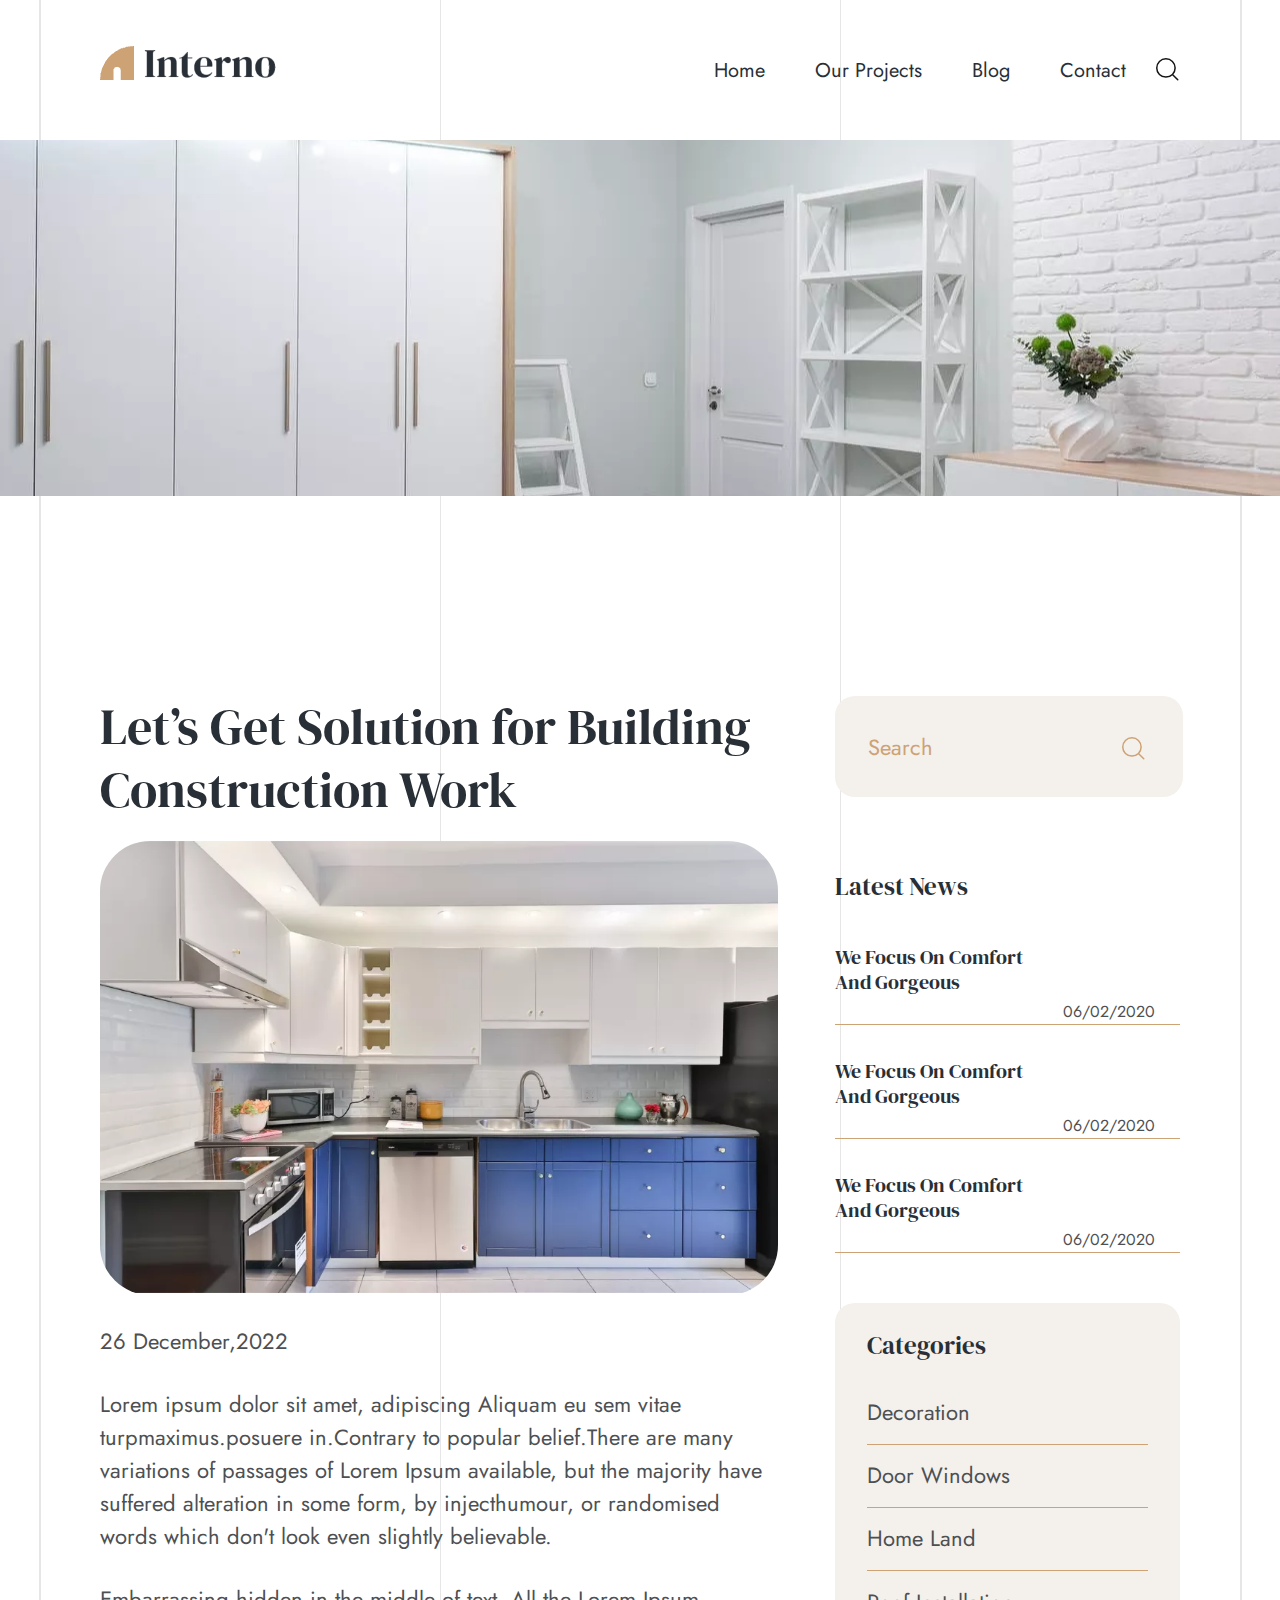
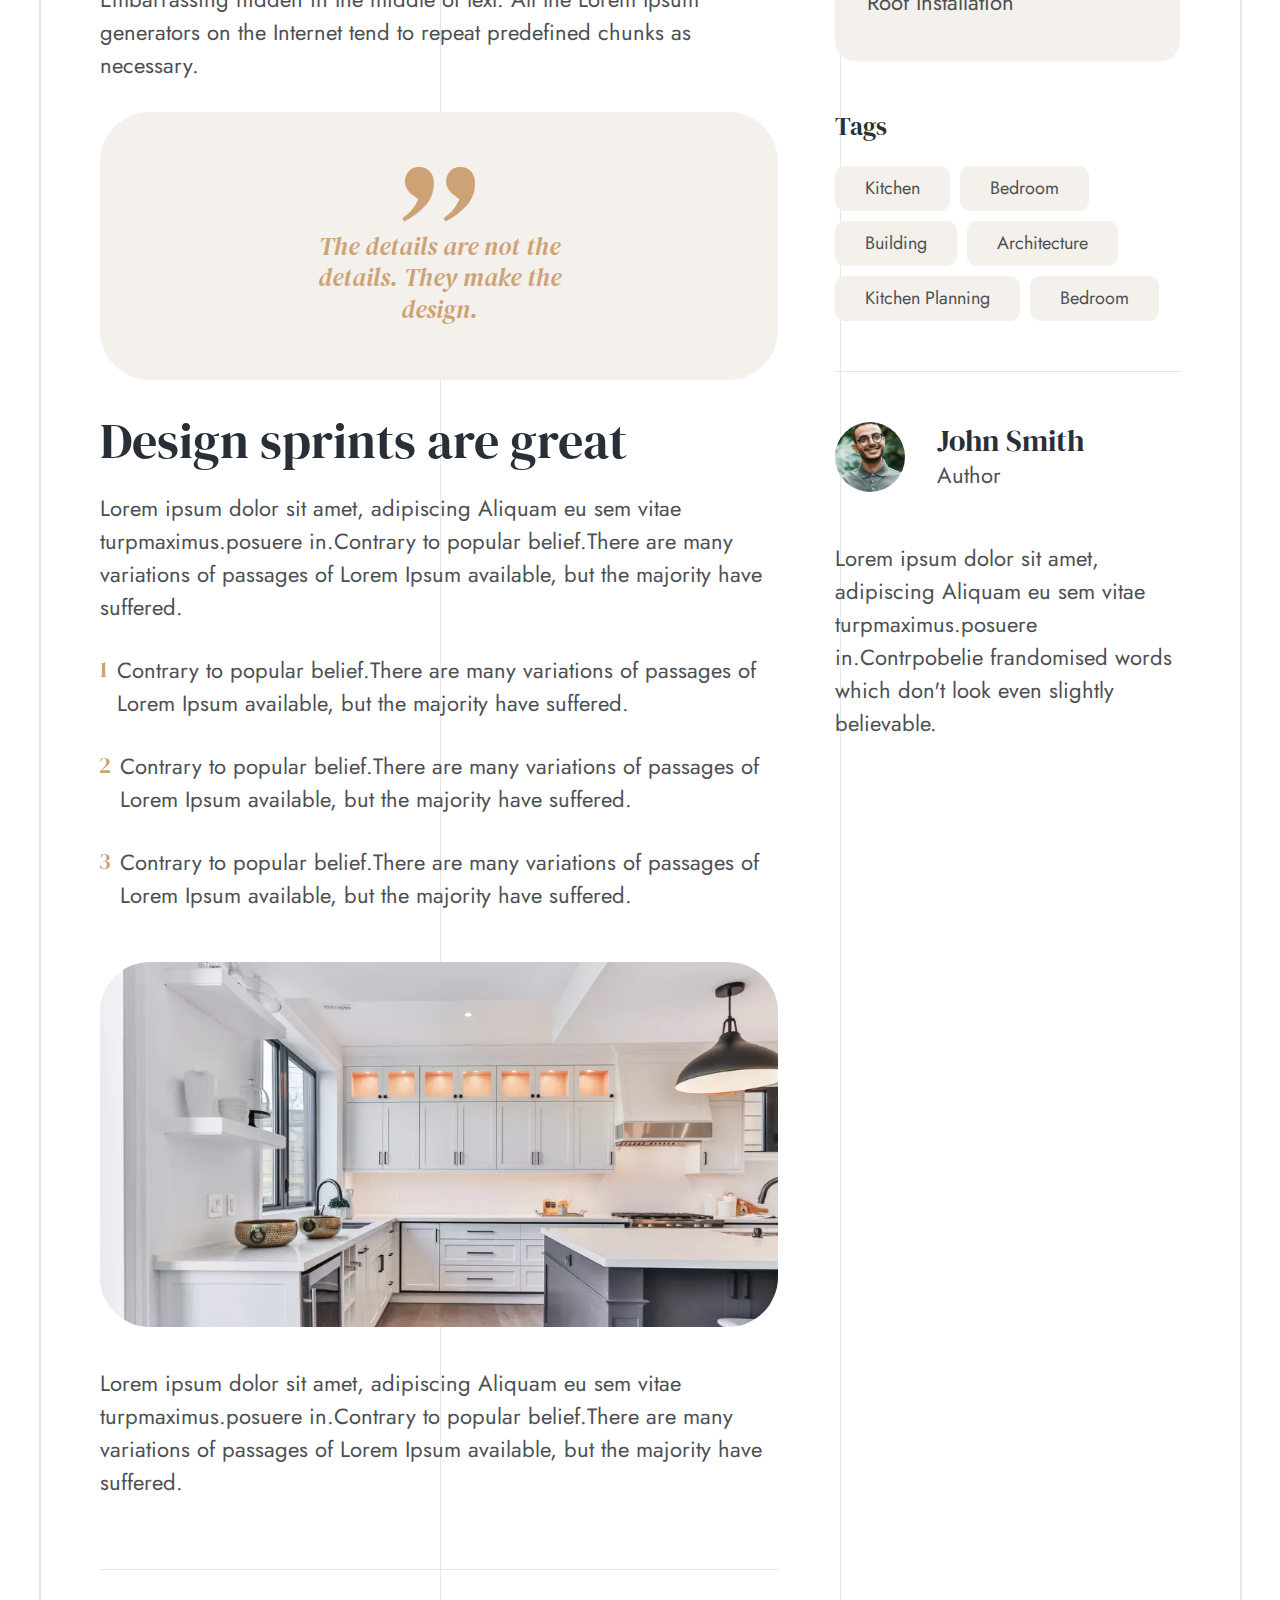
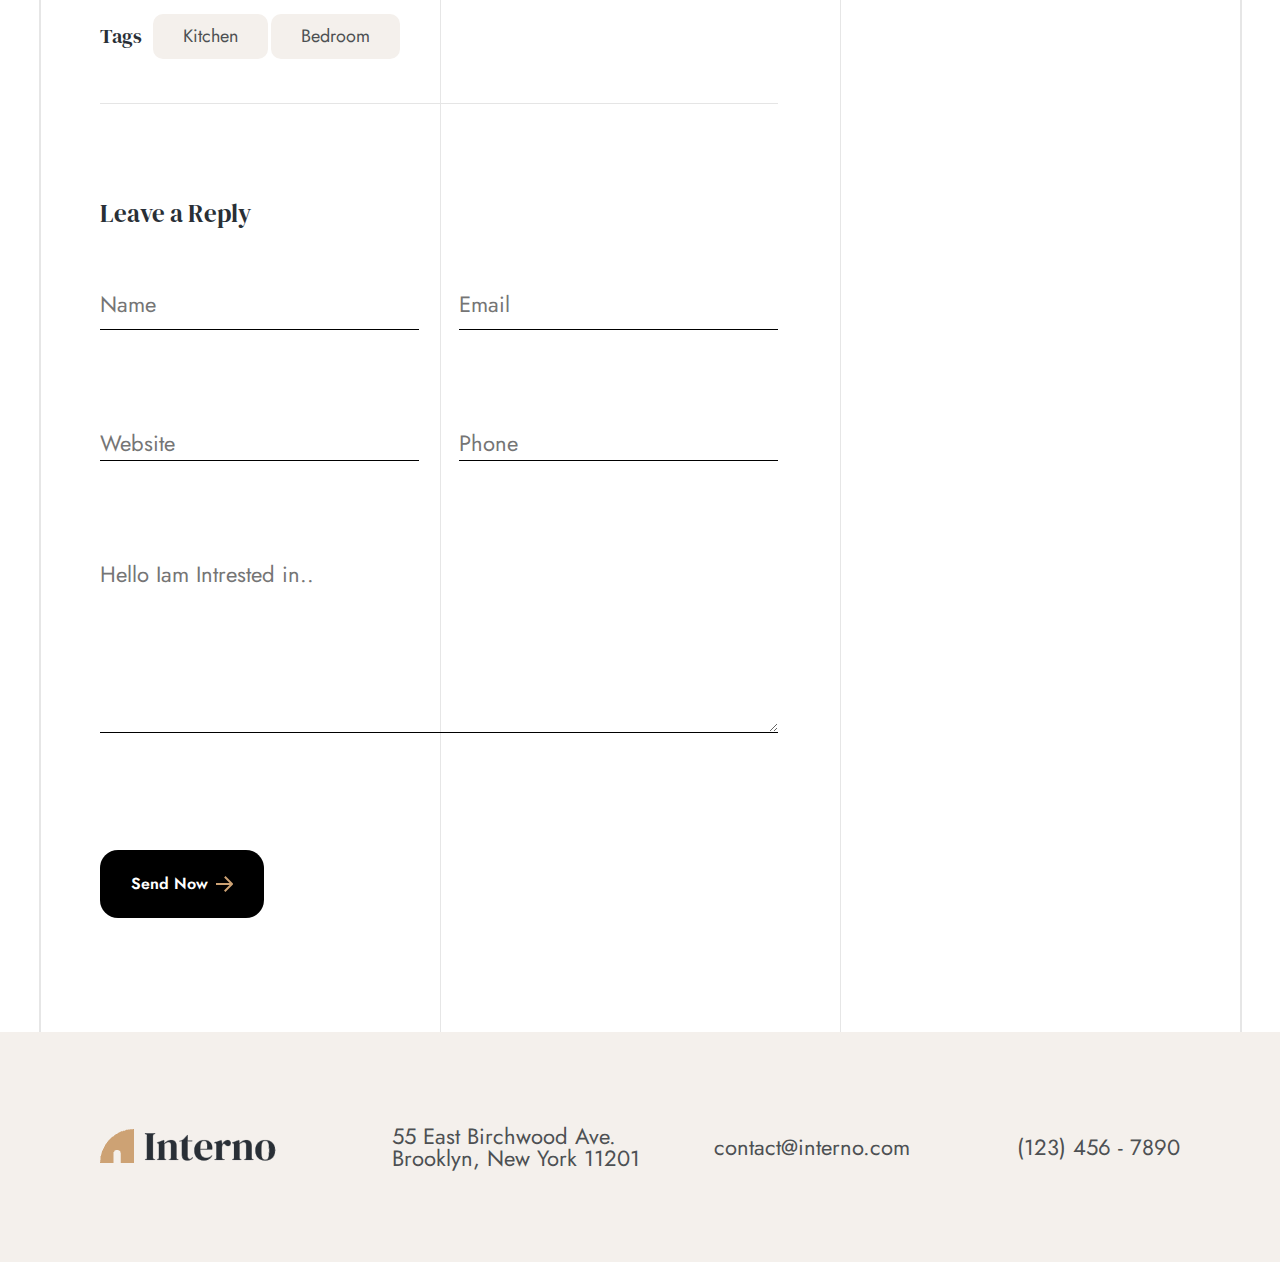
==== blog-details.html @ 5d4ab27d "готовый проект" ====
<!DOCTYPE html><html lang="en"><head><meta charset="UTF-8"><meta name="viewport" content="width=device-width,initial-scale=1"><link rel="stylesheet" href="css/style.min.css"><link rel="preconnect" href="https://fonts.googleapis.com"><link rel="preconnect" href="https://fonts.gstatic.com" crossorigin><link href="https://fonts.googleapis.com/css2?family=DM+Serif+Display:ital@0;1&family=Jost:ital,wght@0,100..900;1,100..900&display=swap" rel="stylesheet"><title>interno</title><script src="js/bottom.min.js" defer="defer"></script><script src="js/forms.min.js" async></script></head><body><!DOCTYPE html><header><div class="container"><nav class="header"><div class="header__logo logo"><a href="blog-details.html" class="logo__link"><img src="img/logo.png" alt="logo" class="logo__img"></a></div><nav class="header__menu"><ul class="header__list list"><li class="list__item homet"><a href="index.html" class="list__link links">Home</a></li><li class="list__item"><a href="project.html" class="list__link links">Our Projects</a></li><li class="list__item"><a href="blog.html" class="list__link links">Blog</a></li><li class="list__item"><a href="contact-Us.html" class="list__link links">Contact</a></li><div class="list__item btn"><button class="btn__buttom"><svg class="btn__search" xmlns="http://www.w3.org/2000/svg" viewBox="0 0 24 24"><path d="M9.93 19.12C4.86 19.12 0.75 15.01 0.75 9.93C0.75 4.86 4.86 0.75 9.93 0.75C15.01 0.75 19.12 4.86 19.12 9.93C19.12 15.01 15.01 19.12 9.93 19.12ZM16.43 16.43L21.74 21.75" stroke="#141414" stroke-width="1.5" stroke-linejoin="round" stroke-linecap="round"/></svg></button></div></ul></nav></nav></div></header><!DOCTYPE html><section class="headdress-page blog-details"></section><!DOCTYPE html><section class="subcontent"><main class="subcontent__wrapper"><div class="subcontent__article"><div class="solution"><h2 class="title-h2">Let’s Get Solution for Building Construction Work</h2></div><div class="img-1"><picture><source srcset="../img/sub-content.webp" type="image/webp"><img src="../img/sub-content.png" alt="img"></picture></div><p class="paragraph subcontent__style-ph">26 December,2022</p><p class="paragraph subcontent__style-ph">Lorem ipsum dolor sit amet, adipiscing Aliquam eu sem vitae turpmaximus.posuere in.Contrary to popular belief.There are many variations of passages of Lorem Ipsum available, but the majority have suffered alteration in some form, by injecthumour, or randomised words which don't look even slightly believable.</p><p class="paragraph subcontent__style-ph">Embarrassing hidden in the middle of text. All the Lorem Ipsum generators on the Internet tend to repeat predefined chunks as necessary.</p><div class="quote"><div class="quote__quotes"><img src="../icons/quotes.svg" alt="svg"></div><div class="quote__feedback"><p class="feedback quote__style-fb">The details are not the details. They make the design.</p></div></div><div class="design"><h2 class="title-h2 design__title">Design sprints are great</h2><p class="paragraph design__style-ph">Lorem ipsum dolor sit amet, adipiscing Aliquam eu sem vitae turpmaximus.posuere in.Contrary to popular belief.There are many variations of passages of Lorem Ipsum available, but the majority have suffered.</p><div class="design__list"><div class="list-ph"><img class="img-style-list" src="../icons/1.svg" alt="svg"><p class="paragraph">Contrary to popular belief.There are many variations of passages of Lorem Ipsum available, but the majority have suffered.</p></div><div class="list-ph"><img class="img-style-list" src="../icons/2.svg" alt="svg"><p class="paragraph">Contrary to popular belief.There are many variations of passages of Lorem Ipsum available, but the majority have suffered.</p></div><div class="list-ph"><img class="img-style-list" src="../icons/3.svg" alt="svg"><p class="paragraph">Contrary to popular belief.There are many variations of passages of Lorem Ipsum available, but the majority have suffered.</p></div></div><div class="img-2"><picture><source srcset="../img/sub-content-2.webp" type="image/webp"><img src="../img/sub-content-2.png" alt="img"></picture></div><p class="paragraph design__end-ph">Lorem ipsum dolor sit amet, adipiscing Aliquam eu sem vitae turpmaximus.posuere in.Contrary to popular belief.There are many variations of passages of Lorem Ipsum available, but the majority have suffered.</p><div class="networks"><div class="networks__btn"><h4 id="tags" class="title-h4">Tags</h4><a href="#" class="tags-sidebar-btn input-text">Kitchen</a> <a href="#" class="tags-sidebar-btn input-text">Bedroom</a></div><div class="networks__social"><svg id="fb" class="social"><use xlink:href="icons/social.svg#icon-fb"></use></svg> <svg id="tvit" class="social"><use xlink:href="icons/social.svg#icon-tvit"></use></svg> <svg id="in" class="social"><use xlink:href="icons/social.svg#icon-in"></use></svg> <svg id="inst" class="social"><use xlink:href="icons/social.svg#icon-inst"></use></svg></div></div><h3 class="title-h3 form-title">Leave a Reply</h3><form id="form-blog" class="contact__form form" action=""><input id="name" class="form__name inp-sty paragraph" type="text" placeholder="Name"> <input id="url" class="form__website inp-sty paragraph" type="url" placeholder="Website"> <input id="email" class="form__email inp-sty paragraph" type="email" placeholder="Email"> <input id="tel" class="form__tel inp-sty paragraph" type="tel" placeholder="Phone"> <textarea id="textarea" class="paragraph" name="comment" placeholder="Hello Iam Intrested in.."></textarea> <button id="btn-blog" class="button"><p class="button__text">Send Now</p><img src="icons/arrow-btn.svg" alt="img"></button></form></div></div><div class="subcontent__sidebar"><div id="overlay" class="overlay"><div class="cotainer-input"><input class="paragraph" id="sidebar-search" type="text" placeholder="Search"> <button id="btn-search-sidebar" class="btn__buttom"><svg class="btn__search" xmlns="http://www.w3.org/2000/svg" viewBox="0 0 24 24"><path d="M9.93 19.12C4.86 19.12 0.75 15.01 0.75 9.93C0.75 4.86 4.86 0.75 9.93 0.75C15.01 0.75 19.12 4.86 19.12 9.93C19.12 15.01 15.01 19.12 9.93 19.12ZM16.43 16.43L21.74 21.75" stroke="#cda274" stroke-width="1.5" stroke-linejoin="round" stroke-linecap="round"/></svg></button></div></div><div class="latest-news"><h3 id="title-news" class="title-h3">Latest News</h3><div class="latest-news__cont"><h3 class="title-h4 latest-news__title">We Focus On Comfort And Gorgeous</h3><p class="message latest-news__date">06/02/2020</p></div><div class="latest-news__cont"><h3 class="title-h4 latest-news__title">We Focus On Comfort And Gorgeous</h3><p class="message latest-news__date">06/02/2020</p></div><div class="latest-news__cont"><h3 class="title-h4 latest-news__title">We Focus On Comfort And Gorgeous</h3><p class="message latest-news__date">06/02/2020</p></div></div><div class="сategories"><h3 class="title-h3 сategories__title">Categories</h3><div class="сategories__wraper"><a href="#" class="сategories__paragraph paragraph">Decoration </a><a href="#" class="сategories__paragraph paragraph">Door Windows </a><a href="#" class="сategories__paragraph paragraph">Home Land </a><a href="#" class="сategories__paragraph paragraph">Roof Installation</a></div></div><div class="tags-sidebar"><h3 class="title-h3 tags-sidebar__title">Tags</h3><div class="tags-sidebar__wraper"><a href="page404.html" class="tags-sidebar-btn input-text">Kitchen</a> <a href="page404.html" class="tags-sidebar-btn input-text">Bedroom</a> <a href="page404.html" class="tags-sidebar-btn input-text">Building</a> <a href="page404.html" class="tags-sidebar-btn input-text">Architecture</a> <a href="page404.html" class="tags-sidebar-btn input-text">Kitchen Planning</a> <a href="page404.html" class="tags-sidebar-btn input-text">Bedroom</a></div></div><div class="author"><div class="author__wrapper-img"></div><div class="autor__wrapper-text"><h3 class="title-h3 author__title">John Smith</h3><p class="paragraph">Author</p></div></div><div class="article-autor"><p class="paragraph">Lorem ipsum dolor sit amet, adipiscing Aliquam eu sem vitae turpmaximus.posuere in.Contrpobelie frandomised words which don't look even slightly believable.</p></div></div></main></section><!DOCTYPE html><footer><div class="details"><div class="details__logo logo"><a href="#" class="logo__link"><img src="img/logo.png" alt="logo" class="logo__img"></a></div><div class="details__contacts footer-contact"><p class="footer-contact__data">55 East Birchwood Ave.<br>Brooklyn, New York 11201</p><a href="mailto:example@example.com" class="footer-contact__data modification">contact@interno.com</a> <a href="tel:+1234567890" class="footer-contact__data modification">(123) 456 - 7890</a></div></div></footer><!DOCTYPE html><section class="modal hidden"><div class="search-wrapper container"><div class="inner-container"><div class="overlay"><input id="color" class="overlay__input" type="text" placeholder="Search"></div><button class="arrow"><svg class="arrow__svg" width="52" height="52" viewBox="0 0 52 52" fill="none" xmlns="http://www.w3.org/2000/svg"><circle id="circle" class="arrow__circle" cx="26" cy="26" r="25.5" stroke="#000000" stroke-width="1"/><path class="arrow__path" d="M23.05 32L29 25.31L23.05 18.62" stroke="#000000" stroke-width="3" stroke-linejoin="round" stroke-linecap="round"/></svg></button> <button class="close"><svg id="cross" width=" 22" height="22" viewBox="0 0 22 22" fill="none" xmlns="http://www.w3.org/2000/svg"><path id="cross-svg" d="M22.04 1.4L20.64 0L11.02 9.59L1.4 0L0 1.4L9.61 10.99L0 20.59L1.4 22L11.02 12.4L20.64 21.99L22.04 20.59L12.43 10.99L22.04 1.4Z" stroke="#000000"/></svg></button></div></div></section><script src="js/header.min.js"></script><script src="js/modal.min.js"></script><script src="js/lazyLoad.min.js"></script><script src="js/social.min.js"></script><script src="js/footer.min.js"></script></body></html>
---- css/style.min.css ----
@charset "UTF-8";html{line-height:1.5;-webkit-text-size-adjust:100%}body{margin:0}main{display:block}h1,h2,h3,h4,h5,h6{margin:0;font-weight:inherit;font-size:inherit}hr{box-sizing:content-box;height:1px;overflow:visible;background-color:inherit;border:none}a{background-color:transparent;color:inherit;text-decoration:none;transition:color .3s,-webkit-text-decoration .3s;transition:color .3s,text-decoration .3s;transition:color .3s,text-decoration .3s,-webkit-text-decoration .3s}a:hover{text-decoration:underline}abbr[title]{border-bottom:none;-webkit-text-decoration:underline dotted;text-decoration:underline dotted}b,strong{font-weight:inherit}code,kbd,samp{font-size:inherit;background-color:rgba(0,0,0,.05);padding:2px;border-radius:4px}small{font-size:smaller}sub,sup{font-size:smaller;line-height:0;position:relative;vertical-align:baseline}sub{bottom:-.25em}sup{top:-.5em}img{border-style:none;max-width:100%;height:auto}button,input,optgroup,select,textarea{margin:0;padding:.5em 1em;border-radius:4px;border:1px solid inherit}button{cursor:pointer;background-color:inherit;color:inherit;border:none}fieldset{padding:1em;border:1px solid inherit;border-radius:4px}legend{padding:0 10px}progress{vertical-align:baseline}textarea{overflow:auto}[type=checkbox],[type=radio]{box-sizing:border-box;padding:0}[type=number]::-webkit-inner-spin-button,[type=number]::-webkit-outer-spin-button{height:auto}[type=search]{-webkit-appearance:textfield;outline-offset:-2px}[type=search]::-webkit-search-decoration{-webkit-appearance:none}::-webkit-file-upload-button{-webkit-appearance:button;font:inherit}details{display:block}summary{display:list-item;cursor:pointer}template{display:none}[hidden]{display:none}html{font-size:62.5%;height:100%;font-family:Arial,sans-serif}body{line-height:1;display:flex;flex-direction:column;min-height:100vh}*,::after,::before{margin:0;padding:0;box-sizing:border-box}ol,ul{list-style:none;padding-left:1.5em}a{color:inherit;text-decoration:none;transition:color .3s,-webkit-text-decoration 0s;transition:color .3s,text-decoration 0s;transition:color .3s,text-decoration 0s,-webkit-text-decoration 0s}a:hover{text-decoration:none}h1,h2,h3,h4,h5,h6{margin:0;font-weight:400}img{max-width:100%;height:auto}button,input,select,textarea{font-family:inherit;font-size:inherit;line-height:inherit;margin:0;padding:0;border:1px solid #ccc;border-radius:4px;box-shadow:none}button{cursor:pointer}blockquote,q{quotes:none}blockquote:after,blockquote:before,q:after,q:before{content:""}table{width:100%;border-collapse:collapse;border-spacing:0;border:1px solid #ccc}table td,table th{padding:8px;text-align:left}@font-face{font-family:"DM Serif Display";src:local("DM Serif Display");src:url(/fonts/DMSerifDisplay-Regular.ttf) format("truetype"),url(/fonts/DMSerifDisplay-Regular.woff) format("woff"),url(/fonts/DMSerifDisplay-Regular.woff2) format("woff2")}@font-face{font-family:"DM Serif Display italic";src:local("DM Serif Display");src:url(/fonts/DMSerifDisplay-Italic.ttf) format("truetype"),url(/fonts/DMSerifDisplay-Italic.woff) format("woff"),url(/fonts/DMSerifDisplay-Italic.woff2) format("woff2")}@font-face{font-family:Jost;src:local("Jost");src:url(/fonts/Jost-Italic-VariableFont_wght.ttf) format("truetype"),url(/fonts/Jost-Italic-VariableFont_wght.woff) format("woff"),url(/fonts/Jost-Italic-VariableFont_wght.woff2) format("woff2")}@font-face{font-family:Jost;src:local("Jost");src:url(/fonts/Jost-VariableFont_wght.ttf) format("truetype"),url(/fonts/Jost-VariableFont_wght.woff) format("woff"),url(/fonts/Jost-VariableFont_wght.woff2) format("woff2")}body{background-image:url(../icons/line.svg);background-repeat-x:no-repeat;background-position:center;overflow-y:scroll}.container{width:100%;display:grid;grid-template-columns:minmax(10rem,1fr) repeat(3,minmax(10rem,40rem)) minmax(10rem,1fr)}.btn-mod,.button{display:inline-block;height:-moz-max-content;height:max-content;width:-moz-max-content;width:max-content;padding:2.6rem 3.1rem;background-color:#000;border-radius:1.8rem;border:none;cursor:pointer;transition:background-color .3s ease;display:flex;align-items:center;gap:.8rem}.btn-mod__text,.button__text{color:#fff;font-family:Jost;font-size:1.6rem;font-weight:600;text-align:center}.arrow-slider{background:0 0;border:none;cursor:pointer;width:52px;height:52px}.tags-sidebar-btn{background-color:#f4f0ec;width:-moz-max-content;width:max-content;border-radius:1rem;padding:.9rem 3rem .9rem 3rem;cursor:pointer}.tags-sidebar-btn:hover{transition:.5s;color:#ccc;background-color:#292f36}.lazy{opacity:0;transform:translateY(10rem);transition:opacity 1s,transform 1s}.lazy.visible{opacity:1;transform:translateY(0)}.title-h1{color:#292f36;font-family:"DM Serif Display";font-weight:400;line-height:125%;font-size:8.5rem;letter-spacing:-.3rem;font-style:normal}.title-h2{color:#292f36;font-family:"DM Serif Display";font-weight:400;line-height:125%;font-size:5rem;font-style:normal}.title-h3{color:#292f36;font-family:"DM Serif Display";font-weight:400;line-height:125%;font-size:2.5rem;font-style:normal}.title-h4{color:#292f36;font-family:"DM Serif Display";font-weight:400;line-height:125%;font-size:2rem;font-style:normal}.paragraph{color:#4d5053;font-family:Jost;font-weight:400;line-height:150%;font-size:2.2rem}.paragraph_name{font-size:2.5rem}.feedback{color:#292f36;font-family:"DM Serif Display";font-weight:400;line-height:125%;font-size:3.5rem}.message{color:#4d5053;font-family:Jost;font-weight:400;line-height:150%;font-size:1.6rem}.message-2{color:#4d5053;font-family:Jost;font-weight:400;line-height:150%;font-size:2rem}.error404{color:#292f36;font-family:"DM Serif Display";font-weight:400;line-height:125%;font-size:25rem;color:#cda274}.input-text{color:#4d5053;font-family:Jost;font-weight:400;line-height:150%;font-size:1.8rem}.input-text_mod{color:#fff}.input-text_mod2{color:#292f36}.header{grid-column:2/5;display:grid;width:100%;height:14rem;grid-template-columns:repeat(2,1fr);align-items:center}.header__logo{transform:translateY(-.6rem)}.header__menu{width:100%;display:grid;justify-items:end;grid-template-columns:repeat(1,1fr)}.logo{display:grid;width:1fr;align-items:center;justify-items:start}.list{display:grid;grid-template-columns:repeat(5,max-content)}.list:last-child{justify-items:end}.list__item{list-style-type:none;margin-right:5rem}.list__item:nth-child(4){margin-right:3rem}.list__item:last-child{margin-right:0}.list__link{display:inline-block;transition:all .2s ease;color:#292f36;font-family:Jost;font-size:2rem;font-weight:400;line-height:125%}.btn__buttom{background:0 0;border:none;display:flex;transition:all .2s ease}.btn__search{cursor:pointer;width:2.4rem;height:2.4rem;fill:none}.homet{text-align:center}.hero{width:100%;display:grid;grid-template-columns:minmax(10rem,1fr) repeat(3,minmax(10rem,40rem)) minmax(10rem,1fr);display:grid;width:100%;height:80vh;background-image:-webkit-image-set(url('../img/banner-1.webp') type('image/webp'), url('../img/banner-1.png') type('image/png'));background-image:image-set(url('../img/banner-1.webp') type('image/webp'), url('../img/banner-1.png') type('image/png'));background-size:cover;background-position:50% 55%;border-radius:0 0 0 15rem}.hero__container{grid-column:2/5;display:grid;width:100%;align-items:center}.hero__text{grid-column:1/4;display:grid;grid-template-columns:repeat(1,1fr);grid-template-rows:repeat(2,max-content);grid-gap:2rem}.hero__title{justify-items:start;grid-row:1/2}.hero__paragraph{justify-items:start;grid-row:2/3}#about-mod{padding-top:19.8rem;padding-bottom:19.8rem}.about{grid-column:2/5;display:grid;width:100%;grid-template-columns:38% 53%;align-items:center;justify-content:space-between}.about__text{max-width:47.2rem;grid-column:1/2;display:grid;grid-template-rows:repeat(4,max-content);grid-gap:3.8rem}.about__img{grid-column:2/3;height:70rem;width:100%;background-image:-webkit-image-set(url('../img/image-1.webp') type('image/webp'), url('../img/image-1.png') type('image/png'));background-image:image-set(url('../img/image-1.webp') type('image/webp'), url('../img/image-1.png') type('image/png'));background-position:68% 63%;border-radius:0 30rem 0 15rem}.phone{display:flex;align-items:center}#phone{margin-right:1.5rem;cursor:pointer}#num{margin-bottom:1rem;color:#4d5053;font-family:Jost;font-size:2.4rem;font-weight:700}#txt{color:#4d5053;font-family:Jost;font-size:2.2rem;font-weight:400}.swiper-style{grid-column:2/5;width:100%;max-width:120rem;height:68rem;border-radius:7rem;background-color:#f4f0ec}.slyde-style{text-align:center;padding:8.8rem 22.3rem 18.3rem 22.3rem}.slid-title{margin-bottom:9rem}.slid-feedback{margin-bottom:3.4rem;font-style:italic}.swiper-button-next::after,.swiper-button-prev::after{content:""}#prev{position:relative;top:-40%;left:8%;background:0 0;color:inherit;border:none;position:relative;background:0 0;border:none;cursor:pointer;width:52px;height:52px}#next{position:relative;top:-44%;left:88%;background:0 0;color:inherit;border:none;position:relative;background:0 0;border:none;cursor:pointer;width:52px;height:52px}.client{width:100%;display:grid;grid-template-columns:minmax(10rem,1fr) repeat(3,minmax(10rem,40rem)) minmax(10rem,1fr);height:45.8rem}.client__wrapper{grid-column:2/5;display:grid;grid-template-columns:repeat(auto-fill,minmax(5,1fr));justify-items:center;align-self:center}.svg-client{width:15rem}.logo-1{grid-column:1/2}.logo-2{grid-column:2/3}.logo-3{grid-column:3/4}.logo-4{grid-column:4/5}.logo-5{grid-column:5/6}.statistics{width:100%;display:grid;grid-template-columns:minmax(10rem,1fr) repeat(3,minmax(10rem,40rem)) minmax(10rem,1fr);background-color:#f4f0ec;height:45.7rem}.statistics__wrapper{grid-column:2/5;display:grid;width:100%;grid-template-columns:repeat(4,25%);align-items:center}.stat-card{text-align:center;border-right:.1rem solid #cda274;height:-moz-max-content;height:max-content}.stat-card:last-child{border-right:none}.stat-card-1{grid-column:1/2}.stat-card-2{grid-column:2/3}.stat-card-3{grid-column:3/4}.stat-card-4{grid-column:4/5}.title-h1-mod{color:#cda274}.card{height:55rem;border:.1rem solid #ccc;border-radius:6.2rem;display:grid;grid-template-columns:5.7% repeat(20,4.4%) 5.7%;grid-template-rows:4.75% repeat(37,1.3rem) 4.75%}.card__img{grid-column:2/22;grid-row:2/24;border-radius:4.1rem 4.1rem 0 0;border:.1rem solid #ccc}.card__text{grid-column:2/19;grid-row:26/31}.card__bottom{grid-column:18/22;grid-row:34/38;justify-self:end}.card__message{grid-column:2/16;grid-row:34/38;align-self:center}.card__img-message{display:flex;justify-content:center;align-items:center;width:-moz-max-content;width:max-content;height:4.1rem;border-radius:.8rem .8rem .8rem 0;padding:0 1.1rem 0 1.1rem;background-color:#fff;position:relative;top:21.8rem;left:2rem}.page{width:100%;display:grid;grid-template-columns:minmax(10rem,1fr) repeat(3,minmax(10rem,40rem)) minmax(10rem,1fr);padding-top:17.8rem;padding-bottom:17.8rem}.page__wrapper{grid-column:2/5;display:grid;width:100%;grid-template-rows:repeat(2,max-content);grid-template-columns:repeat(3,1fr)}.page__title{grid-column:1/5;grid-row:1/2;text-align:center;padding:0 16.2% 0 16.2%}.page__title-style{margin-bottom:1.2rem}.page__paragraph{margin-bottom:5.2rem}.page__cards{width:100%;grid-column:1/5;grid-row:2/3;display:grid;grid-template-columns:repeat(3,32%);grid-gap:2.4rem}.buttom-grey circle{fill:#f4f0ec}#card-1{grid-column:1/2;background-color:#fff}#card-2{grid-column:2/3;background-color:#f4f0ec}#card-3{grid-column:3/4}#card-1-img{background-image:-webkit-image-set(url('../img/card-1.webp') type('image/webp'), url('../img/card-1.png') type('image/png'));background-image:image-set(url('../img/card-1.webp') type('image/webp'), url('../img/card-1.png') type('image/png'));background-position-x:-17rem;background-position-y:-5rem;background-position-x:-17rem;background-position-y:-5rem}#card-2-img{background-image:-webkit-image-set(url('../img/card-2.webp') type('image/webp'), url('../img/card-2.png') type('image/png'));background-image:image-set(url('../img/card-2.webp') type('image/webp'), url('../img/card-2.png') type('image/png'));background-position-x:-17rem;background-position-y:-5rem}#card-3-img{background-image:-webkit-image-set(url('../img/card-3.webp') type('image/webp'), url('../img/card-3.png') type('image/png'));background-image:image-set(url('../img/card-3.webp') type('image/webp'), url('../img/card-3.png') type('image/png'));background-position-x:-17rem;background-position-y:-5rem}.news{width:100%;display:grid;grid-template-columns:minmax(10rem,1fr) repeat(3,minmax(10rem,40rem)) minmax(10rem,1fr);padding-bottom:21.2rem}.subscribe{grid-column:2/5;background-color:#292f36;height:-moz-min-content;height:min-content;padding:8rem 0 8rem 0;border-radius:7rem;text-align:center}.subscribe__title{color:#fff;margin-bottom:1.1rem}.subscribe__paragraph{color:#fff;margin-bottom:3.2rem}.subscribe__box{margin:0 auto;width:33%;height:7.5rem;display:flex}.box-input{width:60%;height:100%;border-radius:1.2rem 0 0 1.2rem;padding:1rem;border:none}.box-input:focus{outline:0}.box-btn{background-color:#cda274;color:#fff;width:40%;height:100%;border-radius:0 1.2rem 1.2rem 0;border:none}.contact{width:100%;display:grid;grid-template-columns:minmax(10rem,1fr) repeat(3,minmax(10rem,40rem)) minmax(10rem,1fr);padding-bottom:15.6rem}.contact__container{grid-column:2/5;display:grid;width:100%;grid-template-columns:minmax(20rem,1fr) repeat(2,1fr) minmax(20rem,1fr)}.contact__title{grid-column:2/4;text-align:center;margin-bottom:2.2rem}.contact__form{grid-column:2/4}.form{display:grid;grid-template-columns:repeat(2,1fr);grid-gap:4rem}.form__name{grid-column:1/2;grid-row:1/2}.form__website{grid-column:1/2;grid-row:2/3}.form__email{grid-column:2/3;grid-row:1/2}.form__tel{grid-column:2/3;grid-row:2/3}.form__btn-container{margin:0 auto;grid-column:1/3}.form__name{height:5rem}.form__email{height:5rem}#textarea{margin-bottom:7.7rem;background-color:rgba(255,255,255,0);grid-column:1/3;border:none;border-radius:0;border-bottom:.2px solid #000;outline:0;height:17.5rem;width:100%}.inp-sty{background-color:rgba(255,255,255,0);border:none;margin-bottom:5.7rem;border-radius:0;border-bottom:.2px solid #000;outline:0;width:100%}footer{width:100%;display:grid;grid-template-columns:minmax(10rem,1fr) repeat(3,minmax(10rem,40rem)) minmax(10rem,1fr);height:23rem;align-items:center;background-color:#f4f0ec}.details{grid-column:2/5;display:grid;width:100%;grid-template-columns:repeat(4,1fr);grid-template-rows:repeat(1,min-content)}.details__contacts{grid-column:2/5;display:grid;width:100%;grid-template-columns:repeat(3,1fr)}.footer-contact{justify-items:end;align-items:center}.footer-contact__data{color:#4d5053;font-family:Jost;font-size:22px;font-weight:400;text-decoration:none}.modal{position:fixed;top:0;width:100%;height:100vh;z-index:9999;background-color:rgba(0,0,0,.502)}.hidden{display:none}.search-wrapper{height:14rem;background-color:#fff}.overlay{padding:0 4rem 0 0}.inner-container{grid-column:2/5;display:grid;width:100%;display:grid;grid-template-columns:1fr repeat(2,minmax(min-content,max-content));align-items:center}.overlay{padding:0 4rem 0 0}.overlay__input{grid-column:1/2;width:100%;padding:1rem;border:.2rem solid #000;border-radius:3rem;font-family:Jost;color:#4d5053;font-size:2rem;font-weight:400;line-height:150%;box-shadow:none;outline:0}.arrow{grid-column:2/3;background:0 0;border:none;cursor:pointer;padding:0 4rem 0 0}.close{grid-column:3/4;background:0 0;border:none;cursor:pointer;padding:0;justify-self:end}.headdress-page{width:100%;display:grid;grid-template-columns:minmax(10rem,1fr) repeat(3,minmax(10rem,40rem)) minmax(10rem,1fr);width:100%;height:35.6rem}.insert{display:flex;flex-direction:column;text-align:center;padding:4.1rem 7.8rem 4.1rem 7.8rem;min-width:50.3rem;height:17.8rem;grid-column:2/5;background-color:#fff;border-radius:3.7rem 3.7rem 0 0}.blog{background-image:-webkit-image-set(url('../img/page-1.webp') type('image/webp'), url('../img/page-1.png') type('image/png'));background-image:image-set(url('../img/page-1.webp') type('image/webp'), url('../img/page-1.png') type('image/png'));background-position:50% 47%;margin-bottom:20rem;justify-items:center;align-items:end}.blog-details{background-image:-webkit-image-set(url('../img/page-2.webp') type('image/webp'), url('../img/page-2.png') type('image/png'));background-image:image-set(url('../img/page-2.webp') type('image/webp'), url('../img/page-2.png') type('image/png'));background-position:50% 47%;margin-bottom:20rem;justify-items:center;align-items:end}.our-project{background-image:-webkit-image-set(url('../img/page-3.webp') type('image/webp'), url('../img/page-3.png') type('image/png'));background-image:image-set(url('../img/page-3.webp') type('image/webp'), url('../img/page-3.png') type('image/png'));background-position:50% 47%;margin-bottom:20rem;justify-items:center;align-items:end}.cont-Us{background-image:-webkit-image-set(url('../img/page-4.webp') type('image/webp'), url('../img/page-4.png') type('image/png'));background-image:image-set(url('../img/page-4.webp') type('image/webp'), url('../img/page-4.png') type('image/png'));background-position:50% 47%;margin-bottom:20rem;justify-items:center;align-items:end}.subcontent{width:100%;display:grid;grid-template-columns:minmax(10rem,1fr) repeat(3,minmax(10rem,40rem)) minmax(10rem,1fr);width:100%}.subcontent__wrapper{grid-column:2/5;display:grid;width:100%;grid-template-columns:minmax(1fr,80.4rem) minmax(1fr,34.5rem);grid-gap:5.7rem}.subcontent__article{grid-column:1/2;max-width:80.4rem}.subcontent__sidebar{grid-column:2/3;max-width:34.5rem}.subcontent__style-ph{margin-bottom:3rem}.solution{margin-bottom:2rem}.img-1{max-width:80rem;max-height:53.9rem;border-radius:5rem;overflow:hidden;margin-bottom:3rem}.img-2{max-width:80rem;max-height:36.5rem;border-radius:5rem;overflow:hidden;margin-bottom:4rem}.quote{text-align:center;max-width:80rem;min-height:24rem;margin-bottom:3rem;background-color:#f4f0ec;border-radius:5rem;padding:5.5rem 27% 5.5rem 27%}.quote__quotes{margin-bottom:.7rem}.quote__style-fb{font-size:2.5rem;font-style:italic;color:#cda274}.design{max-width:80rem}.design__list{max-width:80rem;display:flex;flex-direction:column}.design__title{margin-bottom:2rem}.design__style-ph{margin-bottom:3rem}.design__end-ph{margin-bottom:7rem}.list-ph{display:flex;margin-bottom:3rem}.list-ph:last-child{margin-bottom:5rem}.img-style-list{height:1.5rem;margin-right:1rem;margin-top:.8rem}.networks{display:grid;grid-template-columns:repeat(2,50%);min-height:13.5rem;margin-bottom:9.4rem;border-top:solid .1rem #e5e5e5;border-bottom:solid .1rem #e5e5e5}.networks__btn{grid-column:1/2;display:grid;grid-template-columns:15.5% 35% 1fr;align-items:center}.networks__social{grid-column:2/3;display:grid;grid-template-columns:repeat(5,20%);justify-items:end;align-items:center;padding-right:.1rem}#fb{grid-column:2/3}#tvit{grid-column:3/4}#in{grid-column:4/5}#inst{grid-column:5/6}#form-blog{margin-bottom:11.4rem}.social{height:1.8rem;width:2rem;fill:#292f36;cursor:pointer;transition:fill .3s ease,transform .3s ease}.social:hover{transform:scale(1.9)}.facebook-icon{fill:#3b5998}.twitter-icon{fill:#55acee}.linkedIn-icon{fill:#0077b5}.instagram-icon{fill:#8134af}#kitchan{max-height:5rem;grid-column:2/3}#bedroom{max-height:5rem;background:#f4f0ec;grid-column:3/4}#tags{grid-column:1/2}.form-title{margin-bottom:5rem}#btn-cont-form{grid-column:1/2}#sidebar-search{padding:3.4rem 3.3rem 3.4rem 3.3rem;height:10.1rem;width:114%;border:none;border-radius:2rem;background-color:#f4f0ec}#sidebar-search::-moz-placeholder{color:#cda274}#sidebar-search::placeholder{color:#cda274}#btn-search-sidebar{position:relative;top:-6rem;left:94%}#overlay{margin-bottom:5rem}#title-news{margin-bottom:4.3rem}.latest-news{width:100%;margin-bottom:5rem}.latest-news__cont{display:grid;grid-template-columns:33% 33% 33%;grid-template-rows:repeat(2,min-content);border-bottom:1px solid #cda274;margin-bottom:3.4rem}.latest-news__cont:last-child{margin-bottom:0}.latest-news__title{grid-column:1/3;margin-bottom:.5rem}.latest-news__date{grid-column:3/4;grid-row:3/4}.сategories{border-radius:2rem;background-color:#f4f0ec;width:100%;padding:2.7rem 3.2rem 2.7rem 3.2rem;margin-bottom:5rem}.сategories__title{margin-bottom:2rem}.сategories__paragraph{display:flex;align-items:center;height:6.3rem;border-bottom:.1rem solid #cda274}.сategories__paragraph:last-child{border-bottom:none}.сategories__paragraph:hover{color:#cda274}.tags-sidebar{width:100%;border-bottom:.1rem solid #e5e5e5;margin-bottom:5rem}.tags-sidebar__title{margin-bottom:2.4rem}.tags-sidebar__wraper{display:flex;flex-wrap:wrap;gap:1rem;margin-bottom:5rem}.author{width:100%;display:flex;margin-bottom:5rem}.author__wrapper-img{margin-right:3.2rem;width:7rem;height:7rem;border-radius:50%;background-image:url(../img/Photo-autor.png)}.author__title{font-size:3rem}.btn-container{grid-column:2/5;justify-items:center;padding:0 16rem 0 16rem;margin-bottom:6.1rem}.btn-wrapper-project{min-width:100%;display:grid;grid-template-columns:repeat(4,1fr);height:7.5rem;border:solid .1rem #cda274;border-radius:1.8rem}.btn-wrapper-project__link{text-align:center;width:100%;height:100%;box-sizing:border-box;padding:2.6rem clamp(1rem,10%,6.6rem) 2.6rem clamp(1rem,10%,6.6rem);border-radius:1.6rem;height:7.3rem;white-space:nowrap}.btn-wrapper-project__link:hover{background-color:#cda274;transition:1s}#btn-1{grid-column:1/2}#btn-2{grid-column:2/3}#btn-3{grid-column:3/4}#btn-4{grid-column:4/5}.card-wrapper-progect{max-width:120rem;grid-column:2/5;display:grid;gap:3rem;grid-template-columns:repeat(2,1fr);grid-template-rows:repeat(3,1fr);margin-bottom:21.4rem}.card-wrapper-progect__img{max-width:58.5rem;height:52.2rem}#progect-img-1{grid-column:1/2;grid-row:1/2;background-image:-webkit-image-set(url('../img/Photo-1.webp') type('image/webp'), url('../img/Photo-1.png') type('image/png'));background-image:image-set(url('../img/Photo-1.webp') type('image/webp'), url('../img/Photo-1.png') type('image/png'))}#progect-img-2{grid-column:2/3;grid-row:1/2;background-image:-webkit-image-set(url('../img/Photo-2.webp') type('image/webp'), url('../img/Photo-2.png') type('image/png'));background-image:image-set(url('../img/Photo-2.webp') type('image/webp'), url('../img/Photo-2.png') type('image/png'))}#progect-img-3{grid-column:1/2;grid-row:2/3;background-image:-webkit-image-set(url('../img/Photo-3.webp') type('image/webp'), url('../img/Photo-3.png') type('image/png'));background-image:image-set(url('../img/Photo-3.webp') type('image/webp'), url('../img/Photo-3.png') type('image/png'))}#progect-img-4{grid-column:2/3;grid-row:2/3;background-image:-webkit-image-set(url('../img/Photo-4.webp') type('image/webp'), url('../img/Photo-4.png') type('image/png'));background-image:image-set(url('../img/Photo-4.webp') type('image/webp'), url('../img/Photo-4.png') type('image/png'))}#progect-img-5{grid-column:1/2;grid-row:3/4;background-image:-webkit-image-set(url('../img/Photo-5.webp') type('image/webp'), url('../img/Photo-5.png') type('image/png'));background-image:image-set(url('../img/Photo-5.webp') type('image/webp'), url('../img/Photo-5.png') type('image/png'))}#progect-img-6{grid-column:2/3;grid-row:3/4;background-image:-webkit-image-set(url('../img/Photo-6.webp') type('image/webp'), url('../img/Photo-6.png') type('image/png'));background-image:image-set(url('../img/Photo-6.webp') type('image/webp'), url('../img/Photo-6.png') type('image/png'))}.contact-us-content{grid-column:2/5;display:grid;grid-template-columns:repeat(2,1fr);justify-items:center;margin-bottom:8.5rem}.contact-us-content__title{grid-column:1/3;text-align:center;max-width:68.3rem;margin-bottom:8rem}.contact-us-content__form{grid-column:1/3;width:100%;display:grid;grid-template-columns:1fr 66%}.contact-us-content__details{width:85%;height:43.7rem;background-color:#f4f0ec;border-radius:5rem}.contact-card{display:grid;grid-template-columns:3.2rem repeat(2,1fr) 3.2rem;grid-template-rows:7.6rem repeat(2,auto) 7.6rem}.contact-card__mail-phone{grid-row:2/3;grid-column:2/4}.contact-card__sosial{grid-row:3/4;grid-column:2/4}#form-contact-us{max-width:100%;grid-gap:2rem}.social-card{margin-right:3.5rem}.social-card:last-child{margin-right:0}.line-card{display:flex;align-items:center;margin-bottom:3rem}.line-card__icon{margin-right:1.5rem}.line-card__style:hover{color:#cda274}.cont-US{margin-bottom:5.8rem;background-color:rgba(255,255,255,0);grid-column:1/3;border:none;border-radius:0;border-bottom:.2px solid #000;outline:0;height:12rem;width:100%}.cont-US-btn{width:45%;grid-column:2/3;display:flex;justify-content:flex-end;position:relative;left:55%}.page404__wrapper{grid-column:2/6;display:flex;height:82vh}.page404__info{padding:15rem 0 15rem 0;width:30%;margin-right:15rem;height:-moz-max-content;height:max-content}.page404__message{line-height:80%;margin-bottom:2rem}.page404__ph{margin-bottom:4rem}.page404__banner{width:100%;height:100%;background-image:-webkit-image-set(url('../img/error404.webp') type('image/webp'), url('../img/error404.png') type('image/png'));background-image:image-set(url('../img/error404.webp') type('image/webp'), url('../img/error404.png') type('image/png'));border-radius:0 0 0 35.3rem}.post{grid-column:2/5}.post__wrapper{display:grid;grid-template-columns:repeat(2,1fr)}.post__title{grid-column:1/2;margin-bottom:2.7rem}.card-post{grid-column:1/3;width:100%;padding:2.2rem;display:grid;grid-gap:6.3rem;grid-template-columns:repeat(2,1fr);box-sizing:border-box;border:.1rem solid #e7e7e7;border-radius:6.2rem;margin-bottom:15rem}.card-post__img{grid-column:1/2;width:100%;height:100%;background-image:-webkit-image-set(url('../img/post-banner.webp') type('image/webp'), url('../img/post-banner.png') type('image/png'));background-image:image-set(url('../img/post-banner.webp') type('image/webp'), url('../img/post-banner.png') type('image/png'));border-radius:4.1rem;background-position:center}.card-post__article{padding-top:5.2rem;padding-bottom:5.2rem;padding-right:3.4rem;border-radius:0 4.1rem 4.1rem 0;display:grid;grid-template-columns:repeat(2,1fr);grid-template-rows:repeat(4,min-content)}.card-post__title{width:80%;grid-column:1/3;grid-row:1/2;margin-bottom:2.3rem}.card-post__ph1{grid-column:1/3;grid-row:2/3;margin-bottom:5rem}.card-post__ph2{grid-column:1/3;grid-row:3/4;margin-bottom:5rem}.card-post__btn{display:flex;justify-content:flex-end;align-items:center;grid-column:2/3;grid-row:4/5}.card-post__date{display:flex;align-items:center;justify-content:flex-start;grid-column:1/2;grid-row:4/5}.mySwiper{overflow:hidden}.container-swiper-v{width:100%;height:100%;display:grid;grid-template-columns:minmax(10rem,1fr) repeat(3,minmax(10rem,40rem)) minmax(10rem,1fr);margin-bottom:20rem}.mySwiper{position:relative;grid-column:2/5}.swiper-slide-style{width:100%;height:-moz-max-content;height:max-content}.custom-pagination{text-align:center;z-index:10}.grid{display:grid;grid-template-columns:repeat(3,1fr);grid-gap:1.5rem}.swiper-pagination-bullet{height:5.2rem;width:5.2rem}.swiper-wrapper-st-card{height:-moz-max-content;height:max-content;margin-bottom:5rem}.pagination-arrow{display:grid;grid-template-columns:minmax(5rem,46.6rem) repeat(2,minmax(min-content,5.2rem)) minmax(5rem,46.6rem);grid-gap:2rem}#cust-pag{grid-column:2/3;display:grid;grid-template-columns:repeat(3,minmax(min-content,5.2rem));grid-gap:2rem;justify-items:center}#swip-blog{position:static;border-radius:50%;width:5.2rem;height:5.2rem;grid-column:3/4;--swiper-navigation-size:0rem}.swiper-pagination-bullet-active{background:#f4f0ec!important;border:none!important;display:flex;justify-content:center;align-items:center;color:#4d5053;font-family:Jost;font-weight:400;line-height:150%;font-size:1.6rem}.swiper-pagination-bullet{background:#fff;margin:0!important;opacity:100!important;display:flex;justify-content:center;align-items:center;color:#4d5053;font-family:Jost;font-weight:400;line-height:150%;font-size:1.6rem;border:1px solid #cda274}.card-grey{background-color:#f4f0ec}
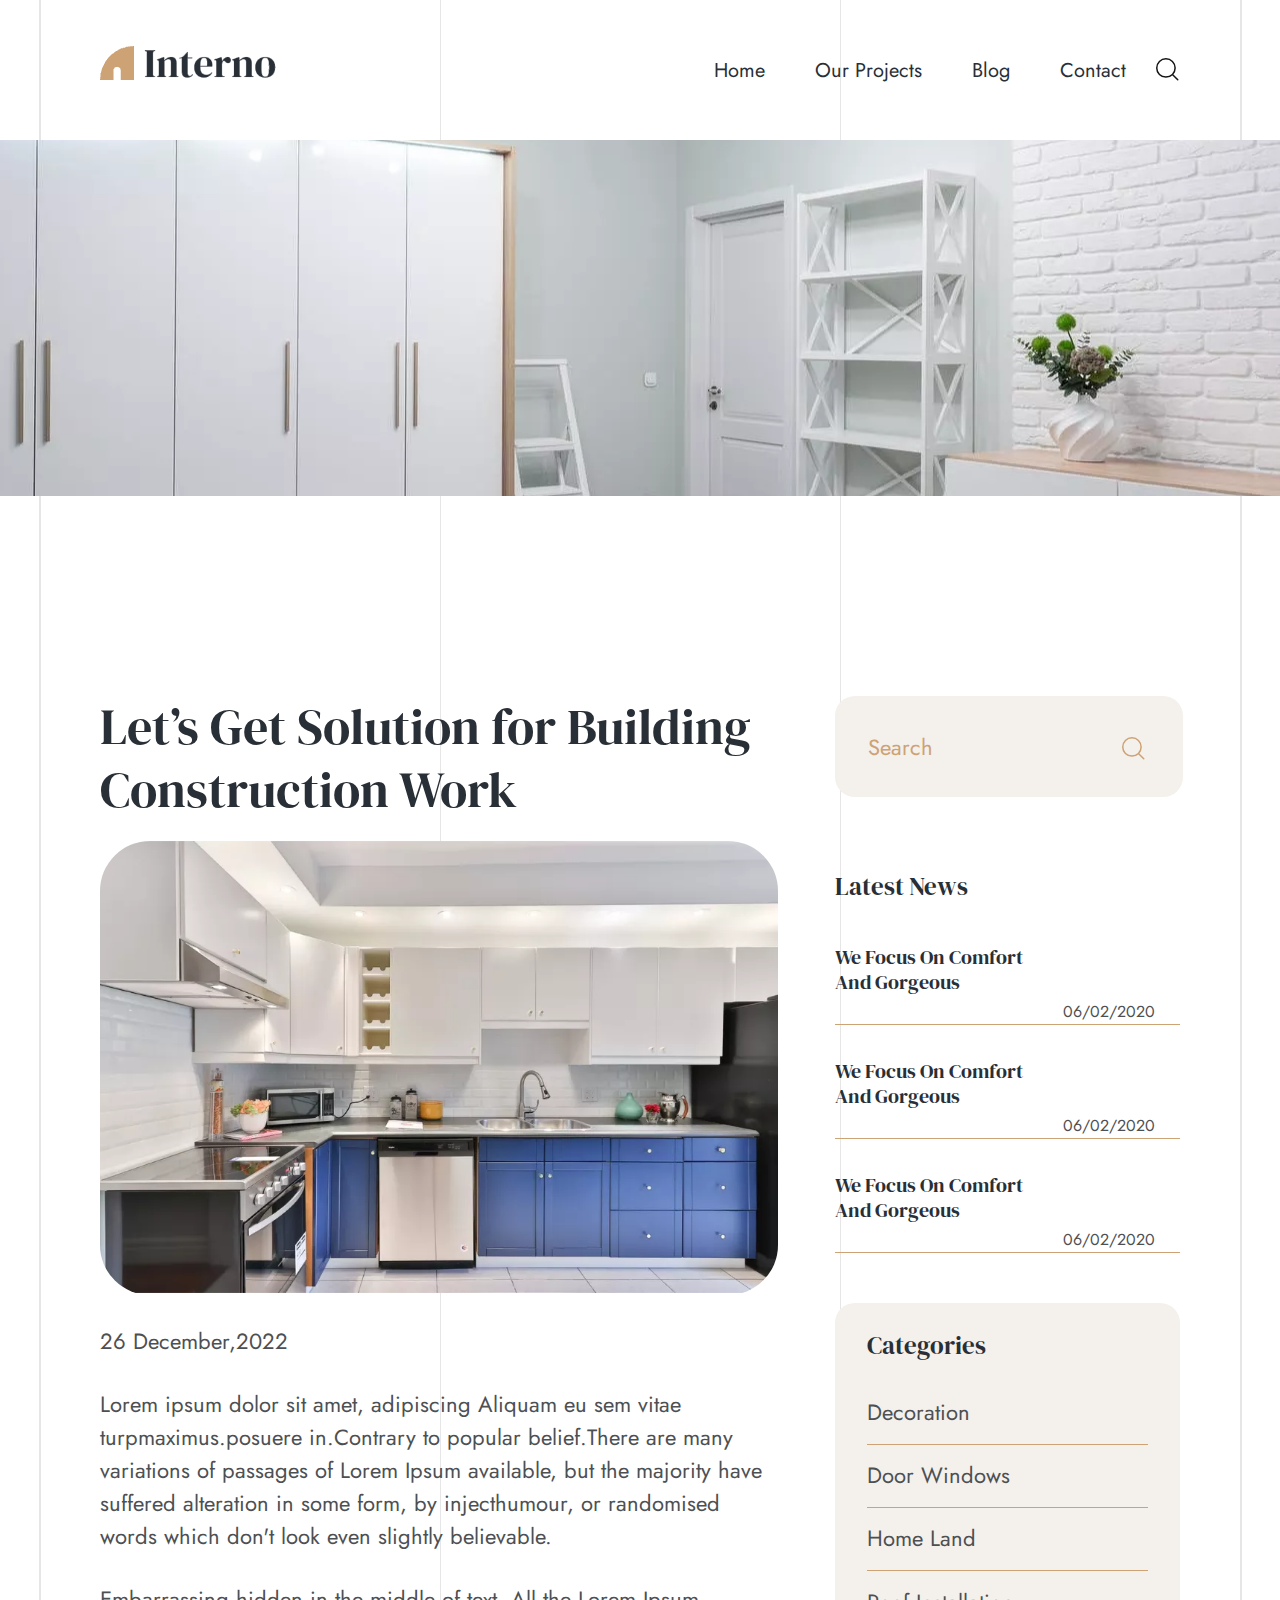
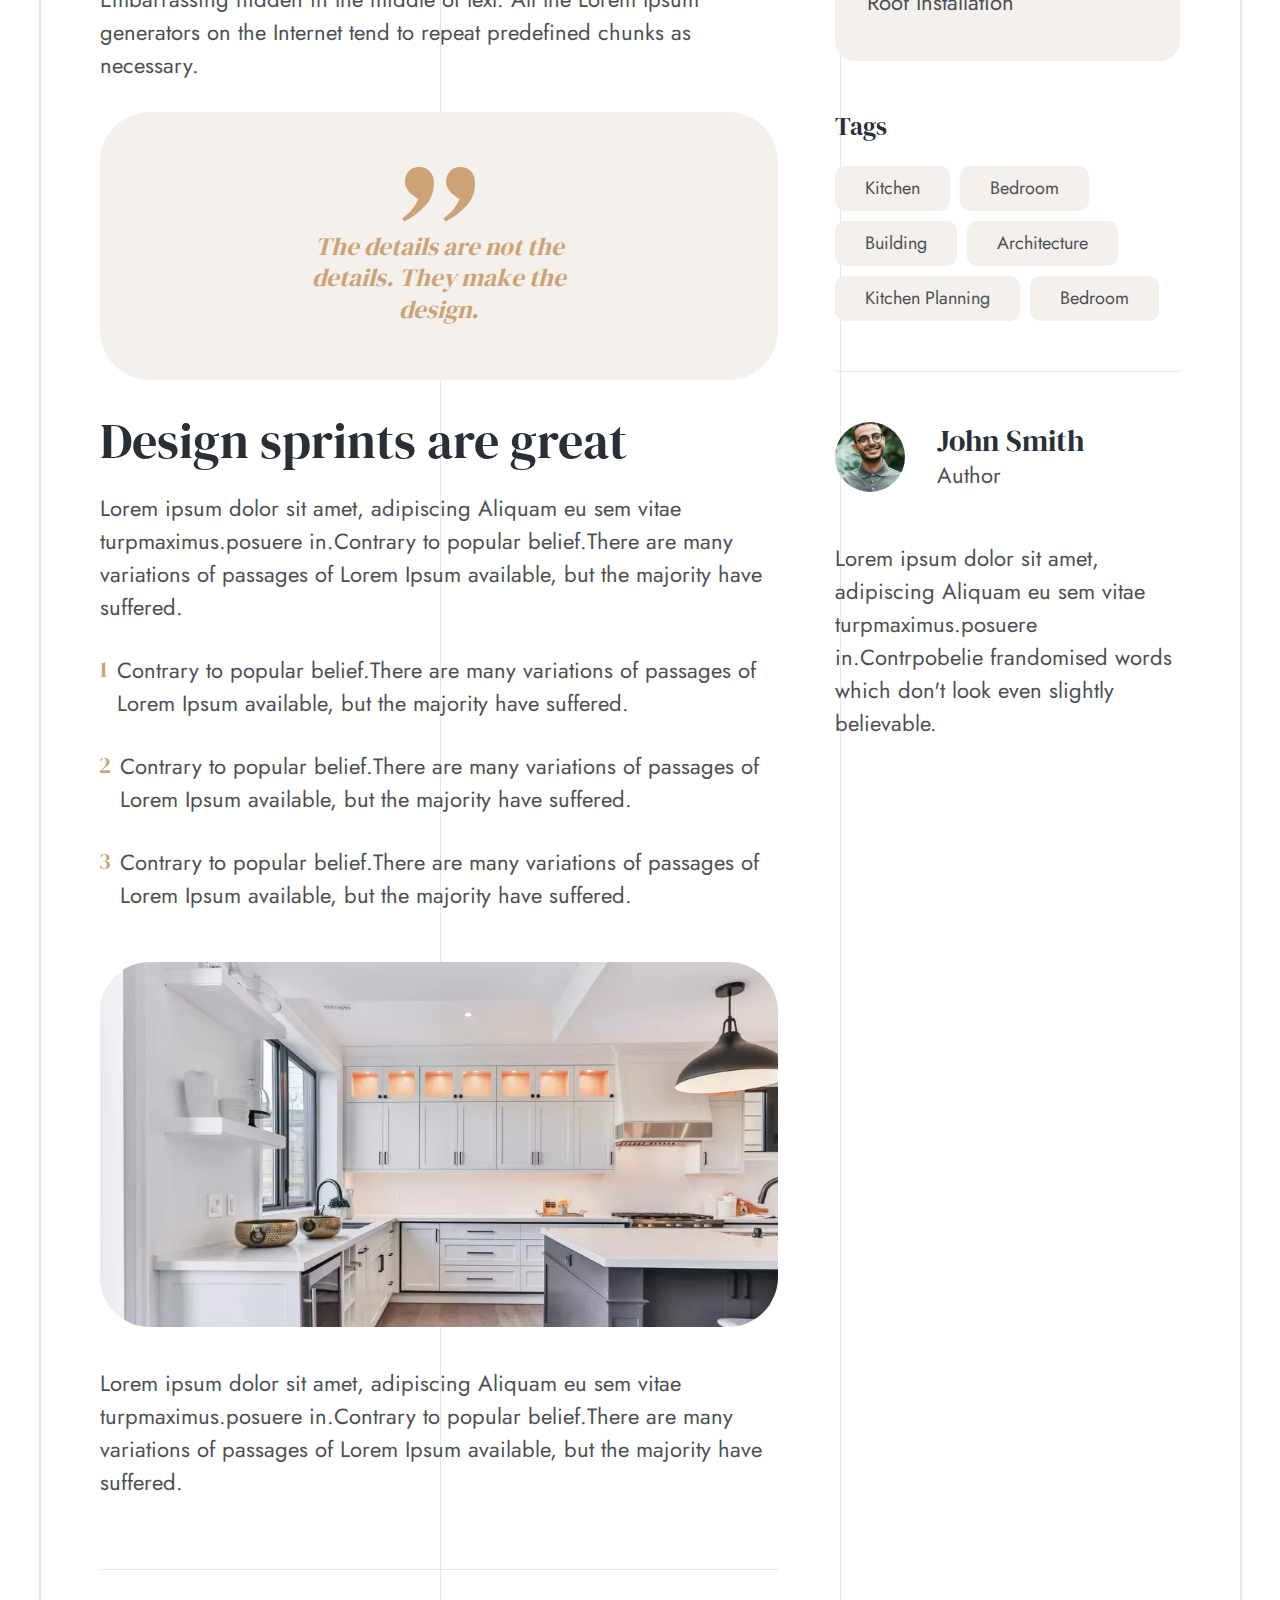
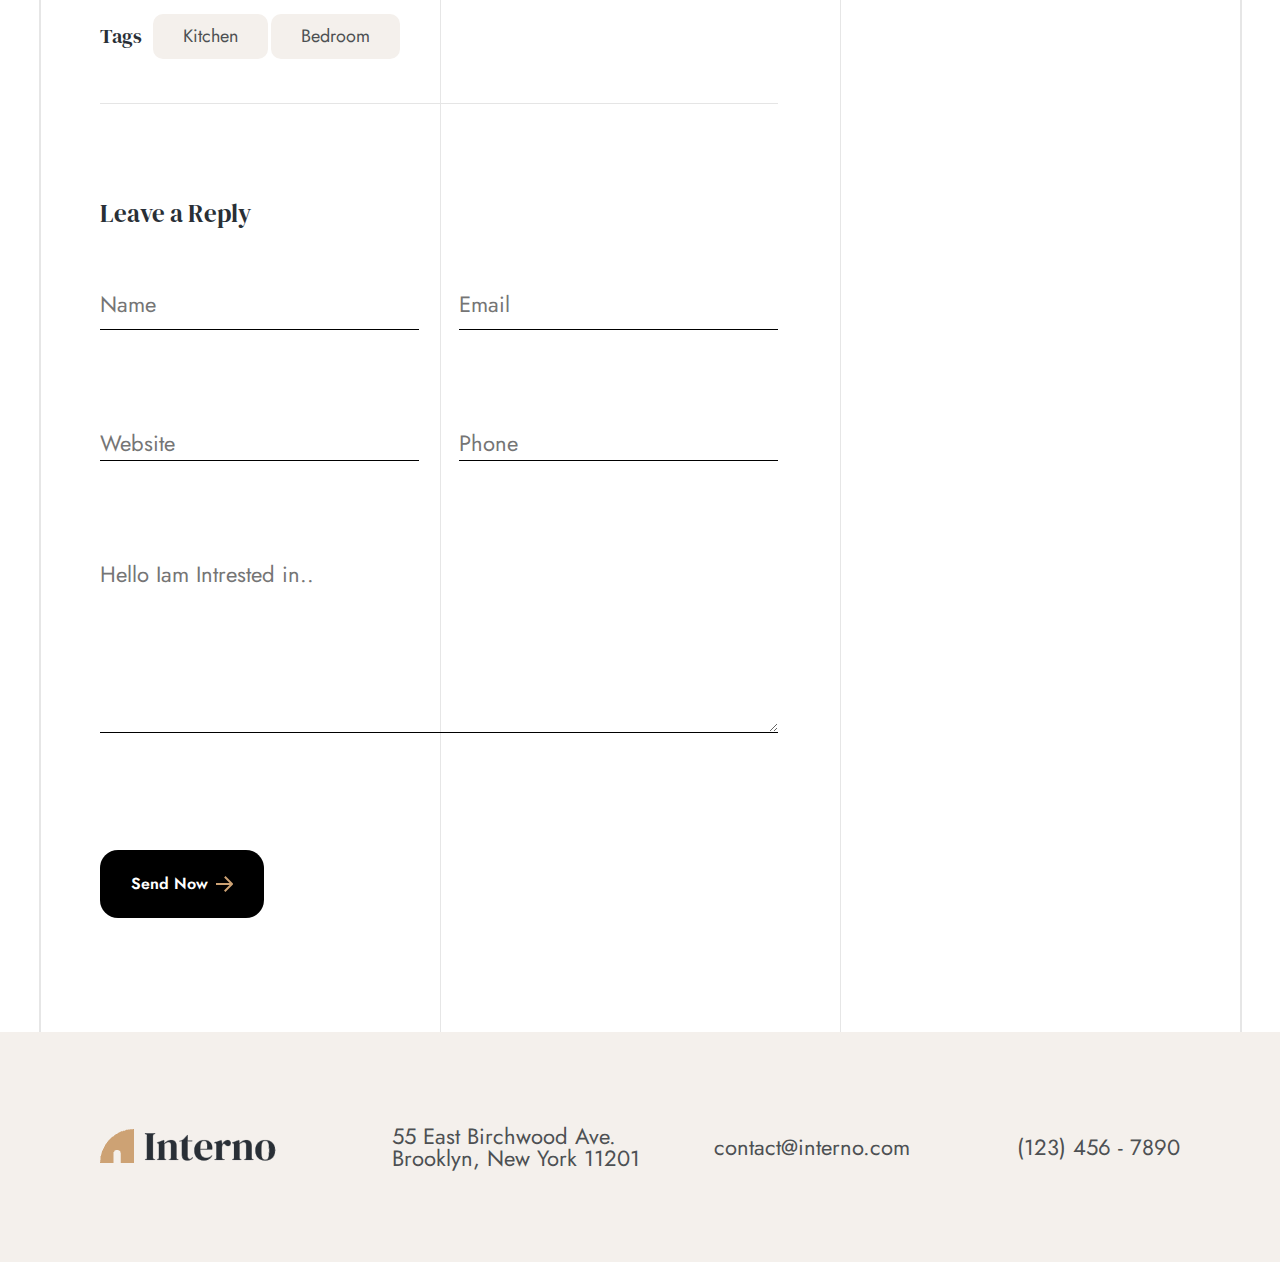
==== commit b103c4ac: "изменил подключение js" ====
--- a/blog-details.html
+++ b/blog-details.html
@@ -1 +1 @@
-<!DOCTYPE html><html lang="en"><head><meta charset="UTF-8"><meta name="viewport" content="width=device-width,initial-scale=1"><link rel="stylesheet" href="css/style.min.css"><link rel="preconnect" href="https://fonts.googleapis.com"><link rel="preconnect" href="https://fonts.gstatic.com" crossorigin><link href="https://fonts.googleapis.com/css2?family=DM+Serif+Display:ital@0;1&family=Jost:ital,wght@0,100..900;1,100..900&display=swap" rel="stylesheet"><title>interno</title><script src="js/bottom.min.js" defer="defer"></script><script src="js/forms.min.js" async></script></head><body><!DOCTYPE html><header><div class="container"><nav class="header"><div class="header__logo logo"><a href="blog-details.html" class="logo__link"><img src="img/logo.png" alt="logo" class="logo__img"></a></div><nav class="header__menu"><ul class="header__list list"><li class="list__item homet"><a href="index.html" class="list__link links">Home</a></li><li class="list__item"><a href="project.html" class="list__link links">Our Projects</a></li><li class="list__item"><a href="blog.html" class="list__link links">Blog</a></li><li class="list__item"><a href="contact-Us.html" class="list__link links">Contact</a></li><div class="list__item btn"><button class="btn__buttom"><svg class="btn__search" xmlns="http://www.w3.org/2000/svg" viewBox="0 0 24 24"><path d="M9.93 19.12C4.86 19.12 0.75 15.01 0.75 9.93C0.75 4.86 4.86 0.75 9.93 0.75C15.01 0.75 19.12 4.86 19.12 9.93C19.12 15.01 15.01 19.12 9.93 19.12ZM16.43 16.43L21.74 21.75" stroke="#141414" stroke-width="1.5" stroke-linejoin="round" stroke-linecap="round"/></svg></button></div></ul></nav></nav></div></header><!DOCTYPE html><section class="headdress-page blog-details"></section><!DOCTYPE html><section class="subcontent"><main class="subcontent__wrapper"><div class="subcontent__article"><div class="solution"><h2 class="title-h2">Let’s Get Solution for Building Construction Work</h2></div><div class="img-1"><picture><source srcset="../img/sub-content.webp" type="image/webp"><img src="../img/sub-content.png" alt="img"></picture></div><p class="paragraph subcontent__style-ph">26 December,2022</p><p class="paragraph subcontent__style-ph">Lorem ipsum dolor sit amet, adipiscing Aliquam eu sem vitae turpmaximus.posuere in.Contrary to popular belief.There are many variations of passages of Lorem Ipsum available, but the majority have suffered alteration in some form, by injecthumour, or randomised words which don't look even slightly believable.</p><p class="paragraph subcontent__style-ph">Embarrassing hidden in the middle of text. All the Lorem Ipsum generators on the Internet tend to repeat predefined chunks as necessary.</p><div class="quote"><div class="quote__quotes"><img src="../icons/quotes.svg" alt="svg"></div><div class="quote__feedback"><p class="feedback quote__style-fb">The details are not the details. They make the design.</p></div></div><div class="design"><h2 class="title-h2 design__title">Design sprints are great</h2><p class="paragraph design__style-ph">Lorem ipsum dolor sit amet, adipiscing Aliquam eu sem vitae turpmaximus.posuere in.Contrary to popular belief.There are many variations of passages of Lorem Ipsum available, but the majority have suffered.</p><div class="design__list"><div class="list-ph"><img class="img-style-list" src="../icons/1.svg" alt="svg"><p class="paragraph">Contrary to popular belief.There are many variations of passages of Lorem Ipsum available, but the majority have suffered.</p></div><div class="list-ph"><img class="img-style-list" src="../icons/2.svg" alt="svg"><p class="paragraph">Contrary to popular belief.There are many variations of passages of Lorem Ipsum available, but the majority have suffered.</p></div><div class="list-ph"><img class="img-style-list" src="../icons/3.svg" alt="svg"><p class="paragraph">Contrary to popular belief.There are many variations of passages of Lorem Ipsum available, but the majority have suffered.</p></div></div><div class="img-2"><picture><source srcset="../img/sub-content-2.webp" type="image/webp"><img src="../img/sub-content-2.png" alt="img"></picture></div><p class="paragraph design__end-ph">Lorem ipsum dolor sit amet, adipiscing Aliquam eu sem vitae turpmaximus.posuere in.Contrary to popular belief.There are many variations of passages of Lorem Ipsum available, but the majority have suffered.</p><div class="networks"><div class="networks__btn"><h4 id="tags" class="title-h4">Tags</h4><a href="#" class="tags-sidebar-btn input-text">Kitchen</a> <a href="#" class="tags-sidebar-btn input-text">Bedroom</a></div><div class="networks__social"><svg id="fb" class="social"><use xlink:href="icons/social.svg#icon-fb"></use></svg> <svg id="tvit" class="social"><use xlink:href="icons/social.svg#icon-tvit"></use></svg> <svg id="in" class="social"><use xlink:href="icons/social.svg#icon-in"></use></svg> <svg id="inst" class="social"><use xlink:href="icons/social.svg#icon-inst"></use></svg></div></div><h3 class="title-h3 form-title">Leave a Reply</h3><form id="form-blog" class="contact__form form" action=""><input id="name" class="form__name inp-sty paragraph" type="text" placeholder="Name"> <input id="url" class="form__website inp-sty paragraph" type="url" placeholder="Website"> <input id="email" class="form__email inp-sty paragraph" type="email" placeholder="Email"> <input id="tel" class="form__tel inp-sty paragraph" type="tel" placeholder="Phone"> <textarea id="textarea" class="paragraph" name="comment" placeholder="Hello Iam Intrested in.."></textarea> <button id="btn-blog" class="button"><p class="button__text">Send Now</p><img src="icons/arrow-btn.svg" alt="img"></button></form></div></div><div class="subcontent__sidebar"><div id="overlay" class="overlay"><div class="cotainer-input"><input class="paragraph" id="sidebar-search" type="text" placeholder="Search"> <button id="btn-search-sidebar" class="btn__buttom"><svg class="btn__search" xmlns="http://www.w3.org/2000/svg" viewBox="0 0 24 24"><path d="M9.93 19.12C4.86 19.12 0.75 15.01 0.75 9.93C0.75 4.86 4.86 0.75 9.93 0.75C15.01 0.75 19.12 4.86 19.12 9.93C19.12 15.01 15.01 19.12 9.93 19.12ZM16.43 16.43L21.74 21.75" stroke="#cda274" stroke-width="1.5" stroke-linejoin="round" stroke-linecap="round"/></svg></button></div></div><div class="latest-news"><h3 id="title-news" class="title-h3">Latest News</h3><div class="latest-news__cont"><h3 class="title-h4 latest-news__title">We Focus On Comfort And Gorgeous</h3><p class="message latest-news__date">06/02/2020</p></div><div class="latest-news__cont"><h3 class="title-h4 latest-news__title">We Focus On Comfort And Gorgeous</h3><p class="message latest-news__date">06/02/2020</p></div><div class="latest-news__cont"><h3 class="title-h4 latest-news__title">We Focus On Comfort And Gorgeous</h3><p class="message latest-news__date">06/02/2020</p></div></div><div class="сategories"><h3 class="title-h3 сategories__title">Categories</h3><div class="сategories__wraper"><a href="#" class="сategories__paragraph paragraph">Decoration </a><a href="#" class="сategories__paragraph paragraph">Door Windows </a><a href="#" class="сategories__paragraph paragraph">Home Land </a><a href="#" class="сategories__paragraph paragraph">Roof Installation</a></div></div><div class="tags-sidebar"><h3 class="title-h3 tags-sidebar__title">Tags</h3><div class="tags-sidebar__wraper"><a href="page404.html" class="tags-sidebar-btn input-text">Kitchen</a> <a href="page404.html" class="tags-sidebar-btn input-text">Bedroom</a> <a href="page404.html" class="tags-sidebar-btn input-text">Building</a> <a href="page404.html" class="tags-sidebar-btn input-text">Architecture</a> <a href="page404.html" class="tags-sidebar-btn input-text">Kitchen Planning</a> <a href="page404.html" class="tags-sidebar-btn input-text">Bedroom</a></div></div><div class="author"><div class="author__wrapper-img"></div><div class="autor__wrapper-text"><h3 class="title-h3 author__title">John Smith</h3><p class="paragraph">Author</p></div></div><div class="article-autor"><p class="paragraph">Lorem ipsum dolor sit amet, adipiscing Aliquam eu sem vitae turpmaximus.posuere in.Contrpobelie frandomised words which don't look even slightly believable.</p></div></div></main></section><!DOCTYPE html><footer><div class="details"><div class="details__logo logo"><a href="#" class="logo__link"><img src="img/logo.png" alt="logo" class="logo__img"></a></div><div class="details__contacts footer-contact"><p class="footer-contact__data">55 East Birchwood Ave.<br>Brooklyn, New York 11201</p><a href="mailto:example@example.com" class="footer-contact__data modification">contact@interno.com</a> <a href="tel:+1234567890" class="footer-contact__data modification">(123) 456 - 7890</a></div></div></footer><!DOCTYPE html><section class="modal hidden"><div class="search-wrapper container"><div class="inner-container"><div class="overlay"><input id="color" class="overlay__input" type="text" placeholder="Search"></div><button class="arrow"><svg class="arrow__svg" width="52" height="52" viewBox="0 0 52 52" fill="none" xmlns="http://www.w3.org/2000/svg"><circle id="circle" class="arrow__circle" cx="26" cy="26" r="25.5" stroke="#000000" stroke-width="1"/><path class="arrow__path" d="M23.05 32L29 25.31L23.05 18.62" stroke="#000000" stroke-width="3" stroke-linejoin="round" stroke-linecap="round"/></svg></button> <button class="close"><svg id="cross" width=" 22" height="22" viewBox="0 0 22 22" fill="none" xmlns="http://www.w3.org/2000/svg"><path id="cross-svg" d="M22.04 1.4L20.64 0L11.02 9.59L1.4 0L0 1.4L9.61 10.99L0 20.59L1.4 22L11.02 12.4L20.64 21.99L22.04 20.59L12.43 10.99L22.04 1.4Z" stroke="#000000"/></svg></button></div></div></section><script src="js/header.min.js"></script><script src="js/modal.min.js"></script><script src="js/lazyLoad.min.js"></script><script src="js/social.min.js"></script><script src="js/footer.min.js"></script></body></html>+<!DOCTYPE html><html lang="en"><head><meta charset="UTF-8"><meta name="viewport" content="width=device-width,initial-scale=1"><link rel="stylesheet" href="css/style.min.css"><title>interno</title><script src="js/bottom.min.js" defer="defer"></script><script src="js/forms.min.js" async></script></head><body><!DOCTYPE html><header><div class="container"><nav class="header"><div class="header__logo logo"><a href="blog-details.html" class="logo__link"><img src="img/logo.png" alt="logo" class="logo__img"></a></div><nav class="header__menu"><ul class="header__list list"><li class="list__item homet"><a href="index.html" class="list__link links">Home</a></li><li class="list__item"><a href="project.html" class="list__link links">Our Projects</a></li><li class="list__item"><a href="blog.html" class="list__link links">Blog</a></li><li class="list__item"><a href="contact-Us.html" class="list__link links">Contact</a></li><div class="list__item btn"><button class="btn__buttom"><svg class="btn__search" xmlns="http://www.w3.org/2000/svg" viewBox="0 0 24 24"><path d="M9.93 19.12C4.86 19.12 0.75 15.01 0.75 9.93C0.75 4.86 4.86 0.75 9.93 0.75C15.01 0.75 19.12 4.86 19.12 9.93C19.12 15.01 15.01 19.12 9.93 19.12ZM16.43 16.43L21.74 21.75" stroke="#141414" stroke-width="1.5" stroke-linejoin="round" stroke-linecap="round"/></svg></button></div></ul></nav></nav></div></header><!DOCTYPE html><section class="headdress-page blog-details"></section><!DOCTYPE html><section class="subcontent"><main class="subcontent__wrapper"><div class="subcontent__article"><div class="solution"><h2 class="title-h2">Let’s Get Solution for Building Construction Work</h2></div><div class="img-1"><picture><source srcset="../img/sub-content.webp" type="image/webp"><img src="../img/sub-content.png" alt="img"></picture></div><p class="paragraph subcontent__style-ph">26 December,2022</p><p class="paragraph subcontent__style-ph">Lorem ipsum dolor sit amet, adipiscing Aliquam eu sem vitae turpmaximus.posuere in.Contrary to popular belief.There are many variations of passages of Lorem Ipsum available, but the majority have suffered alteration in some form, by injecthumour, or randomised words which don't look even slightly believable.</p><p class="paragraph subcontent__style-ph">Embarrassing hidden in the middle of text. All the Lorem Ipsum generators on the Internet tend to repeat predefined chunks as necessary.</p><div class="quote"><div class="quote__quotes"><img src="../icons/quotes.svg" alt="svg"></div><div class="quote__feedback"><p class="feedback quote__style-fb">The details are not the details. They make the design.</p></div></div><div class="design"><h2 class="title-h2 design__title">Design sprints are great</h2><p class="paragraph design__style-ph">Lorem ipsum dolor sit amet, adipiscing Aliquam eu sem vitae turpmaximus.posuere in.Contrary to popular belief.There are many variations of passages of Lorem Ipsum available, but the majority have suffered.</p><div class="design__list"><div class="list-ph"><img class="img-style-list" src="../icons/1.svg" alt="svg"><p class="paragraph">Contrary to popular belief.There are many variations of passages of Lorem Ipsum available, but the majority have suffered.</p></div><div class="list-ph"><img class="img-style-list" src="../icons/2.svg" alt="svg"><p class="paragraph">Contrary to popular belief.There are many variations of passages of Lorem Ipsum available, but the majority have suffered.</p></div><div class="list-ph"><img class="img-style-list" src="../icons/3.svg" alt="svg"><p class="paragraph">Contrary to popular belief.There are many variations of passages of Lorem Ipsum available, but the majority have suffered.</p></div></div><div class="img-2"><picture><source srcset="../img/sub-content-2.webp" type="image/webp"><img src="../img/sub-content-2.png" alt="img"></picture></div><p class="paragraph design__end-ph">Lorem ipsum dolor sit amet, adipiscing Aliquam eu sem vitae turpmaximus.posuere in.Contrary to popular belief.There are many variations of passages of Lorem Ipsum available, but the majority have suffered.</p><div class="networks"><div class="networks__btn"><h4 id="tags" class="title-h4">Tags</h4><a href="#" class="tags-sidebar-btn input-text">Kitchen</a> <a href="#" class="tags-sidebar-btn input-text">Bedroom</a></div><div class="networks__social"><svg id="fb" class="social"><use xlink:href="icons/social.svg#icon-fb"></use></svg> <svg id="tvit" class="social"><use xlink:href="icons/social.svg#icon-tvit"></use></svg> <svg id="in" class="social"><use xlink:href="icons/social.svg#icon-in"></use></svg> <svg id="inst" class="social"><use xlink:href="icons/social.svg#icon-inst"></use></svg></div></div><h3 class="title-h3 form-title">Leave a Reply</h3><form id="form-blog" class="contact__form form" action=""><input id="name" class="form__name inp-sty paragraph" type="text" placeholder="Name"> <input id="url" class="form__website inp-sty paragraph" type="url" placeholder="Website"> <input id="email" class="form__email inp-sty paragraph" type="email" placeholder="Email"> <input id="tel" class="form__tel inp-sty paragraph" type="tel" placeholder="Phone"> <textarea id="textarea" class="paragraph" name="comment" placeholder="Hello Iam Intrested in.."></textarea> <button id="btn-blog" class="button"><p class="button__text">Send Now</p><img src="icons/arrow-btn.svg" alt="img"></button></form></div></div><div class="subcontent__sidebar"><div id="overlay" class="overlay"><div class="cotainer-input"><input class="paragraph" id="sidebar-search" type="text" placeholder="Search"> <button id="btn-search-sidebar" class="btn__buttom"><svg class="btn__search" xmlns="http://www.w3.org/2000/svg" viewBox="0 0 24 24"><path d="M9.93 19.12C4.86 19.12 0.75 15.01 0.75 9.93C0.75 4.86 4.86 0.75 9.93 0.75C15.01 0.75 19.12 4.86 19.12 9.93C19.12 15.01 15.01 19.12 9.93 19.12ZM16.43 16.43L21.74 21.75" stroke="#cda274" stroke-width="1.5" stroke-linejoin="round" stroke-linecap="round"/></svg></button></div></div><div class="latest-news"><h3 id="title-news" class="title-h3">Latest News</h3><div class="latest-news__cont"><h3 class="title-h4 latest-news__title">We Focus On Comfort And Gorgeous</h3><p class="message latest-news__date">06/02/2020</p></div><div class="latest-news__cont"><h3 class="title-h4 latest-news__title">We Focus On Comfort And Gorgeous</h3><p class="message latest-news__date">06/02/2020</p></div><div class="latest-news__cont"><h3 class="title-h4 latest-news__title">We Focus On Comfort And Gorgeous</h3><p class="message latest-news__date">06/02/2020</p></div></div><div class="сategories"><h3 class="title-h3 сategories__title">Categories</h3><div class="сategories__wraper"><a href="#" class="сategories__paragraph paragraph">Decoration </a><a href="#" class="сategories__paragraph paragraph">Door Windows </a><a href="#" class="сategories__paragraph paragraph">Home Land </a><a href="#" class="сategories__paragraph paragraph">Roof Installation</a></div></div><div class="tags-sidebar"><h3 class="title-h3 tags-sidebar__title">Tags</h3><div class="tags-sidebar__wraper"><a href="page404.html" class="tags-sidebar-btn input-text">Kitchen</a> <a href="page404.html" class="tags-sidebar-btn input-text">Bedroom</a> <a href="page404.html" class="tags-sidebar-btn input-text">Building</a> <a href="page404.html" class="tags-sidebar-btn input-text">Architecture</a> <a href="page404.html" class="tags-sidebar-btn input-text">Kitchen Planning</a> <a href="page404.html" class="tags-sidebar-btn input-text">Bedroom</a></div></div><div class="author"><div class="author__wrapper-img"></div><div class="autor__wrapper-text"><h3 class="title-h3 author__title">John Smith</h3><p class="paragraph">Author</p></div></div><div class="article-autor"><p class="paragraph">Lorem ipsum dolor sit amet, adipiscing Aliquam eu sem vitae turpmaximus.posuere in.Contrpobelie frandomised words which don't look even slightly believable.</p></div></div></main></section><!DOCTYPE html><footer><div class="details"><div class="details__logo logo"><a href="#" class="logo__link"><img src="img/logo.png" alt="logo" class="logo__img"></a></div><div class="details__contacts footer-contact"><p class="footer-contact__data">55 East Birchwood Ave.<br>Brooklyn, New York 11201</p><a href="mailto:example@example.com" class="footer-contact__data modification">contact@interno.com</a> <a href="tel:+1234567890" class="footer-contact__data modification">(123) 456 - 7890</a></div></div></footer><!DOCTYPE html><section class="modal hidden"><div class="search-wrapper container"><div class="inner-container"><div class="overlay"><input id="color" class="overlay__input" type="text" placeholder="Search"></div><button class="arrow"><svg class="arrow__svg" width="52" height="52" viewBox="0 0 52 52" fill="none" xmlns="http://www.w3.org/2000/svg"><circle id="circle" class="arrow__circle" cx="26" cy="26" r="25.5" stroke="#000000" stroke-width="1"/><path class="arrow__path" d="M23.05 32L29 25.31L23.05 18.62" stroke="#000000" stroke-width="3" stroke-linejoin="round" stroke-linecap="round"/></svg></button> <button class="close"><svg id="cross" width=" 22" height="22" viewBox="0 0 22 22" fill="none" xmlns="http://www.w3.org/2000/svg"><path id="cross-svg" d="M22.04 1.4L20.64 0L11.02 9.59L1.4 0L0 1.4L9.61 10.99L0 20.59L1.4 22L11.02 12.4L20.64 21.99L22.04 20.59L12.43 10.99L22.04 1.4Z" stroke="#000000"/></svg></button></div></div></section><script src="js/header.min.js"></script><script src="js/modal.min.js"></script><script src="js/lazyLoad.min.js"></script><script src="js/social.min.js"></script><script src="js/footer.min.js"></script></body></html>--- a/css/style.min.css
+++ b/css/style.min.css
@@ -1 +1 @@
-@charset "UTF-8";html{line-height:1.5;-webkit-text-size-adjust:100%}body{margin:0}main{display:block}h1,h2,h3,h4,h5,h6{margin:0;font-weight:inherit;font-size:inherit}hr{box-sizing:content-box;height:1px;overflow:visible;background-color:inherit;border:none}a{background-color:transparent;color:inherit;text-decoration:none;transition:color .3s,-webkit-text-decoration .3s;transition:color .3s,text-decoration .3s;transition:color .3s,text-decoration .3s,-webkit-text-decoration .3s}a:hover{text-decoration:underline}abbr[title]{border-bottom:none;-webkit-text-decoration:underline dotted;text-decoration:underline dotted}b,strong{font-weight:inherit}code,kbd,samp{font-size:inherit;background-color:rgba(0,0,0,.05);padding:2px;border-radius:4px}small{font-size:smaller}sub,sup{font-size:smaller;line-height:0;position:relative;vertical-align:baseline}sub{bottom:-.25em}sup{top:-.5em}img{border-style:none;max-width:100%;height:auto}button,input,optgroup,select,textarea{margin:0;padding:.5em 1em;border-radius:4px;border:1px solid inherit}button{cursor:pointer;background-color:inherit;color:inherit;border:none}fieldset{padding:1em;border:1px solid inherit;border-radius:4px}legend{padding:0 10px}progress{vertical-align:baseline}textarea{overflow:auto}[type=checkbox],[type=radio]{box-sizing:border-box;padding:0}[type=number]::-webkit-inner-spin-button,[type=number]::-webkit-outer-spin-button{height:auto}[type=search]{-webkit-appearance:textfield;outline-offset:-2px}[type=search]::-webkit-search-decoration{-webkit-appearance:none}::-webkit-file-upload-button{-webkit-appearance:button;font:inherit}details{display:block}summary{display:list-item;cursor:pointer}template{display:none}[hidden]{display:none}html{font-size:62.5%;height:100%;font-family:Arial,sans-serif}body{line-height:1;display:flex;flex-direction:column;min-height:100vh}*,::after,::before{margin:0;padding:0;box-sizing:border-box}ol,ul{list-style:none;padding-left:1.5em}a{color:inherit;text-decoration:none;transition:color .3s,-webkit-text-decoration 0s;transition:color .3s,text-decoration 0s;transition:color .3s,text-decoration 0s,-webkit-text-decoration 0s}a:hover{text-decoration:none}h1,h2,h3,h4,h5,h6{margin:0;font-weight:400}img{max-width:100%;height:auto}button,input,select,textarea{font-family:inherit;font-size:inherit;line-height:inherit;margin:0;padding:0;border:1px solid #ccc;border-radius:4px;box-shadow:none}button{cursor:pointer}blockquote,q{quotes:none}blockquote:after,blockquote:before,q:after,q:before{content:""}table{width:100%;border-collapse:collapse;border-spacing:0;border:1px solid #ccc}table td,table th{padding:8px;text-align:left}@font-face{font-family:"DM Serif Display";src:local("DM Serif Display");src:url(/fonts/DMSerifDisplay-Regular.ttf) format("truetype"),url(/fonts/DMSerifDisplay-Regular.woff) format("woff"),url(/fonts/DMSerifDisplay-Regular.woff2) format("woff2")}@font-face{font-family:"DM Serif Display italic";src:local("DM Serif Display");src:url(/fonts/DMSerifDisplay-Italic.ttf) format("truetype"),url(/fonts/DMSerifDisplay-Italic.woff) format("woff"),url(/fonts/DMSerifDisplay-Italic.woff2) format("woff2")}@font-face{font-family:Jost;src:local("Jost");src:url(/fonts/Jost-Italic-VariableFont_wght.ttf) format("truetype"),url(/fonts/Jost-Italic-VariableFont_wght.woff) format("woff"),url(/fonts/Jost-Italic-VariableFont_wght.woff2) format("woff2")}@font-face{font-family:Jost;src:local("Jost");src:url(/fonts/Jost-VariableFont_wght.ttf) format("truetype"),url(/fonts/Jost-VariableFont_wght.woff) format("woff"),url(/fonts/Jost-VariableFont_wght.woff2) format("woff2")}body{background-image:url(../icons/line.svg);background-repeat-x:no-repeat;background-position:center;overflow-y:scroll}.container{width:100%;display:grid;grid-template-columns:minmax(10rem,1fr) repeat(3,minmax(10rem,40rem)) minmax(10rem,1fr)}.btn-mod,.button{display:inline-block;height:-moz-max-content;height:max-content;width:-moz-max-content;width:max-content;padding:2.6rem 3.1rem;background-color:#000;border-radius:1.8rem;border:none;cursor:pointer;transition:background-color .3s ease;display:flex;align-items:center;gap:.8rem}.btn-mod__text,.button__text{color:#fff;font-family:Jost;font-size:1.6rem;font-weight:600;text-align:center}.arrow-slider{background:0 0;border:none;cursor:pointer;width:52px;height:52px}.tags-sidebar-btn{background-color:#f4f0ec;width:-moz-max-content;width:max-content;border-radius:1rem;padding:.9rem 3rem .9rem 3rem;cursor:pointer}.tags-sidebar-btn:hover{transition:.5s;color:#ccc;background-color:#292f36}.lazy{opacity:0;transform:translateY(10rem);transition:opacity 1s,transform 1s}.lazy.visible{opacity:1;transform:translateY(0)}.title-h1{color:#292f36;font-family:"DM Serif Display";font-weight:400;line-height:125%;font-size:8.5rem;letter-spacing:-.3rem;font-style:normal}.title-h2{color:#292f36;font-family:"DM Serif Display";font-weight:400;line-height:125%;font-size:5rem;font-style:normal}.title-h3{color:#292f36;font-family:"DM Serif Display";font-weight:400;line-height:125%;font-size:2.5rem;font-style:normal}.title-h4{color:#292f36;font-family:"DM Serif Display";font-weight:400;line-height:125%;font-size:2rem;font-style:normal}.paragraph{color:#4d5053;font-family:Jost;font-weight:400;line-height:150%;font-size:2.2rem}.paragraph_name{font-size:2.5rem}.feedback{color:#292f36;font-family:"DM Serif Display";font-weight:400;line-height:125%;font-size:3.5rem}.message{color:#4d5053;font-family:Jost;font-weight:400;line-height:150%;font-size:1.6rem}.message-2{color:#4d5053;font-family:Jost;font-weight:400;line-height:150%;font-size:2rem}.error404{color:#292f36;font-family:"DM Serif Display";font-weight:400;line-height:125%;font-size:25rem;color:#cda274}.input-text{color:#4d5053;font-family:Jost;font-weight:400;line-height:150%;font-size:1.8rem}.input-text_mod{color:#fff}.input-text_mod2{color:#292f36}.header{grid-column:2/5;display:grid;width:100%;height:14rem;grid-template-columns:repeat(2,1fr);align-items:center}.header__logo{transform:translateY(-.6rem)}.header__menu{width:100%;display:grid;justify-items:end;grid-template-columns:repeat(1,1fr)}.logo{display:grid;width:1fr;align-items:center;justify-items:start}.list{display:grid;grid-template-columns:repeat(5,max-content)}.list:last-child{justify-items:end}.list__item{list-style-type:none;margin-right:5rem}.list__item:nth-child(4){margin-right:3rem}.list__item:last-child{margin-right:0}.list__link{display:inline-block;transition:all .2s ease;color:#292f36;font-family:Jost;font-size:2rem;font-weight:400;line-height:125%}.btn__buttom{background:0 0;border:none;display:flex;transition:all .2s ease}.btn__search{cursor:pointer;width:2.4rem;height:2.4rem;fill:none}.homet{text-align:center}.hero{width:100%;display:grid;grid-template-columns:minmax(10rem,1fr) repeat(3,minmax(10rem,40rem)) minmax(10rem,1fr);display:grid;width:100%;height:80vh;background-image:-webkit-image-set(url('../img/banner-1.webp') type('image/webp'), url('../img/banner-1.png') type('image/png'));background-image:image-set(url('../img/banner-1.webp') type('image/webp'), url('../img/banner-1.png') type('image/png'));background-size:cover;background-position:50% 55%;border-radius:0 0 0 15rem}.hero__container{grid-column:2/5;display:grid;width:100%;align-items:center}.hero__text{grid-column:1/4;display:grid;grid-template-columns:repeat(1,1fr);grid-template-rows:repeat(2,max-content);grid-gap:2rem}.hero__title{justify-items:start;grid-row:1/2}.hero__paragraph{justify-items:start;grid-row:2/3}#about-mod{padding-top:19.8rem;padding-bottom:19.8rem}.about{grid-column:2/5;display:grid;width:100%;grid-template-columns:38% 53%;align-items:center;justify-content:space-between}.about__text{max-width:47.2rem;grid-column:1/2;display:grid;grid-template-rows:repeat(4,max-content);grid-gap:3.8rem}.about__img{grid-column:2/3;height:70rem;width:100%;background-image:-webkit-image-set(url('../img/image-1.webp') type('image/webp'), url('../img/image-1.png') type('image/png'));background-image:image-set(url('../img/image-1.webp') type('image/webp'), url('../img/image-1.png') type('image/png'));background-position:68% 63%;border-radius:0 30rem 0 15rem}.phone{display:flex;align-items:center}#phone{margin-right:1.5rem;cursor:pointer}#num{margin-bottom:1rem;color:#4d5053;font-family:Jost;font-size:2.4rem;font-weight:700}#txt{color:#4d5053;font-family:Jost;font-size:2.2rem;font-weight:400}.swiper-style{grid-column:2/5;width:100%;max-width:120rem;height:68rem;border-radius:7rem;background-color:#f4f0ec}.slyde-style{text-align:center;padding:8.8rem 22.3rem 18.3rem 22.3rem}.slid-title{margin-bottom:9rem}.slid-feedback{margin-bottom:3.4rem;font-style:italic}.swiper-button-next::after,.swiper-button-prev::after{content:""}#prev{position:relative;top:-40%;left:8%;background:0 0;color:inherit;border:none;position:relative;background:0 0;border:none;cursor:pointer;width:52px;height:52px}#next{position:relative;top:-44%;left:88%;background:0 0;color:inherit;border:none;position:relative;background:0 0;border:none;cursor:pointer;width:52px;height:52px}.client{width:100%;display:grid;grid-template-columns:minmax(10rem,1fr) repeat(3,minmax(10rem,40rem)) minmax(10rem,1fr);height:45.8rem}.client__wrapper{grid-column:2/5;display:grid;grid-template-columns:repeat(auto-fill,minmax(5,1fr));justify-items:center;align-self:center}.svg-client{width:15rem}.logo-1{grid-column:1/2}.logo-2{grid-column:2/3}.logo-3{grid-column:3/4}.logo-4{grid-column:4/5}.logo-5{grid-column:5/6}.statistics{width:100%;display:grid;grid-template-columns:minmax(10rem,1fr) repeat(3,minmax(10rem,40rem)) minmax(10rem,1fr);background-color:#f4f0ec;height:45.7rem}.statistics__wrapper{grid-column:2/5;display:grid;width:100%;grid-template-columns:repeat(4,25%);align-items:center}.stat-card{text-align:center;border-right:.1rem solid #cda274;height:-moz-max-content;height:max-content}.stat-card:last-child{border-right:none}.stat-card-1{grid-column:1/2}.stat-card-2{grid-column:2/3}.stat-card-3{grid-column:3/4}.stat-card-4{grid-column:4/5}.title-h1-mod{color:#cda274}.card{height:55rem;border:.1rem solid #ccc;border-radius:6.2rem;display:grid;grid-template-columns:5.7% repeat(20,4.4%) 5.7%;grid-template-rows:4.75% repeat(37,1.3rem) 4.75%}.card__img{grid-column:2/22;grid-row:2/24;border-radius:4.1rem 4.1rem 0 0;border:.1rem solid #ccc}.card__text{grid-column:2/19;grid-row:26/31}.card__bottom{grid-column:18/22;grid-row:34/38;justify-self:end}.card__message{grid-column:2/16;grid-row:34/38;align-self:center}.card__img-message{display:flex;justify-content:center;align-items:center;width:-moz-max-content;width:max-content;height:4.1rem;border-radius:.8rem .8rem .8rem 0;padding:0 1.1rem 0 1.1rem;background-color:#fff;position:relative;top:21.8rem;left:2rem}.page{width:100%;display:grid;grid-template-columns:minmax(10rem,1fr) repeat(3,minmax(10rem,40rem)) minmax(10rem,1fr);padding-top:17.8rem;padding-bottom:17.8rem}.page__wrapper{grid-column:2/5;display:grid;width:100%;grid-template-rows:repeat(2,max-content);grid-template-columns:repeat(3,1fr)}.page__title{grid-column:1/5;grid-row:1/2;text-align:center;padding:0 16.2% 0 16.2%}.page__title-style{margin-bottom:1.2rem}.page__paragraph{margin-bottom:5.2rem}.page__cards{width:100%;grid-column:1/5;grid-row:2/3;display:grid;grid-template-columns:repeat(3,32%);grid-gap:2.4rem}.buttom-grey circle{fill:#f4f0ec}#card-1{grid-column:1/2;background-color:#fff}#card-2{grid-column:2/3;background-color:#f4f0ec}#card-3{grid-column:3/4}#card-1-img{background-image:-webkit-image-set(url('../img/card-1.webp') type('image/webp'), url('../img/card-1.png') type('image/png'));background-image:image-set(url('../img/card-1.webp') type('image/webp'), url('../img/card-1.png') type('image/png'));background-position-x:-17rem;background-position-y:-5rem;background-position-x:-17rem;background-position-y:-5rem}#card-2-img{background-image:-webkit-image-set(url('../img/card-2.webp') type('image/webp'), url('../img/card-2.png') type('image/png'));background-image:image-set(url('../img/card-2.webp') type('image/webp'), url('../img/card-2.png') type('image/png'));background-position-x:-17rem;background-position-y:-5rem}#card-3-img{background-image:-webkit-image-set(url('../img/card-3.webp') type('image/webp'), url('../img/card-3.png') type('image/png'));background-image:image-set(url('../img/card-3.webp') type('image/webp'), url('../img/card-3.png') type('image/png'));background-position-x:-17rem;background-position-y:-5rem}.news{width:100%;display:grid;grid-template-columns:minmax(10rem,1fr) repeat(3,minmax(10rem,40rem)) minmax(10rem,1fr);padding-bottom:21.2rem}.subscribe{grid-column:2/5;background-color:#292f36;height:-moz-min-content;height:min-content;padding:8rem 0 8rem 0;border-radius:7rem;text-align:center}.subscribe__title{color:#fff;margin-bottom:1.1rem}.subscribe__paragraph{color:#fff;margin-bottom:3.2rem}.subscribe__box{margin:0 auto;width:33%;height:7.5rem;display:flex}.box-input{width:60%;height:100%;border-radius:1.2rem 0 0 1.2rem;padding:1rem;border:none}.box-input:focus{outline:0}.box-btn{background-color:#cda274;color:#fff;width:40%;height:100%;border-radius:0 1.2rem 1.2rem 0;border:none}.contact{width:100%;display:grid;grid-template-columns:minmax(10rem,1fr) repeat(3,minmax(10rem,40rem)) minmax(10rem,1fr);padding-bottom:15.6rem}.contact__container{grid-column:2/5;display:grid;width:100%;grid-template-columns:minmax(20rem,1fr) repeat(2,1fr) minmax(20rem,1fr)}.contact__title{grid-column:2/4;text-align:center;margin-bottom:2.2rem}.contact__form{grid-column:2/4}.form{display:grid;grid-template-columns:repeat(2,1fr);grid-gap:4rem}.form__name{grid-column:1/2;grid-row:1/2}.form__website{grid-column:1/2;grid-row:2/3}.form__email{grid-column:2/3;grid-row:1/2}.form__tel{grid-column:2/3;grid-row:2/3}.form__btn-container{margin:0 auto;grid-column:1/3}.form__name{height:5rem}.form__email{height:5rem}#textarea{margin-bottom:7.7rem;background-color:rgba(255,255,255,0);grid-column:1/3;border:none;border-radius:0;border-bottom:.2px solid #000;outline:0;height:17.5rem;width:100%}.inp-sty{background-color:rgba(255,255,255,0);border:none;margin-bottom:5.7rem;border-radius:0;border-bottom:.2px solid #000;outline:0;width:100%}footer{width:100%;display:grid;grid-template-columns:minmax(10rem,1fr) repeat(3,minmax(10rem,40rem)) minmax(10rem,1fr);height:23rem;align-items:center;background-color:#f4f0ec}.details{grid-column:2/5;display:grid;width:100%;grid-template-columns:repeat(4,1fr);grid-template-rows:repeat(1,min-content)}.details__contacts{grid-column:2/5;display:grid;width:100%;grid-template-columns:repeat(3,1fr)}.footer-contact{justify-items:end;align-items:center}.footer-contact__data{color:#4d5053;font-family:Jost;font-size:22px;font-weight:400;text-decoration:none}.modal{position:fixed;top:0;width:100%;height:100vh;z-index:9999;background-color:rgba(0,0,0,.502)}.hidden{display:none}.search-wrapper{height:14rem;background-color:#fff}.overlay{padding:0 4rem 0 0}.inner-container{grid-column:2/5;display:grid;width:100%;display:grid;grid-template-columns:1fr repeat(2,minmax(min-content,max-content));align-items:center}.overlay{padding:0 4rem 0 0}.overlay__input{grid-column:1/2;width:100%;padding:1rem;border:.2rem solid #000;border-radius:3rem;font-family:Jost;color:#4d5053;font-size:2rem;font-weight:400;line-height:150%;box-shadow:none;outline:0}.arrow{grid-column:2/3;background:0 0;border:none;cursor:pointer;padding:0 4rem 0 0}.close{grid-column:3/4;background:0 0;border:none;cursor:pointer;padding:0;justify-self:end}.headdress-page{width:100%;display:grid;grid-template-columns:minmax(10rem,1fr) repeat(3,minmax(10rem,40rem)) minmax(10rem,1fr);width:100%;height:35.6rem}.insert{display:flex;flex-direction:column;text-align:center;padding:4.1rem 7.8rem 4.1rem 7.8rem;min-width:50.3rem;height:17.8rem;grid-column:2/5;background-color:#fff;border-radius:3.7rem 3.7rem 0 0}.blog{background-image:-webkit-image-set(url('../img/page-1.webp') type('image/webp'), url('../img/page-1.png') type('image/png'));background-image:image-set(url('../img/page-1.webp') type('image/webp'), url('../img/page-1.png') type('image/png'));background-position:50% 47%;margin-bottom:20rem;justify-items:center;align-items:end}.blog-details{background-image:-webkit-image-set(url('../img/page-2.webp') type('image/webp'), url('../img/page-2.png') type('image/png'));background-image:image-set(url('../img/page-2.webp') type('image/webp'), url('../img/page-2.png') type('image/png'));background-position:50% 47%;margin-bottom:20rem;justify-items:center;align-items:end}.our-project{background-image:-webkit-image-set(url('../img/page-3.webp') type('image/webp'), url('../img/page-3.png') type('image/png'));background-image:image-set(url('../img/page-3.webp') type('image/webp'), url('../img/page-3.png') type('image/png'));background-position:50% 47%;margin-bottom:20rem;justify-items:center;align-items:end}.cont-Us{background-image:-webkit-image-set(url('../img/page-4.webp') type('image/webp'), url('../img/page-4.png') type('image/png'));background-image:image-set(url('../img/page-4.webp') type('image/webp'), url('../img/page-4.png') type('image/png'));background-position:50% 47%;margin-bottom:20rem;justify-items:center;align-items:end}.subcontent{width:100%;display:grid;grid-template-columns:minmax(10rem,1fr) repeat(3,minmax(10rem,40rem)) minmax(10rem,1fr);width:100%}.subcontent__wrapper{grid-column:2/5;display:grid;width:100%;grid-template-columns:minmax(1fr,80.4rem) minmax(1fr,34.5rem);grid-gap:5.7rem}.subcontent__article{grid-column:1/2;max-width:80.4rem}.subcontent__sidebar{grid-column:2/3;max-width:34.5rem}.subcontent__style-ph{margin-bottom:3rem}.solution{margin-bottom:2rem}.img-1{max-width:80rem;max-height:53.9rem;border-radius:5rem;overflow:hidden;margin-bottom:3rem}.img-2{max-width:80rem;max-height:36.5rem;border-radius:5rem;overflow:hidden;margin-bottom:4rem}.quote{text-align:center;max-width:80rem;min-height:24rem;margin-bottom:3rem;background-color:#f4f0ec;border-radius:5rem;padding:5.5rem 27% 5.5rem 27%}.quote__quotes{margin-bottom:.7rem}.quote__style-fb{font-size:2.5rem;font-style:italic;color:#cda274}.design{max-width:80rem}.design__list{max-width:80rem;display:flex;flex-direction:column}.design__title{margin-bottom:2rem}.design__style-ph{margin-bottom:3rem}.design__end-ph{margin-bottom:7rem}.list-ph{display:flex;margin-bottom:3rem}.list-ph:last-child{margin-bottom:5rem}.img-style-list{height:1.5rem;margin-right:1rem;margin-top:.8rem}.networks{display:grid;grid-template-columns:repeat(2,50%);min-height:13.5rem;margin-bottom:9.4rem;border-top:solid .1rem #e5e5e5;border-bottom:solid .1rem #e5e5e5}.networks__btn{grid-column:1/2;display:grid;grid-template-columns:15.5% 35% 1fr;align-items:center}.networks__social{grid-column:2/3;display:grid;grid-template-columns:repeat(5,20%);justify-items:end;align-items:center;padding-right:.1rem}#fb{grid-column:2/3}#tvit{grid-column:3/4}#in{grid-column:4/5}#inst{grid-column:5/6}#form-blog{margin-bottom:11.4rem}.social{height:1.8rem;width:2rem;fill:#292f36;cursor:pointer;transition:fill .3s ease,transform .3s ease}.social:hover{transform:scale(1.9)}.facebook-icon{fill:#3b5998}.twitter-icon{fill:#55acee}.linkedIn-icon{fill:#0077b5}.instagram-icon{fill:#8134af}#kitchan{max-height:5rem;grid-column:2/3}#bedroom{max-height:5rem;background:#f4f0ec;grid-column:3/4}#tags{grid-column:1/2}.form-title{margin-bottom:5rem}#btn-cont-form{grid-column:1/2}#sidebar-search{padding:3.4rem 3.3rem 3.4rem 3.3rem;height:10.1rem;width:114%;border:none;border-radius:2rem;background-color:#f4f0ec}#sidebar-search::-moz-placeholder{color:#cda274}#sidebar-search::placeholder{color:#cda274}#btn-search-sidebar{position:relative;top:-6rem;left:94%}#overlay{margin-bottom:5rem}#title-news{margin-bottom:4.3rem}.latest-news{width:100%;margin-bottom:5rem}.latest-news__cont{display:grid;grid-template-columns:33% 33% 33%;grid-template-rows:repeat(2,min-content);border-bottom:1px solid #cda274;margin-bottom:3.4rem}.latest-news__cont:last-child{margin-bottom:0}.latest-news__title{grid-column:1/3;margin-bottom:.5rem}.latest-news__date{grid-column:3/4;grid-row:3/4}.сategories{border-radius:2rem;background-color:#f4f0ec;width:100%;padding:2.7rem 3.2rem 2.7rem 3.2rem;margin-bottom:5rem}.сategories__title{margin-bottom:2rem}.сategories__paragraph{display:flex;align-items:center;height:6.3rem;border-bottom:.1rem solid #cda274}.сategories__paragraph:last-child{border-bottom:none}.сategories__paragraph:hover{color:#cda274}.tags-sidebar{width:100%;border-bottom:.1rem solid #e5e5e5;margin-bottom:5rem}.tags-sidebar__title{margin-bottom:2.4rem}.tags-sidebar__wraper{display:flex;flex-wrap:wrap;gap:1rem;margin-bottom:5rem}.author{width:100%;display:flex;margin-bottom:5rem}.author__wrapper-img{margin-right:3.2rem;width:7rem;height:7rem;border-radius:50%;background-image:url(../img/Photo-autor.png)}.author__title{font-size:3rem}.btn-container{grid-column:2/5;justify-items:center;padding:0 16rem 0 16rem;margin-bottom:6.1rem}.btn-wrapper-project{min-width:100%;display:grid;grid-template-columns:repeat(4,1fr);height:7.5rem;border:solid .1rem #cda274;border-radius:1.8rem}.btn-wrapper-project__link{text-align:center;width:100%;height:100%;box-sizing:border-box;padding:2.6rem clamp(1rem,10%,6.6rem) 2.6rem clamp(1rem,10%,6.6rem);border-radius:1.6rem;height:7.3rem;white-space:nowrap}.btn-wrapper-project__link:hover{background-color:#cda274;transition:1s}#btn-1{grid-column:1/2}#btn-2{grid-column:2/3}#btn-3{grid-column:3/4}#btn-4{grid-column:4/5}.card-wrapper-progect{max-width:120rem;grid-column:2/5;display:grid;gap:3rem;grid-template-columns:repeat(2,1fr);grid-template-rows:repeat(3,1fr);margin-bottom:21.4rem}.card-wrapper-progect__img{max-width:58.5rem;height:52.2rem}#progect-img-1{grid-column:1/2;grid-row:1/2;background-image:-webkit-image-set(url('../img/Photo-1.webp') type('image/webp'), url('../img/Photo-1.png') type('image/png'));background-image:image-set(url('../img/Photo-1.webp') type('image/webp'), url('../img/Photo-1.png') type('image/png'))}#progect-img-2{grid-column:2/3;grid-row:1/2;background-image:-webkit-image-set(url('../img/Photo-2.webp') type('image/webp'), url('../img/Photo-2.png') type('image/png'));background-image:image-set(url('../img/Photo-2.webp') type('image/webp'), url('../img/Photo-2.png') type('image/png'))}#progect-img-3{grid-column:1/2;grid-row:2/3;background-image:-webkit-image-set(url('../img/Photo-3.webp') type('image/webp'), url('../img/Photo-3.png') type('image/png'));background-image:image-set(url('../img/Photo-3.webp') type('image/webp'), url('../img/Photo-3.png') type('image/png'))}#progect-img-4{grid-column:2/3;grid-row:2/3;background-image:-webkit-image-set(url('../img/Photo-4.webp') type('image/webp'), url('../img/Photo-4.png') type('image/png'));background-image:image-set(url('../img/Photo-4.webp') type('image/webp'), url('../img/Photo-4.png') type('image/png'))}#progect-img-5{grid-column:1/2;grid-row:3/4;background-image:-webkit-image-set(url('../img/Photo-5.webp') type('image/webp'), url('../img/Photo-5.png') type('image/png'));background-image:image-set(url('../img/Photo-5.webp') type('image/webp'), url('../img/Photo-5.png') type('image/png'))}#progect-img-6{grid-column:2/3;grid-row:3/4;background-image:-webkit-image-set(url('../img/Photo-6.webp') type('image/webp'), url('../img/Photo-6.png') type('image/png'));background-image:image-set(url('../img/Photo-6.webp') type('image/webp'), url('../img/Photo-6.png') type('image/png'))}.contact-us-content{grid-column:2/5;display:grid;grid-template-columns:repeat(2,1fr);justify-items:center;margin-bottom:8.5rem}.contact-us-content__title{grid-column:1/3;text-align:center;max-width:68.3rem;margin-bottom:8rem}.contact-us-content__form{grid-column:1/3;width:100%;display:grid;grid-template-columns:1fr 66%}.contact-us-content__details{width:85%;height:43.7rem;background-color:#f4f0ec;border-radius:5rem}.contact-card{display:grid;grid-template-columns:3.2rem repeat(2,1fr) 3.2rem;grid-template-rows:7.6rem repeat(2,auto) 7.6rem}.contact-card__mail-phone{grid-row:2/3;grid-column:2/4}.contact-card__sosial{grid-row:3/4;grid-column:2/4}#form-contact-us{max-width:100%;grid-gap:2rem}.social-card{margin-right:3.5rem}.social-card:last-child{margin-right:0}.line-card{display:flex;align-items:center;margin-bottom:3rem}.line-card__icon{margin-right:1.5rem}.line-card__style:hover{color:#cda274}.cont-US{margin-bottom:5.8rem;background-color:rgba(255,255,255,0);grid-column:1/3;border:none;border-radius:0;border-bottom:.2px solid #000;outline:0;height:12rem;width:100%}.cont-US-btn{width:45%;grid-column:2/3;display:flex;justify-content:flex-end;position:relative;left:55%}.page404__wrapper{grid-column:2/6;display:flex;height:82vh}.page404__info{padding:15rem 0 15rem 0;width:30%;margin-right:15rem;height:-moz-max-content;height:max-content}.page404__message{line-height:80%;margin-bottom:2rem}.page404__ph{margin-bottom:4rem}.page404__banner{width:100%;height:100%;background-image:-webkit-image-set(url('../img/error404.webp') type('image/webp'), url('../img/error404.png') type('image/png'));background-image:image-set(url('../img/error404.webp') type('image/webp'), url('../img/error404.png') type('image/png'));border-radius:0 0 0 35.3rem}.post{grid-column:2/5}.post__wrapper{display:grid;grid-template-columns:repeat(2,1fr)}.post__title{grid-column:1/2;margin-bottom:2.7rem}.card-post{grid-column:1/3;width:100%;padding:2.2rem;display:grid;grid-gap:6.3rem;grid-template-columns:repeat(2,1fr);box-sizing:border-box;border:.1rem solid #e7e7e7;border-radius:6.2rem;margin-bottom:15rem}.card-post__img{grid-column:1/2;width:100%;height:100%;background-image:-webkit-image-set(url('../img/post-banner.webp') type('image/webp'), url('../img/post-banner.png') type('image/png'));background-image:image-set(url('../img/post-banner.webp') type('image/webp'), url('../img/post-banner.png') type('image/png'));border-radius:4.1rem;background-position:center}.card-post__article{padding-top:5.2rem;padding-bottom:5.2rem;padding-right:3.4rem;border-radius:0 4.1rem 4.1rem 0;display:grid;grid-template-columns:repeat(2,1fr);grid-template-rows:repeat(4,min-content)}.card-post__title{width:80%;grid-column:1/3;grid-row:1/2;margin-bottom:2.3rem}.card-post__ph1{grid-column:1/3;grid-row:2/3;margin-bottom:5rem}.card-post__ph2{grid-column:1/3;grid-row:3/4;margin-bottom:5rem}.card-post__btn{display:flex;justify-content:flex-end;align-items:center;grid-column:2/3;grid-row:4/5}.card-post__date{display:flex;align-items:center;justify-content:flex-start;grid-column:1/2;grid-row:4/5}.mySwiper{overflow:hidden}.container-swiper-v{width:100%;height:100%;display:grid;grid-template-columns:minmax(10rem,1fr) repeat(3,minmax(10rem,40rem)) minmax(10rem,1fr);margin-bottom:20rem}.mySwiper{position:relative;grid-column:2/5}.swiper-slide-style{width:100%;height:-moz-max-content;height:max-content}.custom-pagination{text-align:center;z-index:10}.grid{display:grid;grid-template-columns:repeat(3,1fr);grid-gap:1.5rem}.swiper-pagination-bullet{height:5.2rem;width:5.2rem}.swiper-wrapper-st-card{height:-moz-max-content;height:max-content;margin-bottom:5rem}.pagination-arrow{display:grid;grid-template-columns:minmax(5rem,46.6rem) repeat(2,minmax(min-content,5.2rem)) minmax(5rem,46.6rem);grid-gap:2rem}#cust-pag{grid-column:2/3;display:grid;grid-template-columns:repeat(3,minmax(min-content,5.2rem));grid-gap:2rem;justify-items:center}#swip-blog{position:static;border-radius:50%;width:5.2rem;height:5.2rem;grid-column:3/4;--swiper-navigation-size:0rem}.swiper-pagination-bullet-active{background:#f4f0ec!important;border:none!important;display:flex;justify-content:center;align-items:center;color:#4d5053;font-family:Jost;font-weight:400;line-height:150%;font-size:1.6rem}.swiper-pagination-bullet{background:#fff;margin:0!important;opacity:100!important;display:flex;justify-content:center;align-items:center;color:#4d5053;font-family:Jost;font-weight:400;line-height:150%;font-size:1.6rem;border:1px solid #cda274}.card-grey{background-color:#f4f0ec}+@charset "UTF-8";html{line-height:1.5;-webkit-text-size-adjust:100%}body{margin:0}main{display:block}h1,h2,h3,h4,h5,h6{margin:0;font-weight:inherit;font-size:inherit}hr{box-sizing:content-box;height:1px;overflow:visible;background-color:inherit;border:none}a{background-color:transparent;color:inherit;text-decoration:none;transition:color .3s,-webkit-text-decoration .3s;transition:color .3s,text-decoration .3s;transition:color .3s,text-decoration .3s,-webkit-text-decoration .3s}a:hover{text-decoration:underline}abbr[title]{border-bottom:none;-webkit-text-decoration:underline dotted;text-decoration:underline dotted}b,strong{font-weight:inherit}code,kbd,samp{font-size:inherit;background-color:rgba(0,0,0,.05);padding:2px;border-radius:4px}small{font-size:smaller}sub,sup{font-size:smaller;line-height:0;position:relative;vertical-align:baseline}sub{bottom:-.25em}sup{top:-.5em}img{border-style:none;max-width:100%;height:auto}button,input,optgroup,select,textarea{margin:0;padding:.5em 1em;border-radius:4px;border:1px solid inherit}button{cursor:pointer;background-color:inherit;color:inherit;border:none}fieldset{padding:1em;border:1px solid inherit;border-radius:4px}legend{padding:0 10px}progress{vertical-align:baseline}textarea{overflow:auto}[type=checkbox],[type=radio]{box-sizing:border-box;padding:0}[type=number]::-webkit-inner-spin-button,[type=number]::-webkit-outer-spin-button{height:auto}[type=search]{-webkit-appearance:textfield;outline-offset:-2px}[type=search]::-webkit-search-decoration{-webkit-appearance:none}::-webkit-file-upload-button{-webkit-appearance:button;font:inherit}details{display:block}summary{display:list-item;cursor:pointer}template{display:none}[hidden]{display:none}html{font-size:62.5%;height:100%;font-family:Arial,sans-serif}body{line-height:1;display:flex;flex-direction:column;min-height:100vh}*,::after,::before{margin:0;padding:0;box-sizing:border-box}ol,ul{list-style:none;padding-left:1.5em}a{color:inherit;text-decoration:none;transition:color .3s,-webkit-text-decoration 0s;transition:color .3s,text-decoration 0s;transition:color .3s,text-decoration 0s,-webkit-text-decoration 0s}a:hover{text-decoration:none}h1,h2,h3,h4,h5,h6{margin:0;font-weight:400}img{max-width:100%;height:auto}button,input,select,textarea{font-family:inherit;font-size:inherit;line-height:inherit;margin:0;padding:0;border:1px solid #ccc;border-radius:4px;box-shadow:none}button{cursor:pointer}blockquote,q{quotes:none}blockquote:after,blockquote:before,q:after,q:before{content:""}table{width:100%;border-collapse:collapse;border-spacing:0;border:1px solid #ccc}table td,table th{padding:8px;text-align:left}@font-face{font-family:"DM Serif Display";src:local("DM Serif Display");src:url(../fonts/DMSerifDisplay-Regular.ttf) format("truetype"),url(../fonts/DMSerifDisplay-Regular.woff) format("woff"),url(/fonts/DMSerifDisplay-Regular.woff2) format("woff2")}@font-face{font-family:"DM Serif Display italic";src:local("DM Serif Display");src:url(../fonts/DMSerifDisplay-Italic.ttf) format("truetype"),url(../fonts/DMSerifDisplay-Italic.woff) format("woff"),url(../fonts/DMSerifDisplay-Italic.woff2) format("woff2")}@font-face{font-family:Jost;src:local("Jost");src:url(../fonts/Jost-Italic-VariableFont_wght.ttf) format("truetype"),url(../fonts/Jost-Italic-VariableFont_wght.woff) format("woff"),url(../fonts/Jost-Italic-VariableFont_wght.woff2) format("woff2")}@font-face{font-family:Jost;src:local("Jost");src:url(../fonts/Jost-VariableFont_wght.ttf) format("truetype"),url(../fonts/Jost-VariableFont_wght.woff) format("woff"),url(../fonts/Jost-VariableFont_wght.woff2) format("woff2")}body{background-image:url(../icons/line.svg);background-repeat-x:no-repeat;background-position:center;overflow-y:scroll}.container{width:100%;display:grid;grid-template-columns:minmax(10rem,1fr) repeat(3,minmax(10rem,40rem)) minmax(10rem,1fr)}.btn-mod,.button{display:inline-block;height:-moz-max-content;height:max-content;width:-moz-max-content;width:max-content;padding:2.6rem 3.1rem;background-color:#000;border-radius:1.8rem;border:none;cursor:pointer;transition:background-color .3s ease;display:flex;align-items:center;gap:.8rem}.btn-mod__text,.button__text{color:#fff;font-family:Jost;font-size:1.6rem;font-weight:600;text-align:center}.arrow-slider{background:0 0;border:none;cursor:pointer;width:52px;height:52px}.tags-sidebar-btn{background-color:#f4f0ec;width:-moz-max-content;width:max-content;border-radius:1rem;padding:.9rem 3rem .9rem 3rem;cursor:pointer}.tags-sidebar-btn:hover{transition:.5s;color:#ccc;background-color:#292f36}.lazy{opacity:0;transform:translateY(10rem);transition:opacity 1s,transform 1s}.lazy.visible{opacity:1;transform:translateY(0)}.title-h1{color:#292f36;font-family:"DM Serif Display";font-weight:400;line-height:125%;font-size:8.5rem;letter-spacing:-.3rem;font-style:normal}.title-h2{color:#292f36;font-family:"DM Serif Display";font-weight:400;line-height:125%;font-size:5rem;font-style:normal}.title-h3{color:#292f36;font-family:"DM Serif Display";font-weight:400;line-height:125%;font-size:2.5rem;font-style:normal}.title-h4{color:#292f36;font-family:"DM Serif Display";font-weight:400;line-height:125%;font-size:2rem;font-style:normal}.paragraph{color:#4d5053;font-family:Jost;font-weight:400;line-height:150%;font-size:2.2rem}.paragraph_name{font-size:2.5rem}.feedback{color:#292f36;font-family:"DM Serif Display";font-weight:400;line-height:125%;font-size:3.5rem}.message{color:#4d5053;font-family:Jost;font-weight:400;line-height:150%;font-size:1.6rem}.message-2{color:#4d5053;font-family:Jost;font-weight:400;line-height:150%;font-size:2rem}.error404{color:#292f36;font-family:"DM Serif Display";font-weight:400;line-height:125%;font-size:25rem;color:#cda274}.input-text{color:#4d5053;font-family:Jost;font-weight:400;line-height:150%;font-size:1.8rem}.input-text_mod{color:#fff}.input-text_mod2{color:#292f36}.header{grid-column:2/5;display:grid;width:100%;height:14rem;grid-template-columns:repeat(2,1fr);align-items:center}.header__logo{transform:translateY(-.6rem)}.header__menu{width:100%;display:grid;justify-items:end;grid-template-columns:repeat(1,1fr)}.logo{display:grid;width:1fr;align-items:center;justify-items:start}.list{display:grid;grid-template-columns:repeat(5,max-content)}.list:last-child{justify-items:end}.list__item{list-style-type:none;margin-right:5rem}.list__item:nth-child(4){margin-right:3rem}.list__item:last-child{margin-right:0}.list__link{display:inline-block;transition:all .2s ease;color:#292f36;font-family:Jost;font-size:2rem;font-weight:400;line-height:125%}.btn__buttom{background:0 0;border:none;display:flex;transition:all .2s ease}.btn__search{cursor:pointer;width:2.4rem;height:2.4rem;fill:none}.homet{text-align:center}.hero{width:100%;display:grid;grid-template-columns:minmax(10rem,1fr) repeat(3,minmax(10rem,40rem)) minmax(10rem,1fr);display:grid;width:100%;height:80vh;background-image:-webkit-image-set(url('../img/banner-1.webp') type('image/webp'), url('../img/banner-1.png') type('image/png'));background-image:image-set(url('../img/banner-1.webp') type('image/webp'), url('../img/banner-1.png') type('image/png'));background-size:cover;background-position:50% 55%;border-radius:0 0 0 15rem}.hero__container{grid-column:2/5;display:grid;width:100%;align-items:center}.hero__text{grid-column:1/4;display:grid;grid-template-columns:repeat(1,1fr);grid-template-rows:repeat(2,max-content);grid-gap:2rem}.hero__title{justify-items:start;grid-row:1/2}.hero__paragraph{justify-items:start;grid-row:2/3}#about-mod{padding-top:19.8rem;padding-bottom:19.8rem}.about{grid-column:2/5;display:grid;width:100%;grid-template-columns:38% 53%;align-items:center;justify-content:space-between}.about__text{max-width:47.2rem;grid-column:1/2;display:grid;grid-template-rows:repeat(4,max-content);grid-gap:3.8rem}.about__img{grid-column:2/3;height:70rem;width:100%;background-image:-webkit-image-set(url('../img/image-1.webp') type('image/webp'), url('../img/image-1.png') type('image/png'));background-image:image-set(url('../img/image-1.webp') type('image/webp'), url('../img/image-1.png') type('image/png'));background-position:68% 63%;border-radius:0 30rem 0 15rem}.phone{display:flex;align-items:center}#phone{margin-right:1.5rem;cursor:pointer}#num{margin-bottom:1rem;color:#4d5053;font-family:Jost;font-size:2.4rem;font-weight:700}#txt{color:#4d5053;font-family:Jost;font-size:2.2rem;font-weight:400}.swiper-style{grid-column:2/5;width:100%;max-width:120rem;height:68rem;border-radius:7rem;background-color:#f4f0ec}.slyde-style{text-align:center;padding:8.8rem 22.3rem 18.3rem 22.3rem}.slid-title{margin-bottom:9rem}.slid-feedback{margin-bottom:3.4rem;font-style:italic}.swiper-button-next::after,.swiper-button-prev::after{content:""}#prev{position:relative;top:-40%;left:8%;background:0 0;color:inherit;border:none;position:relative;background:0 0;border:none;cursor:pointer;width:52px;height:52px}#next{position:relative;top:-44%;left:88%;background:0 0;color:inherit;border:none;position:relative;background:0 0;border:none;cursor:pointer;width:52px;height:52px}.client{width:100%;display:grid;grid-template-columns:minmax(10rem,1fr) repeat(3,minmax(10rem,40rem)) minmax(10rem,1fr);height:45.8rem}.client__wrapper{grid-column:2/5;display:grid;grid-template-columns:repeat(auto-fill,minmax(5,1fr));justify-items:center;align-self:center}.svg-client{width:15rem}.logo-1{grid-column:1/2}.logo-2{grid-column:2/3}.logo-3{grid-column:3/4}.logo-4{grid-column:4/5}.logo-5{grid-column:5/6}.statistics{width:100%;display:grid;grid-template-columns:minmax(10rem,1fr) repeat(3,minmax(10rem,40rem)) minmax(10rem,1fr);background-color:#f4f0ec;height:45.7rem}.statistics__wrapper{grid-column:2/5;display:grid;width:100%;grid-template-columns:repeat(4,25%);align-items:center}.stat-card{text-align:center;border-right:.1rem solid #cda274;height:-moz-max-content;height:max-content}.stat-card:last-child{border-right:none}.stat-card-1{grid-column:1/2}.stat-card-2{grid-column:2/3}.stat-card-3{grid-column:3/4}.stat-card-4{grid-column:4/5}.title-h1-mod{color:#cda274}.card{height:55rem;border:.1rem solid #ccc;border-radius:6.2rem;display:grid;grid-template-columns:5.7% repeat(20,4.4%) 5.7%;grid-template-rows:4.75% repeat(37,1.3rem) 4.75%}.card__img{grid-column:2/22;grid-row:2/24;border-radius:4.1rem 4.1rem 0 0;border:.1rem solid #ccc}.card__text{grid-column:2/19;grid-row:26/31}.card__bottom{grid-column:18/22;grid-row:34/38;justify-self:end}.card__message{grid-column:2/16;grid-row:34/38;align-self:center}.card__img-message{display:flex;justify-content:center;align-items:center;width:-moz-max-content;width:max-content;height:4.1rem;border-radius:.8rem .8rem .8rem 0;padding:0 1.1rem 0 1.1rem;background-color:#fff;position:relative;top:21.8rem;left:2rem}.page{width:100%;display:grid;grid-template-columns:minmax(10rem,1fr) repeat(3,minmax(10rem,40rem)) minmax(10rem,1fr);padding-top:17.8rem;padding-bottom:17.8rem}.page__wrapper{grid-column:2/5;display:grid;width:100%;grid-template-rows:repeat(2,max-content);grid-template-columns:repeat(3,1fr)}.page__title{grid-column:1/5;grid-row:1/2;text-align:center;padding:0 16.2% 0 16.2%}.page__title-style{margin-bottom:1.2rem}.page__paragraph{margin-bottom:5.2rem}.page__cards{width:100%;grid-column:1/5;grid-row:2/3;display:grid;grid-template-columns:repeat(3,32%);grid-gap:2.4rem}.buttom-grey circle{fill:#f4f0ec}#card-1{grid-column:1/2;background-color:#fff}#card-2{grid-column:2/3;background-color:#f4f0ec}#card-3{grid-column:3/4}#card-1-img{background-image:-webkit-image-set(url('../img/card-1.webp') type('image/webp'), url('../img/card-1.png') type('image/png'));background-image:image-set(url('../img/card-1.webp') type('image/webp'), url('../img/card-1.png') type('image/png'));background-position-x:-17rem;background-position-y:-5rem;background-position-x:-17rem;background-position-y:-5rem}#card-2-img{background-image:-webkit-image-set(url('../img/card-2.webp') type('image/webp'), url('../img/card-2.png') type('image/png'));background-image:image-set(url('../img/card-2.webp') type('image/webp'), url('../img/card-2.png') type('image/png'));background-position-x:-17rem;background-position-y:-5rem}#card-3-img{background-image:-webkit-image-set(url('../img/card-3.webp') type('image/webp'), url('../img/card-3.png') type('image/png'));background-image:image-set(url('../img/card-3.webp') type('image/webp'), url('../img/card-3.png') type('image/png'));background-position-x:-17rem;background-position-y:-5rem}.news{width:100%;display:grid;grid-template-columns:minmax(10rem,1fr) repeat(3,minmax(10rem,40rem)) minmax(10rem,1fr);padding-bottom:21.2rem}.subscribe{grid-column:2/5;background-color:#292f36;height:-moz-min-content;height:min-content;padding:8rem 0 8rem 0;border-radius:7rem;text-align:center}.subscribe__title{color:#fff;margin-bottom:1.1rem}.subscribe__paragraph{color:#fff;margin-bottom:3.2rem}.subscribe__box{margin:0 auto;width:33%;height:7.5rem;display:flex}.box-input{width:60%;height:100%;border-radius:1.2rem 0 0 1.2rem;padding:1rem;border:none}.box-input:focus{outline:0}.box-btn{background-color:#cda274;color:#fff;width:40%;height:100%;border-radius:0 1.2rem 1.2rem 0;border:none}.contact{width:100%;display:grid;grid-template-columns:minmax(10rem,1fr) repeat(3,minmax(10rem,40rem)) minmax(10rem,1fr);padding-bottom:15.6rem}.contact__container{grid-column:2/5;display:grid;width:100%;grid-template-columns:minmax(20rem,1fr) repeat(2,1fr) minmax(20rem,1fr)}.contact__title{grid-column:2/4;text-align:center;margin-bottom:2.2rem}.contact__form{grid-column:2/4}.form{display:grid;grid-template-columns:repeat(2,1fr);grid-gap:4rem}.form__name{grid-column:1/2;grid-row:1/2}.form__website{grid-column:1/2;grid-row:2/3}.form__email{grid-column:2/3;grid-row:1/2}.form__tel{grid-column:2/3;grid-row:2/3}.form__btn-container{margin:0 auto;grid-column:1/3}.form__name{height:5rem}.form__email{height:5rem}#textarea{margin-bottom:7.7rem;background-color:rgba(255,255,255,0);grid-column:1/3;border:none;border-radius:0;border-bottom:.2px solid #000;outline:0;height:17.5rem;width:100%}.inp-sty{background-color:rgba(255,255,255,0);border:none;margin-bottom:5.7rem;border-radius:0;border-bottom:.2px solid #000;outline:0;width:100%}footer{width:100%;display:grid;grid-template-columns:minmax(10rem,1fr) repeat(3,minmax(10rem,40rem)) minmax(10rem,1fr);height:23rem;align-items:center;background-color:#f4f0ec}.details{grid-column:2/5;display:grid;width:100%;grid-template-columns:repeat(4,1fr);grid-template-rows:repeat(1,min-content)}.details__contacts{grid-column:2/5;display:grid;width:100%;grid-template-columns:repeat(3,1fr)}.footer-contact{justify-items:end;align-items:center}.footer-contact__data{color:#4d5053;font-family:Jost;font-size:22px;font-weight:400;text-decoration:none}.modal{position:fixed;top:0;width:100%;height:100vh;z-index:9999;background-color:rgba(0,0,0,.502)}.hidden{display:none}.search-wrapper{height:14rem;background-color:#fff}.overlay{padding:0 4rem 0 0}.inner-container{grid-column:2/5;display:grid;width:100%;display:grid;grid-template-columns:1fr repeat(2,minmax(min-content,max-content));align-items:center}.overlay{padding:0 4rem 0 0}.overlay__input{grid-column:1/2;width:100%;padding:1rem;border:.2rem solid #000;border-radius:3rem;font-family:Jost;color:#4d5053;font-size:2rem;font-weight:400;line-height:150%;box-shadow:none;outline:0}.arrow{grid-column:2/3;background:0 0;border:none;cursor:pointer;padding:0 4rem 0 0}.close{grid-column:3/4;background:0 0;border:none;cursor:pointer;padding:0;justify-self:end}.headdress-page{width:100%;display:grid;grid-template-columns:minmax(10rem,1fr) repeat(3,minmax(10rem,40rem)) minmax(10rem,1fr);width:100%;height:35.6rem}.insert{display:flex;flex-direction:column;text-align:center;padding:4.1rem 7.8rem 4.1rem 7.8rem;min-width:50.3rem;height:17.8rem;grid-column:2/5;background-color:#fff;border-radius:3.7rem 3.7rem 0 0}.blog{background-image:-webkit-image-set(url('../img/page-1.webp') type('image/webp'), url('../img/page-1.png') type('image/png'));background-image:image-set(url('../img/page-1.webp') type('image/webp'), url('../img/page-1.png') type('image/png'));background-position:50% 47%;margin-bottom:20rem;justify-items:center;align-items:end}.blog-details{background-image:-webkit-image-set(url('../img/page-2.webp') type('image/webp'), url('../img/page-2.png') type('image/png'));background-image:image-set(url('../img/page-2.webp') type('image/webp'), url('../img/page-2.png') type('image/png'));background-position:50% 47%;margin-bottom:20rem;justify-items:center;align-items:end}.our-project{background-image:-webkit-image-set(url('../img/page-3.webp') type('image/webp'), url('../img/page-3.png') type('image/png'));background-image:image-set(url('../img/page-3.webp') type('image/webp'), url('../img/page-3.png') type('image/png'));background-position:50% 47%;margin-bottom:20rem;justify-items:center;align-items:end}.cont-Us{background-image:-webkit-image-set(url('../img/page-4.webp') type('image/webp'), url('../img/page-4.png') type('image/png'));background-image:image-set(url('../img/page-4.webp') type('image/webp'), url('../img/page-4.png') type('image/png'));background-position:50% 47%;margin-bottom:20rem;justify-items:center;align-items:end}.subcontent{width:100%;display:grid;grid-template-columns:minmax(10rem,1fr) repeat(3,minmax(10rem,40rem)) minmax(10rem,1fr);width:100%}.subcontent__wrapper{grid-column:2/5;display:grid;width:100%;grid-template-columns:minmax(1fr,80.4rem) minmax(1fr,34.5rem);grid-gap:5.7rem}.subcontent__article{grid-column:1/2;max-width:80.4rem}.subcontent__sidebar{grid-column:2/3;max-width:34.5rem}.subcontent__style-ph{margin-bottom:3rem}.solution{margin-bottom:2rem}.img-1{max-width:80rem;max-height:53.9rem;border-radius:5rem;overflow:hidden;margin-bottom:3rem}.img-2{max-width:80rem;max-height:36.5rem;border-radius:5rem;overflow:hidden;margin-bottom:4rem}.quote{text-align:center;max-width:80rem;min-height:24rem;margin-bottom:3rem;background-color:#f4f0ec;border-radius:5rem;padding:5.5rem 27% 5.5rem 27%}.quote__quotes{margin-bottom:.7rem}.quote__style-fb{font-size:2.5rem;font-style:italic;color:#cda274}.design{max-width:80rem}.design__list{max-width:80rem;display:flex;flex-direction:column}.design__title{margin-bottom:2rem}.design__style-ph{margin-bottom:3rem}.design__end-ph{margin-bottom:7rem}.list-ph{display:flex;margin-bottom:3rem}.list-ph:last-child{margin-bottom:5rem}.img-style-list{height:1.5rem;margin-right:1rem;margin-top:.8rem}.networks{display:grid;grid-template-columns:repeat(2,50%);min-height:13.5rem;margin-bottom:9.4rem;border-top:solid .1rem #e5e5e5;border-bottom:solid .1rem #e5e5e5}.networks__btn{grid-column:1/2;display:grid;grid-template-columns:15.5% 35% 1fr;align-items:center}.networks__social{grid-column:2/3;display:grid;grid-template-columns:repeat(5,20%);justify-items:end;align-items:center;padding-right:.1rem}#fb{grid-column:2/3}#tvit{grid-column:3/4}#in{grid-column:4/5}#inst{grid-column:5/6}#form-blog{margin-bottom:11.4rem}.social{height:1.8rem;width:2rem;fill:#292f36;cursor:pointer;transition:fill .3s ease,transform .3s ease}.social:hover{transform:scale(1.9)}.facebook-icon{fill:#3b5998}.twitter-icon{fill:#55acee}.linkedIn-icon{fill:#0077b5}.instagram-icon{fill:#8134af}#kitchan{max-height:5rem;grid-column:2/3}#bedroom{max-height:5rem;background:#f4f0ec;grid-column:3/4}#tags{grid-column:1/2}.form-title{margin-bottom:5rem}#btn-cont-form{grid-column:1/2}#sidebar-search{padding:3.4rem 3.3rem 3.4rem 3.3rem;height:10.1rem;width:114%;border:none;border-radius:2rem;background-color:#f4f0ec}#sidebar-search::-moz-placeholder{color:#cda274}#sidebar-search::placeholder{color:#cda274}#btn-search-sidebar{position:relative;top:-6rem;left:94%}#overlay{margin-bottom:5rem}#title-news{margin-bottom:4.3rem}.latest-news{width:100%;margin-bottom:5rem}.latest-news__cont{display:grid;grid-template-columns:33% 33% 33%;grid-template-rows:repeat(2,min-content);border-bottom:1px solid #cda274;margin-bottom:3.4rem}.latest-news__cont:last-child{margin-bottom:0}.latest-news__title{grid-column:1/3;margin-bottom:.5rem}.latest-news__date{grid-column:3/4;grid-row:3/4}.сategories{border-radius:2rem;background-color:#f4f0ec;width:100%;padding:2.7rem 3.2rem 2.7rem 3.2rem;margin-bottom:5rem}.сategories__title{margin-bottom:2rem}.сategories__paragraph{display:flex;align-items:center;height:6.3rem;border-bottom:.1rem solid #cda274}.сategories__paragraph:last-child{border-bottom:none}.сategories__paragraph:hover{color:#cda274}.tags-sidebar{width:100%;border-bottom:.1rem solid #e5e5e5;margin-bottom:5rem}.tags-sidebar__title{margin-bottom:2.4rem}.tags-sidebar__wraper{display:flex;flex-wrap:wrap;gap:1rem;margin-bottom:5rem}.author{width:100%;display:flex;margin-bottom:5rem}.author__wrapper-img{margin-right:3.2rem;width:7rem;height:7rem;border-radius:50%;background-image:url(../img/Photo-autor.png)}.author__title{font-size:3rem}.btn-container{grid-column:2/5;justify-items:center;padding:0 16rem 0 16rem;margin-bottom:6.1rem}.btn-wrapper-project{min-width:100%;display:grid;grid-template-columns:repeat(4,1fr);height:7.5rem;border:solid .1rem #cda274;border-radius:1.8rem}.btn-wrapper-project__link{text-align:center;width:100%;height:100%;box-sizing:border-box;padding:2.6rem clamp(1rem,10%,6.6rem) 2.6rem clamp(1rem,10%,6.6rem);border-radius:1.6rem;height:7.3rem;white-space:nowrap}.btn-wrapper-project__link:hover{background-color:#cda274;transition:1s}#btn-1{grid-column:1/2}#btn-2{grid-column:2/3}#btn-3{grid-column:3/4}#btn-4{grid-column:4/5}.card-wrapper-progect{max-width:120rem;grid-column:2/5;display:grid;gap:3rem;grid-template-columns:repeat(2,1fr);grid-template-rows:repeat(3,1fr);margin-bottom:21.4rem}.card-wrapper-progect__img{max-width:58.5rem;height:52.2rem}#progect-img-1{grid-column:1/2;grid-row:1/2;background-image:-webkit-image-set(url('../img/Photo-1.webp') type('image/webp'), url('../img/Photo-1.png') type('image/png'));background-image:image-set(url('../img/Photo-1.webp') type('image/webp'), url('../img/Photo-1.png') type('image/png'))}#progect-img-2{grid-column:2/3;grid-row:1/2;background-image:-webkit-image-set(url('../img/Photo-2.webp') type('image/webp'), url('../img/Photo-2.png') type('image/png'));background-image:image-set(url('../img/Photo-2.webp') type('image/webp'), url('../img/Photo-2.png') type('image/png'))}#progect-img-3{grid-column:1/2;grid-row:2/3;background-image:-webkit-image-set(url('../img/Photo-3.webp') type('image/webp'), url('../img/Photo-3.png') type('image/png'));background-image:image-set(url('../img/Photo-3.webp') type('image/webp'), url('../img/Photo-3.png') type('image/png'))}#progect-img-4{grid-column:2/3;grid-row:2/3;background-image:-webkit-image-set(url('../img/Photo-4.webp') type('image/webp'), url('../img/Photo-4.png') type('image/png'));background-image:image-set(url('../img/Photo-4.webp') type('image/webp'), url('../img/Photo-4.png') type('image/png'))}#progect-img-5{grid-column:1/2;grid-row:3/4;background-image:-webkit-image-set(url('../img/Photo-5.webp') type('image/webp'), url('../img/Photo-5.png') type('image/png'));background-image:image-set(url('../img/Photo-5.webp') type('image/webp'), url('../img/Photo-5.png') type('image/png'))}#progect-img-6{grid-column:2/3;grid-row:3/4;background-image:-webkit-image-set(url('../img/Photo-6.webp') type('image/webp'), url('../img/Photo-6.png') type('image/png'));background-image:image-set(url('../img/Photo-6.webp') type('image/webp'), url('../img/Photo-6.png') type('image/png'))}.contact-us-content{grid-column:2/5;display:grid;grid-template-columns:repeat(2,1fr);justify-items:center;margin-bottom:8.5rem}.contact-us-content__title{grid-column:1/3;text-align:center;max-width:68.3rem;margin-bottom:8rem}.contact-us-content__form{grid-column:1/3;width:100%;display:grid;grid-template-columns:1fr 66%}.contact-us-content__details{width:85%;height:43.7rem;background-color:#f4f0ec;border-radius:5rem}.contact-card{display:grid;grid-template-columns:3.2rem repeat(2,1fr) 3.2rem;grid-template-rows:7.6rem repeat(2,auto) 7.6rem}.contact-card__mail-phone{grid-row:2/3;grid-column:2/4}.contact-card__sosial{grid-row:3/4;grid-column:2/4}#form-contact-us{max-width:100%;grid-gap:2rem}.social-card{margin-right:3.5rem}.social-card:last-child{margin-right:0}.line-card{display:flex;align-items:center;margin-bottom:3rem}.line-card__icon{margin-right:1.5rem}.line-card__style:hover{color:#cda274}.cont-US{margin-bottom:5.8rem;background-color:rgba(255,255,255,0);grid-column:1/3;border:none;border-radius:0;border-bottom:.2px solid #000;outline:0;height:12rem;width:100%}.cont-US-btn{width:45%;grid-column:2/3;display:flex;justify-content:flex-end;position:relative;left:55%}.page404__wrapper{grid-column:2/6;display:flex;height:82vh}.page404__info{padding:15rem 0 15rem 0;width:30%;margin-right:15rem;height:-moz-max-content;height:max-content}.page404__message{line-height:80%;margin-bottom:2rem}.page404__ph{margin-bottom:4rem}.page404__banner{width:100%;height:100%;background-image:-webkit-image-set(url('../img/error404.webp') type('image/webp'), url('../img/error404.png') type('image/png'));background-image:image-set(url('../img/error404.webp') type('image/webp'), url('../img/error404.png') type('image/png'));border-radius:0 0 0 35.3rem}.post{grid-column:2/5}.post__wrapper{display:grid;grid-template-columns:repeat(2,1fr)}.post__title{grid-column:1/2;margin-bottom:2.7rem}.card-post{grid-column:1/3;width:100%;padding:2.2rem;display:grid;grid-gap:6.3rem;grid-template-columns:repeat(2,1fr);box-sizing:border-box;border:.1rem solid #e7e7e7;border-radius:6.2rem;margin-bottom:15rem}.card-post__img{grid-column:1/2;width:100%;height:100%;background-image:-webkit-image-set(url('../img/post-banner.webp') type('image/webp'), url('../img/post-banner.png') type('image/png'));background-image:image-set(url('../img/post-banner.webp') type('image/webp'), url('../img/post-banner.png') type('image/png'));border-radius:4.1rem;background-position:center}.card-post__article{padding-top:5.2rem;padding-bottom:5.2rem;padding-right:3.4rem;border-radius:0 4.1rem 4.1rem 0;display:grid;grid-template-columns:repeat(2,1fr);grid-template-rows:repeat(4,min-content)}.card-post__title{width:80%;grid-column:1/3;grid-row:1/2;margin-bottom:2.3rem}.card-post__ph1{grid-column:1/3;grid-row:2/3;margin-bottom:5rem}.card-post__ph2{grid-column:1/3;grid-row:3/4;margin-bottom:5rem}.card-post__btn{display:flex;justify-content:flex-end;align-items:center;grid-column:2/3;grid-row:4/5}.card-post__date{display:flex;align-items:center;justify-content:flex-start;grid-column:1/2;grid-row:4/5}.mySwiper{overflow:hidden}.container-swiper-v{width:100%;height:100%;display:grid;grid-template-columns:minmax(10rem,1fr) repeat(3,minmax(10rem,40rem)) minmax(10rem,1fr);margin-bottom:20rem}.mySwiper{position:relative;grid-column:2/5}.swiper-slide-style{width:100%;height:-moz-max-content;height:max-content}.custom-pagination{text-align:center;z-index:10}.grid{display:grid;grid-template-columns:repeat(3,1fr);grid-gap:1.5rem}.swiper-pagination-bullet{height:5.2rem;width:5.2rem}.swiper-wrapper-st-card{height:-moz-max-content;height:max-content;margin-bottom:5rem}.pagination-arrow{display:grid;grid-template-columns:minmax(5rem,46.6rem) repeat(2,minmax(min-content,5.2rem)) minmax(5rem,46.6rem);grid-gap:2rem}#cust-pag{grid-column:2/3;display:grid;grid-template-columns:repeat(3,minmax(min-content,5.2rem));grid-gap:2rem;justify-items:center}#swip-blog{position:static;border-radius:50%;width:5.2rem;height:5.2rem;grid-column:3/4;--swiper-navigation-size:0rem}.swiper-pagination-bullet-active{background:#f4f0ec!important;border:none!important;display:flex;justify-content:center;align-items:center;color:#4d5053;font-family:Jost;font-weight:400;line-height:150%;font-size:1.6rem}.swiper-pagination-bullet{background:#fff;margin:0!important;opacity:100!important;display:flex;justify-content:center;align-items:center;color:#4d5053;font-family:Jost;font-weight:400;line-height:150%;font-size:1.6rem;border:1px solid #cda274}.card-grey{background-color:#f4f0ec}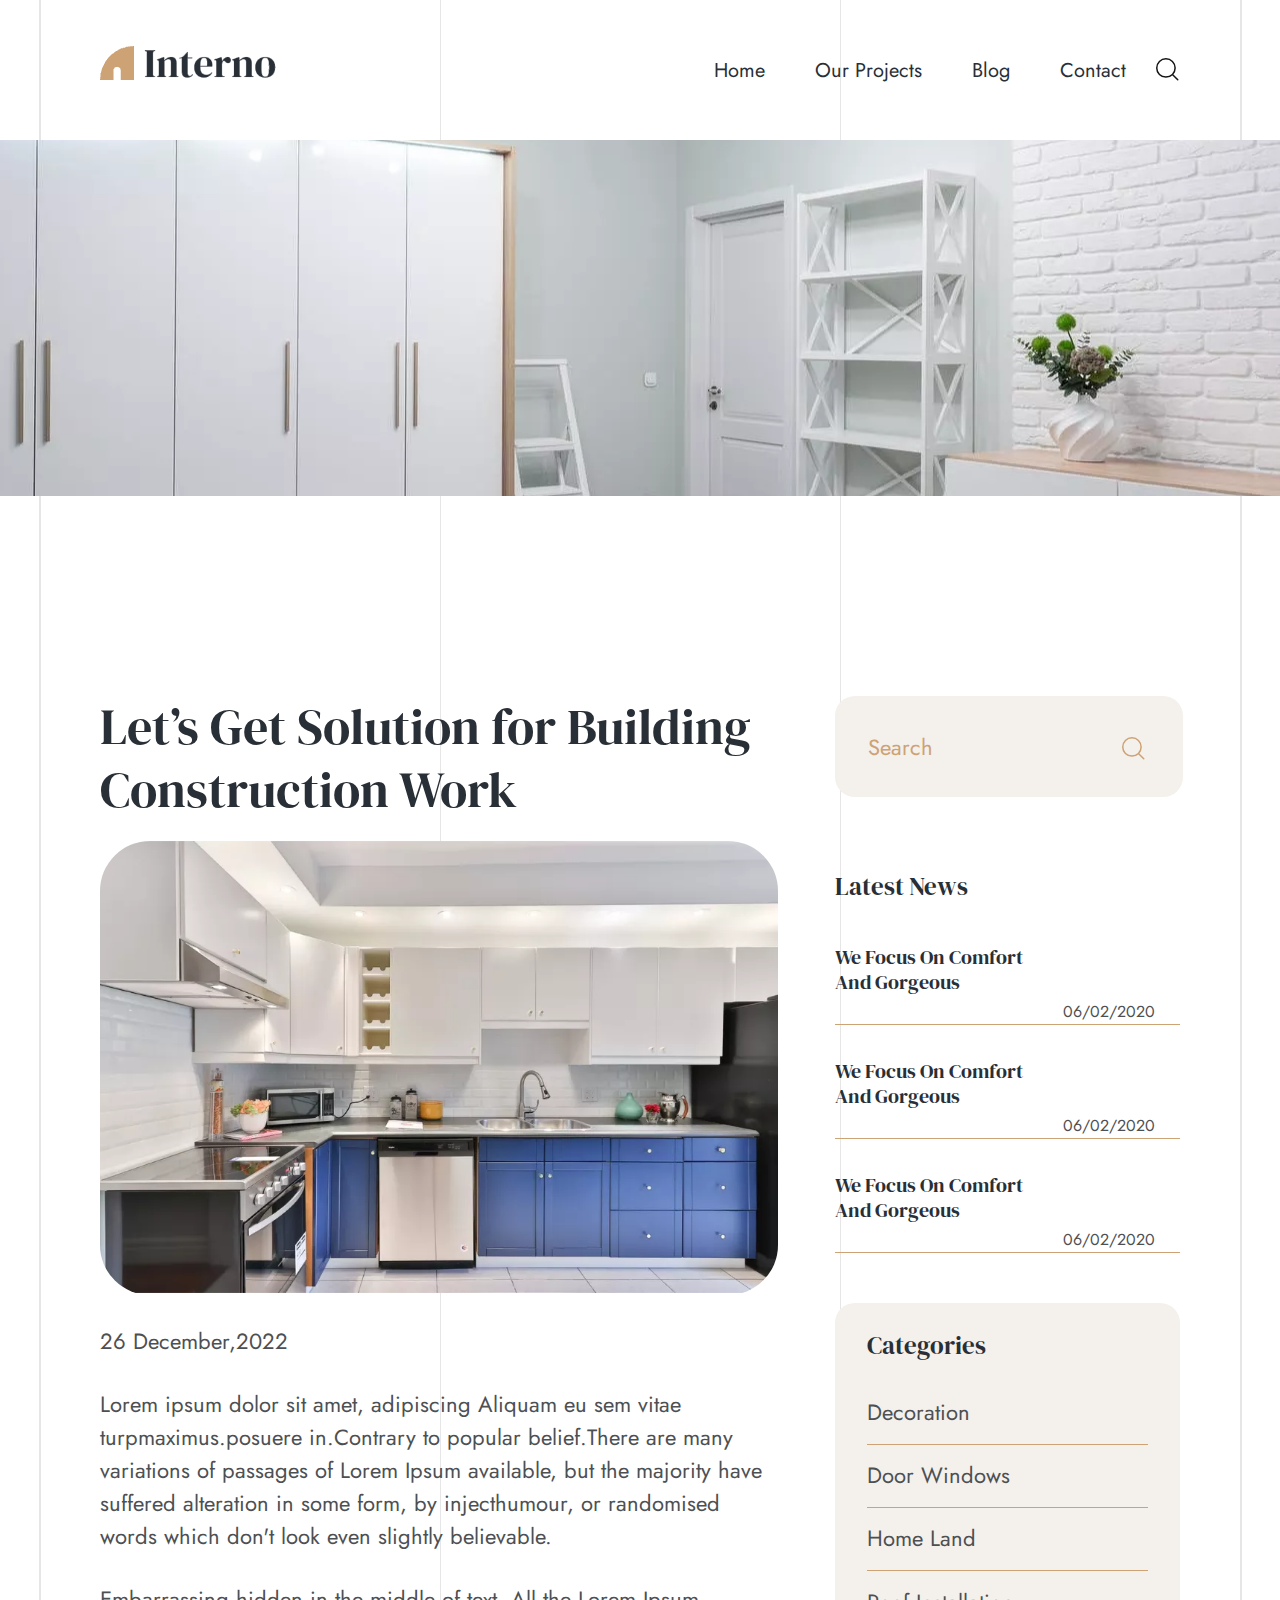
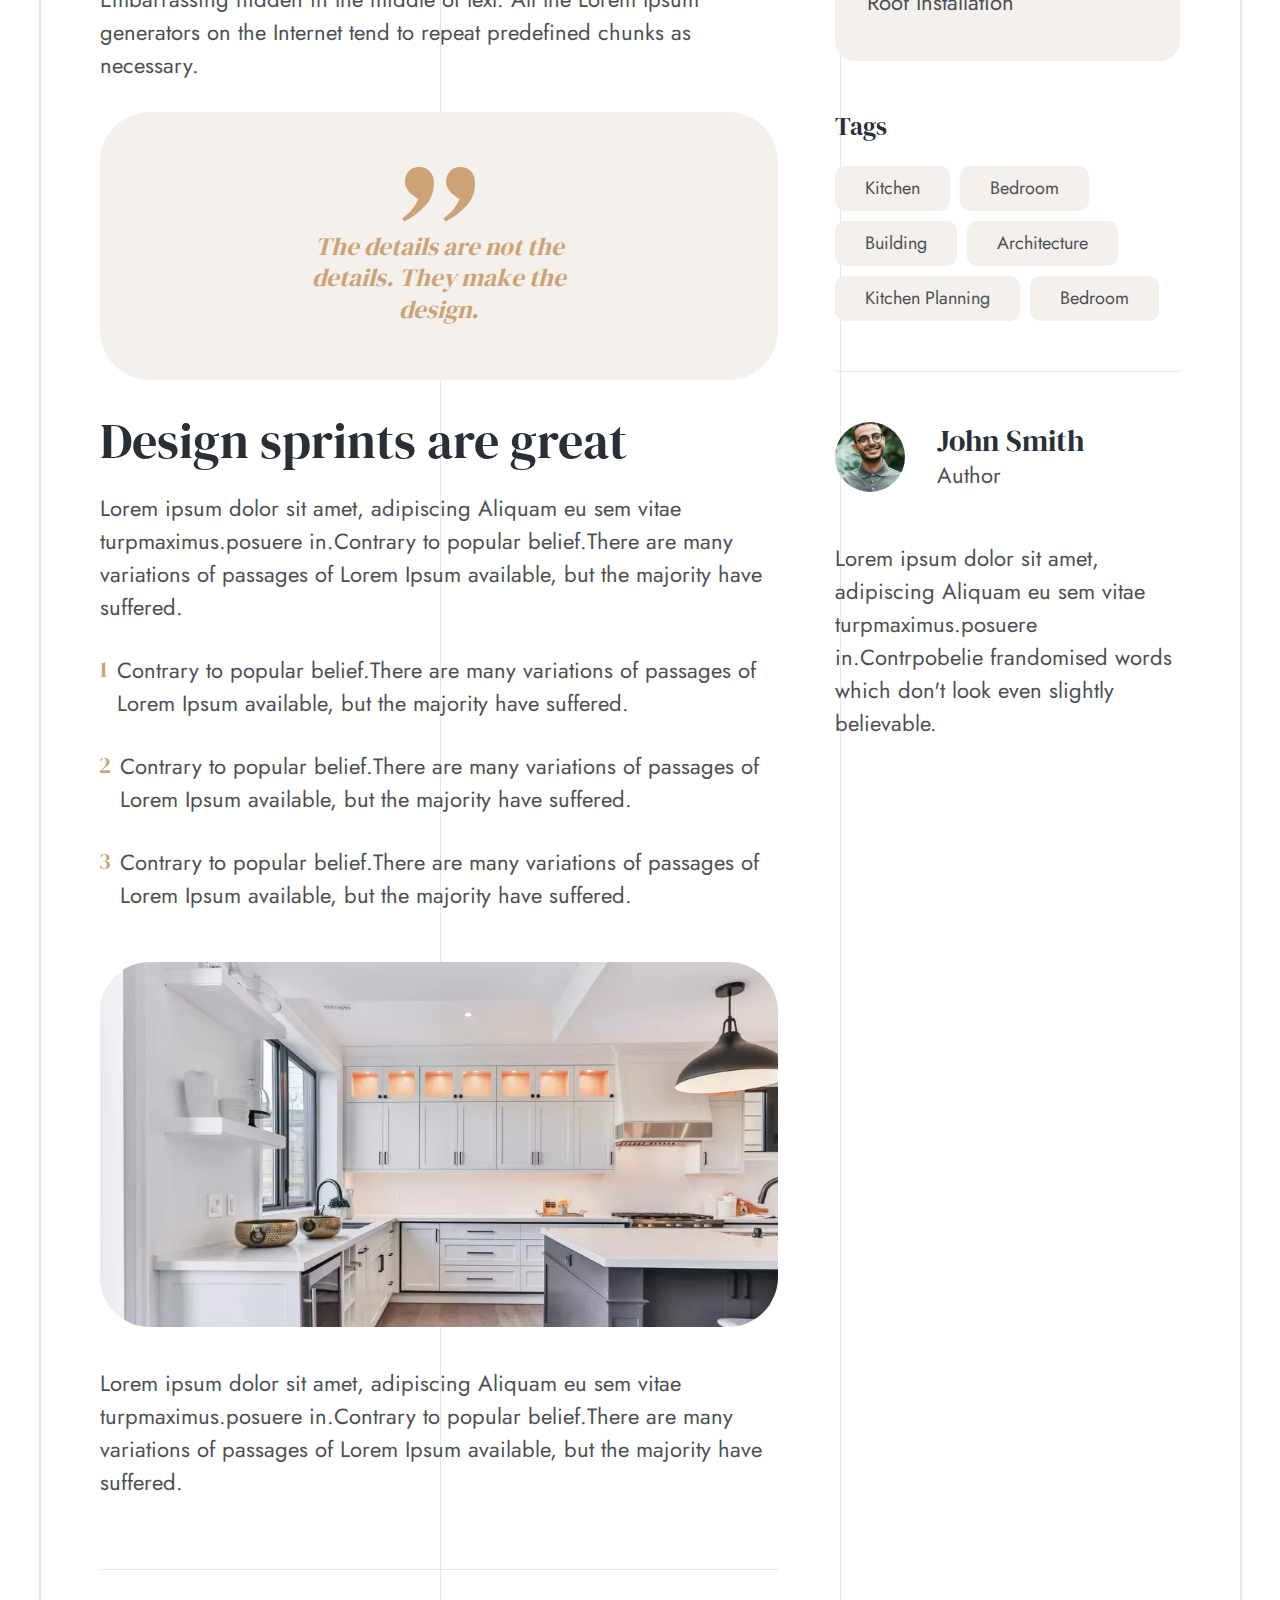
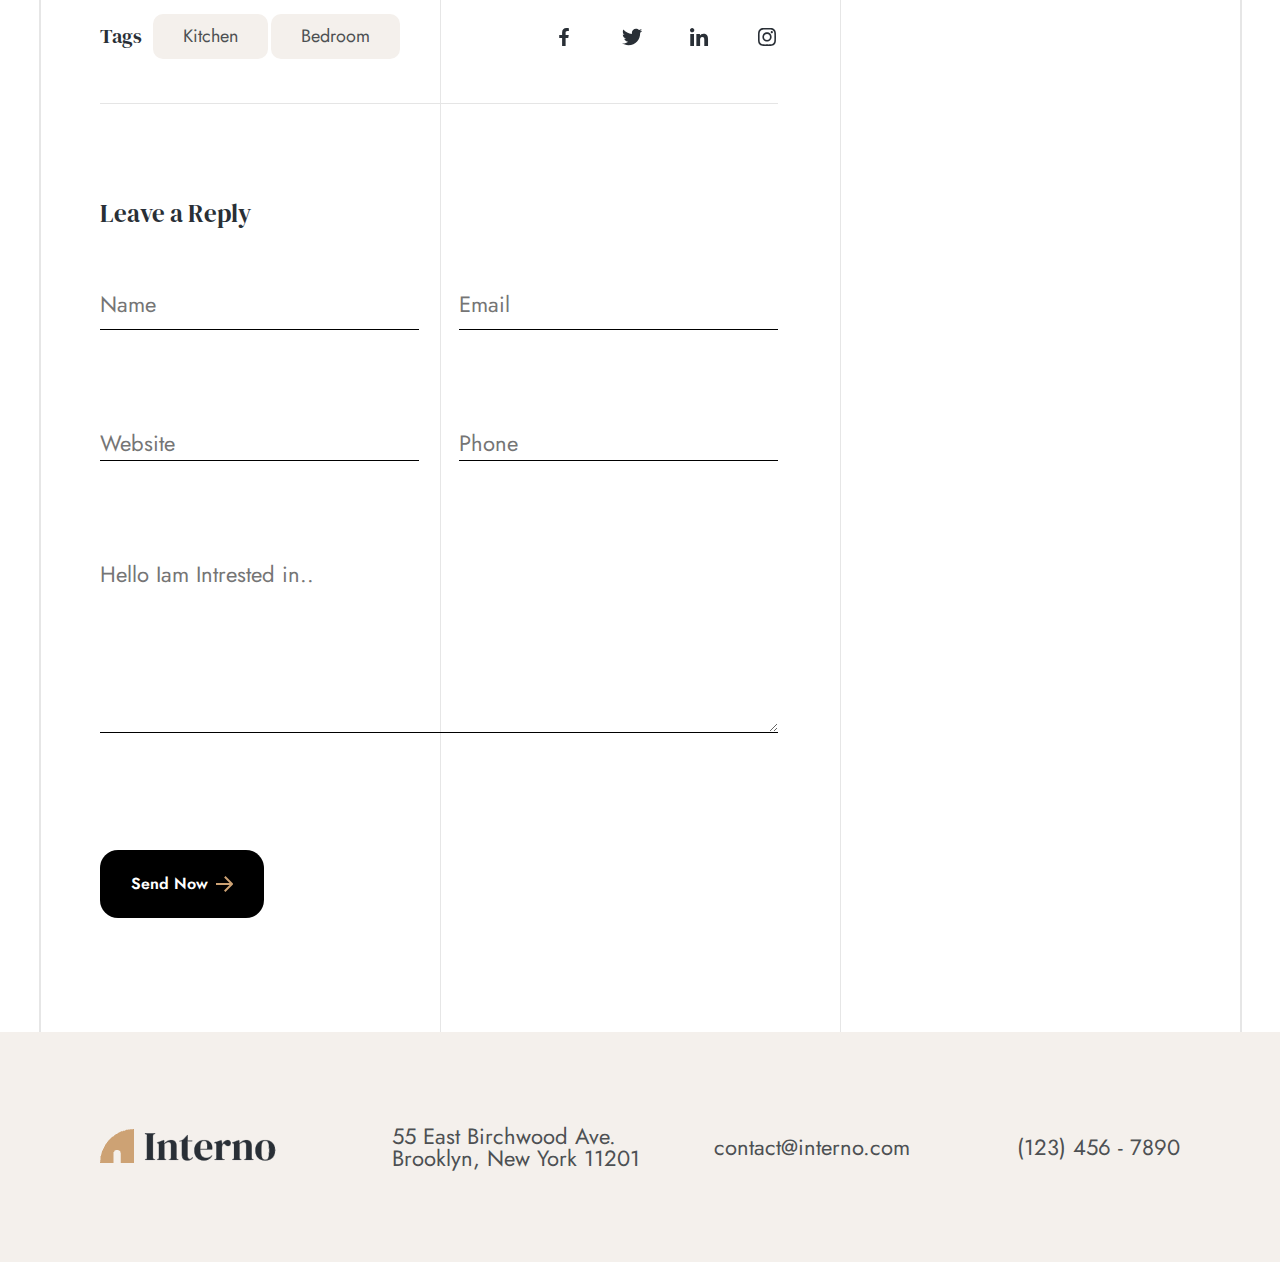
==== commit d66ece33: "исправил ошибки в подключении img" ====
--- a/blog-details.html
+++ b/blog-details.html
@@ -1 +1 @@
-<!DOCTYPE html><html lang="en"><head><meta charset="UTF-8"><meta name="viewport" content="width=device-width,initial-scale=1"><link rel="stylesheet" href="css/style.min.css"><title>interno</title><script src="js/bottom.min.js" defer="defer"></script><script src="js/forms.min.js" async></script></head><body><!DOCTYPE html><header><div class="container"><nav class="header"><div class="header__logo logo"><a href="blog-details.html" class="logo__link"><img src="img/logo.png" alt="logo" class="logo__img"></a></div><nav class="header__menu"><ul class="header__list list"><li class="list__item homet"><a href="index.html" class="list__link links">Home</a></li><li class="list__item"><a href="project.html" class="list__link links">Our Projects</a></li><li class="list__item"><a href="blog.html" class="list__link links">Blog</a></li><li class="list__item"><a href="contact-Us.html" class="list__link links">Contact</a></li><div class="list__item btn"><button class="btn__buttom"><svg class="btn__search" xmlns="http://www.w3.org/2000/svg" viewBox="0 0 24 24"><path d="M9.93 19.12C4.86 19.12 0.75 15.01 0.75 9.93C0.75 4.86 4.86 0.75 9.93 0.75C15.01 0.75 19.12 4.86 19.12 9.93C19.12 15.01 15.01 19.12 9.93 19.12ZM16.43 16.43L21.74 21.75" stroke="#141414" stroke-width="1.5" stroke-linejoin="round" stroke-linecap="round"/></svg></button></div></ul></nav></nav></div></header><!DOCTYPE html><section class="headdress-page blog-details"></section><!DOCTYPE html><section class="subcontent"><main class="subcontent__wrapper"><div class="subcontent__article"><div class="solution"><h2 class="title-h2">Let’s Get Solution for Building Construction Work</h2></div><div class="img-1"><picture><source srcset="../img/sub-content.webp" type="image/webp"><img src="../img/sub-content.png" alt="img"></picture></div><p class="paragraph subcontent__style-ph">26 December,2022</p><p class="paragraph subcontent__style-ph">Lorem ipsum dolor sit amet, adipiscing Aliquam eu sem vitae turpmaximus.posuere in.Contrary to popular belief.There are many variations of passages of Lorem Ipsum available, but the majority have suffered alteration in some form, by injecthumour, or randomised words which don't look even slightly believable.</p><p class="paragraph subcontent__style-ph">Embarrassing hidden in the middle of text. All the Lorem Ipsum generators on the Internet tend to repeat predefined chunks as necessary.</p><div class="quote"><div class="quote__quotes"><img src="../icons/quotes.svg" alt="svg"></div><div class="quote__feedback"><p class="feedback quote__style-fb">The details are not the details. They make the design.</p></div></div><div class="design"><h2 class="title-h2 design__title">Design sprints are great</h2><p class="paragraph design__style-ph">Lorem ipsum dolor sit amet, adipiscing Aliquam eu sem vitae turpmaximus.posuere in.Contrary to popular belief.There are many variations of passages of Lorem Ipsum available, but the majority have suffered.</p><div class="design__list"><div class="list-ph"><img class="img-style-list" src="../icons/1.svg" alt="svg"><p class="paragraph">Contrary to popular belief.There are many variations of passages of Lorem Ipsum available, but the majority have suffered.</p></div><div class="list-ph"><img class="img-style-list" src="../icons/2.svg" alt="svg"><p class="paragraph">Contrary to popular belief.There are many variations of passages of Lorem Ipsum available, but the majority have suffered.</p></div><div class="list-ph"><img class="img-style-list" src="../icons/3.svg" alt="svg"><p class="paragraph">Contrary to popular belief.There are many variations of passages of Lorem Ipsum available, but the majority have suffered.</p></div></div><div class="img-2"><picture><source srcset="../img/sub-content-2.webp" type="image/webp"><img src="../img/sub-content-2.png" alt="img"></picture></div><p class="paragraph design__end-ph">Lorem ipsum dolor sit amet, adipiscing Aliquam eu sem vitae turpmaximus.posuere in.Contrary to popular belief.There are many variations of passages of Lorem Ipsum available, but the majority have suffered.</p><div class="networks"><div class="networks__btn"><h4 id="tags" class="title-h4">Tags</h4><a href="#" class="tags-sidebar-btn input-text">Kitchen</a> <a href="#" class="tags-sidebar-btn input-text">Bedroom</a></div><div class="networks__social"><svg id="fb" class="social"><use xlink:href="icons/social.svg#icon-fb"></use></svg> <svg id="tvit" class="social"><use xlink:href="icons/social.svg#icon-tvit"></use></svg> <svg id="in" class="social"><use xlink:href="icons/social.svg#icon-in"></use></svg> <svg id="inst" class="social"><use xlink:href="icons/social.svg#icon-inst"></use></svg></div></div><h3 class="title-h3 form-title">Leave a Reply</h3><form id="form-blog" class="contact__form form" action=""><input id="name" class="form__name inp-sty paragraph" type="text" placeholder="Name"> <input id="url" class="form__website inp-sty paragraph" type="url" placeholder="Website"> <input id="email" class="form__email inp-sty paragraph" type="email" placeholder="Email"> <input id="tel" class="form__tel inp-sty paragraph" type="tel" placeholder="Phone"> <textarea id="textarea" class="paragraph" name="comment" placeholder="Hello Iam Intrested in.."></textarea> <button id="btn-blog" class="button"><p class="button__text">Send Now</p><img src="icons/arrow-btn.svg" alt="img"></button></form></div></div><div class="subcontent__sidebar"><div id="overlay" class="overlay"><div class="cotainer-input"><input class="paragraph" id="sidebar-search" type="text" placeholder="Search"> <button id="btn-search-sidebar" class="btn__buttom"><svg class="btn__search" xmlns="http://www.w3.org/2000/svg" viewBox="0 0 24 24"><path d="M9.93 19.12C4.86 19.12 0.75 15.01 0.75 9.93C0.75 4.86 4.86 0.75 9.93 0.75C15.01 0.75 19.12 4.86 19.12 9.93C19.12 15.01 15.01 19.12 9.93 19.12ZM16.43 16.43L21.74 21.75" stroke="#cda274" stroke-width="1.5" stroke-linejoin="round" stroke-linecap="round"/></svg></button></div></div><div class="latest-news"><h3 id="title-news" class="title-h3">Latest News</h3><div class="latest-news__cont"><h3 class="title-h4 latest-news__title">We Focus On Comfort And Gorgeous</h3><p class="message latest-news__date">06/02/2020</p></div><div class="latest-news__cont"><h3 class="title-h4 latest-news__title">We Focus On Comfort And Gorgeous</h3><p class="message latest-news__date">06/02/2020</p></div><div class="latest-news__cont"><h3 class="title-h4 latest-news__title">We Focus On Comfort And Gorgeous</h3><p class="message latest-news__date">06/02/2020</p></div></div><div class="сategories"><h3 class="title-h3 сategories__title">Categories</h3><div class="сategories__wraper"><a href="#" class="сategories__paragraph paragraph">Decoration </a><a href="#" class="сategories__paragraph paragraph">Door Windows </a><a href="#" class="сategories__paragraph paragraph">Home Land </a><a href="#" class="сategories__paragraph paragraph">Roof Installation</a></div></div><div class="tags-sidebar"><h3 class="title-h3 tags-sidebar__title">Tags</h3><div class="tags-sidebar__wraper"><a href="page404.html" class="tags-sidebar-btn input-text">Kitchen</a> <a href="page404.html" class="tags-sidebar-btn input-text">Bedroom</a> <a href="page404.html" class="tags-sidebar-btn input-text">Building</a> <a href="page404.html" class="tags-sidebar-btn input-text">Architecture</a> <a href="page404.html" class="tags-sidebar-btn input-text">Kitchen Planning</a> <a href="page404.html" class="tags-sidebar-btn input-text">Bedroom</a></div></div><div class="author"><div class="author__wrapper-img"></div><div class="autor__wrapper-text"><h3 class="title-h3 author__title">John Smith</h3><p class="paragraph">Author</p></div></div><div class="article-autor"><p class="paragraph">Lorem ipsum dolor sit amet, adipiscing Aliquam eu sem vitae turpmaximus.posuere in.Contrpobelie frandomised words which don't look even slightly believable.</p></div></div></main></section><!DOCTYPE html><footer><div class="details"><div class="details__logo logo"><a href="#" class="logo__link"><img src="img/logo.png" alt="logo" class="logo__img"></a></div><div class="details__contacts footer-contact"><p class="footer-contact__data">55 East Birchwood Ave.<br>Brooklyn, New York 11201</p><a href="mailto:example@example.com" class="footer-contact__data modification">contact@interno.com</a> <a href="tel:+1234567890" class="footer-contact__data modification">(123) 456 - 7890</a></div></div></footer><!DOCTYPE html><section class="modal hidden"><div class="search-wrapper container"><div class="inner-container"><div class="overlay"><input id="color" class="overlay__input" type="text" placeholder="Search"></div><button class="arrow"><svg class="arrow__svg" width="52" height="52" viewBox="0 0 52 52" fill="none" xmlns="http://www.w3.org/2000/svg"><circle id="circle" class="arrow__circle" cx="26" cy="26" r="25.5" stroke="#000000" stroke-width="1"/><path class="arrow__path" d="M23.05 32L29 25.31L23.05 18.62" stroke="#000000" stroke-width="3" stroke-linejoin="round" stroke-linecap="round"/></svg></button> <button class="close"><svg id="cross" width=" 22" height="22" viewBox="0 0 22 22" fill="none" xmlns="http://www.w3.org/2000/svg"><path id="cross-svg" d="M22.04 1.4L20.64 0L11.02 9.59L1.4 0L0 1.4L9.61 10.99L0 20.59L1.4 22L11.02 12.4L20.64 21.99L22.04 20.59L12.43 10.99L22.04 1.4Z" stroke="#000000"/></svg></button></div></div></section><script src="js/header.min.js"></script><script src="js/modal.min.js"></script><script src="js/lazyLoad.min.js"></script><script src="js/social.min.js"></script><script src="js/footer.min.js"></script></body></html>+<!DOCTYPE html><html lang="en"><head><meta charset="UTF-8"><meta name="viewport" content="width=device-width,initial-scale=1"><link rel="stylesheet" href="css/style.min.css"><link rel="preload" as="image" href="img/page-2.webp" type="image/webp"><link rel="preload" as="image" href="img/page-2.png" type="image/png"><title>interno</title><script src="js/bottom.min.js" defer="defer"></script><script src="js/forms.min.js" async></script></head><body><!DOCTYPE html><header><div class="container"><nav class="header"><div class="header__logo logo"><a href="blog-details.html" class="logo__link"><img src="img/logo.png" alt="logo" class="logo__img"></a></div><nav class="header__menu"><ul class="header__list list"><li class="list__item homet"><a href="index.html" class="list__link links">Home</a></li><li class="list__item"><a href="project.html" class="list__link links">Our Projects</a></li><li class="list__item"><a href="blog.html" class="list__link links">Blog</a></li><li class="list__item"><a href="contact-Us.html" class="list__link links">Contact</a></li><div class="list__item btn"><button class="btn__buttom"><svg class="btn__search" xmlns="http://www.w3.org/2000/svg" viewBox="0 0 24 24"><path d="M9.93 19.12C4.86 19.12 0.75 15.01 0.75 9.93C0.75 4.86 4.86 0.75 9.93 0.75C15.01 0.75 19.12 4.86 19.12 9.93C19.12 15.01 15.01 19.12 9.93 19.12ZM16.43 16.43L21.74 21.75" stroke="#141414" stroke-width="1.5" stroke-linejoin="round" stroke-linecap="round"/></svg></button></div></ul></nav></nav></div></header><!DOCTYPE html><section class="headdress-page blog-details"></section><!DOCTYPE html><section class="subcontent"><main class="subcontent__wrapper"><div class="subcontent__article"><div class="solution"><h2 class="title-h2">Let’s Get Solution for Building Construction Work</h2></div><div class="img-1"><picture><source srcset="img/sub-content.webp" type="image/webp"><img src="img/sub-content.png" alt="img"></picture></div><p class="paragraph subcontent__style-ph">26 December,2022</p><p class="paragraph subcontent__style-ph">Lorem ipsum dolor sit amet, adipiscing Aliquam eu sem vitae turpmaximus.posuere in.Contrary to popular belief.There are many variations of passages of Lorem Ipsum available, but the majority have suffered alteration in some form, by injecthumour, or randomised words which don't look even slightly believable.</p><p class="paragraph subcontent__style-ph">Embarrassing hidden in the middle of text. All the Lorem Ipsum generators on the Internet tend to repeat predefined chunks as necessary.</p><div class="quote"><div class="quote__quotes"><img src="icons/quotes.svg" alt="svg"></div><div class="quote__feedback"><p class="feedback quote__style-fb">The details are not the details. They make the design.</p></div></div><div class="design"><h2 class="title-h2 design__title">Design sprints are great</h2><p class="paragraph design__style-ph">Lorem ipsum dolor sit amet, adipiscing Aliquam eu sem vitae turpmaximus.posuere in.Contrary to popular belief.There are many variations of passages of Lorem Ipsum available, but the majority have suffered.</p><div class="design__list"><div class="list-ph"><img class="img-style-list" src="icons/1.svg" alt="svg"><p class="paragraph">Contrary to popular belief.There are many variations of passages of Lorem Ipsum available, but the majority have suffered.</p></div><div class="list-ph"><img class="img-style-list" src="icons/2.svg" alt="svg"><p class="paragraph">Contrary to popular belief.There are many variations of passages of Lorem Ipsum available, but the majority have suffered.</p></div><div class="list-ph"><img class="img-style-list" src="icons/3.svg" alt="svg"><p class="paragraph">Contrary to popular belief.There are many variations of passages of Lorem Ipsum available, but the majority have suffered.</p></div></div><div class="img-2"><picture><source srcset="img/sub-content-2.webp" type="image/webp"><img src="img/sub-content-2.png" alt="img"></picture></div><p class="paragraph design__end-ph">Lorem ipsum dolor sit amet, adipiscing Aliquam eu sem vitae turpmaximus.posuere in.Contrary to popular belief.There are many variations of passages of Lorem Ipsum available, but the majority have suffered.</p><div class="networks"><div class="networks__btn"><h4 id="tags" class="title-h4">Tags</h4><a href="#" class="tags-sidebar-btn input-text">Kitchen</a> <a href="#" class="tags-sidebar-btn input-text">Bedroom</a></div><div class="networks__social"><svg id="fb" class="social"><use xlink:href="icons/sosial.svg#icon-fb"></use></svg> <svg id="tvit" class="social"><use xlink:href="icons/sosial.svg#icon-tvit"></use></svg> <svg id="in" class="social"><use xlink:href="icons/sosial.svg#icon-in"></use></svg> <svg id="inst" class="social"><use xlink:href="icons/sosial.svg#icon-inst"></use></svg></div></div><h3 class="title-h3 form-title">Leave a Reply</h3><form id="form-blog" class="contact__form form" action=""><input id="name" class="form__name inp-sty paragraph" type="text" placeholder="Name"> <input id="url" class="form__website inp-sty paragraph" type="url" placeholder="Website"> <input id="email" class="form__email inp-sty paragraph" type="email" placeholder="Email"> <input id="tel" class="form__tel inp-sty paragraph" type="tel" placeholder="Phone"> <textarea id="textarea" class="paragraph" name="comment" placeholder="Hello Iam Intrested in.."></textarea> <button id="btn-blog" class="button"><p class="button__text">Send Now</p><img src="icons/arrow-btn.svg" alt="img"></button></form></div></div><div class="subcontent__sidebar"><div id="overlay" class="overlay"><div class="cotainer-input"><input class="paragraph" id="sidebar-search" type="text" placeholder="Search"> <button id="btn-search-sidebar" class="btn__buttom"><svg class="btn__search" xmlns="http://www.w3.org/2000/svg" viewBox="0 0 24 24"><path d="M9.93 19.12C4.86 19.12 0.75 15.01 0.75 9.93C0.75 4.86 4.86 0.75 9.93 0.75C15.01 0.75 19.12 4.86 19.12 9.93C19.12 15.01 15.01 19.12 9.93 19.12ZM16.43 16.43L21.74 21.75" stroke="#cda274" stroke-width="1.5" stroke-linejoin="round" stroke-linecap="round"/></svg></button></div></div><div class="latest-news"><h3 id="title-news" class="title-h3">Latest News</h3><div class="latest-news__cont"><h3 class="title-h4 latest-news__title">We Focus On Comfort And Gorgeous</h3><p class="message latest-news__date">06/02/2020</p></div><div class="latest-news__cont"><h3 class="title-h4 latest-news__title">We Focus On Comfort And Gorgeous</h3><p class="message latest-news__date">06/02/2020</p></div><div class="latest-news__cont"><h3 class="title-h4 latest-news__title">We Focus On Comfort And Gorgeous</h3><p class="message latest-news__date">06/02/2020</p></div></div><div class="сategories"><h3 class="title-h3 сategories__title">Categories</h3><div class="сategories__wraper"><a href="#" class="сategories__paragraph paragraph">Decoration </a><a href="#" class="сategories__paragraph paragraph">Door Windows </a><a href="#" class="сategories__paragraph paragraph">Home Land </a><a href="#" class="сategories__paragraph paragraph">Roof Installation</a></div></div><div class="tags-sidebar"><h3 class="title-h3 tags-sidebar__title">Tags</h3><div class="tags-sidebar__wraper"><a href="page404.html" class="tags-sidebar-btn input-text">Kitchen</a> <a href="page404.html" class="tags-sidebar-btn input-text">Bedroom</a> <a href="page404.html" class="tags-sidebar-btn input-text">Building</a> <a href="page404.html" class="tags-sidebar-btn input-text">Architecture</a> <a href="page404.html" class="tags-sidebar-btn input-text">Kitchen Planning</a> <a href="page404.html" class="tags-sidebar-btn input-text">Bedroom</a></div></div><div class="author"><div class="author__wrapper-img"></div><div class="autor__wrapper-text"><h3 class="title-h3 author__title">John Smith</h3><p class="paragraph">Author</p></div></div><div class="article-autor"><p class="paragraph">Lorem ipsum dolor sit amet, adipiscing Aliquam eu sem vitae turpmaximus.posuere in.Contrpobelie frandomised words which don't look even slightly believable.</p></div></div></main></section><!DOCTYPE html><footer><div class="details"><div class="details__logo logo"><a href="#" class="logo__link"><img src="img/logo.png" alt="logo" class="logo__img"></a></div><div class="details__contacts footer-contact"><p class="footer-contact__data">55 East Birchwood Ave.<br>Brooklyn, New York 11201</p><a href="mailto:example@example.com" class="footer-contact__data modification">contact@interno.com</a> <a href="tel:+1234567890" class="footer-contact__data modification">(123) 456 - 7890</a></div></div></footer><!DOCTYPE html><section class="modal hidden"><div class="search-wrapper container"><div class="inner-container"><div class="overlay"><input id="color" class="overlay__input" type="text" placeholder="Search"></div><button class="arrow"><svg class="arrow__svg" width="52" height="52" viewBox="0 0 52 52" fill="none" xmlns="http://www.w3.org/2000/svg"><circle id="circle" class="arrow__circle" cx="26" cy="26" r="25.5" stroke="#000000" stroke-width="1"/><path class="arrow__path" d="M23.05 32L29 25.31L23.05 18.62" stroke="#000000" stroke-width="3" stroke-linejoin="round" stroke-linecap="round"/></svg></button> <button class="close"><svg id="cross" width=" 22" height="22" viewBox="0 0 22 22" fill="none" xmlns="http://www.w3.org/2000/svg"><path id="cross-svg" d="M22.04 1.4L20.64 0L11.02 9.59L1.4 0L0 1.4L9.61 10.99L0 20.59L1.4 22L11.02 12.4L20.64 21.99L22.04 20.59L12.43 10.99L22.04 1.4Z" stroke="#000000"/></svg></button></div></div></section><script src="js/header.min.js"></script><script src="js/modal.min.js"></script><script src="js/lazyLoad.min.js"></script><script src="js/social.min.js"></script><script src="js/footer.min.js"></script></body></html>--- a/css/style.min.css
+++ b/css/style.min.css
@@ -1 +1 @@
-@charset "UTF-8";html{line-height:1.5;-webkit-text-size-adjust:100%}body{margin:0}main{display:block}h1,h2,h3,h4,h5,h6{margin:0;font-weight:inherit;font-size:inherit}hr{box-sizing:content-box;height:1px;overflow:visible;background-color:inherit;border:none}a{background-color:transparent;color:inherit;text-decoration:none;transition:color .3s,-webkit-text-decoration .3s;transition:color .3s,text-decoration .3s;transition:color .3s,text-decoration .3s,-webkit-text-decoration .3s}a:hover{text-decoration:underline}abbr[title]{border-bottom:none;-webkit-text-decoration:underline dotted;text-decoration:underline dotted}b,strong{font-weight:inherit}code,kbd,samp{font-size:inherit;background-color:rgba(0,0,0,.05);padding:2px;border-radius:4px}small{font-size:smaller}sub,sup{font-size:smaller;line-height:0;position:relative;vertical-align:baseline}sub{bottom:-.25em}sup{top:-.5em}img{border-style:none;max-width:100%;height:auto}button,input,optgroup,select,textarea{margin:0;padding:.5em 1em;border-radius:4px;border:1px solid inherit}button{cursor:pointer;background-color:inherit;color:inherit;border:none}fieldset{padding:1em;border:1px solid inherit;border-radius:4px}legend{padding:0 10px}progress{vertical-align:baseline}textarea{overflow:auto}[type=checkbox],[type=radio]{box-sizing:border-box;padding:0}[type=number]::-webkit-inner-spin-button,[type=number]::-webkit-outer-spin-button{height:auto}[type=search]{-webkit-appearance:textfield;outline-offset:-2px}[type=search]::-webkit-search-decoration{-webkit-appearance:none}::-webkit-file-upload-button{-webkit-appearance:button;font:inherit}details{display:block}summary{display:list-item;cursor:pointer}template{display:none}[hidden]{display:none}html{font-size:62.5%;height:100%;font-family:Arial,sans-serif}body{line-height:1;display:flex;flex-direction:column;min-height:100vh}*,::after,::before{margin:0;padding:0;box-sizing:border-box}ol,ul{list-style:none;padding-left:1.5em}a{color:inherit;text-decoration:none;transition:color .3s,-webkit-text-decoration 0s;transition:color .3s,text-decoration 0s;transition:color .3s,text-decoration 0s,-webkit-text-decoration 0s}a:hover{text-decoration:none}h1,h2,h3,h4,h5,h6{margin:0;font-weight:400}img{max-width:100%;height:auto}button,input,select,textarea{font-family:inherit;font-size:inherit;line-height:inherit;margin:0;padding:0;border:1px solid #ccc;border-radius:4px;box-shadow:none}button{cursor:pointer}blockquote,q{quotes:none}blockquote:after,blockquote:before,q:after,q:before{content:""}table{width:100%;border-collapse:collapse;border-spacing:0;border:1px solid #ccc}table td,table th{padding:8px;text-align:left}@font-face{font-family:"DM Serif Display";src:local("DM Serif Display");src:url(../fonts/DMSerifDisplay-Regular.ttf) format("truetype"),url(../fonts/DMSerifDisplay-Regular.woff) format("woff"),url(/fonts/DMSerifDisplay-Regular.woff2) format("woff2")}@font-face{font-family:"DM Serif Display italic";src:local("DM Serif Display");src:url(../fonts/DMSerifDisplay-Italic.ttf) format("truetype"),url(../fonts/DMSerifDisplay-Italic.woff) format("woff"),url(../fonts/DMSerifDisplay-Italic.woff2) format("woff2")}@font-face{font-family:Jost;src:local("Jost");src:url(../fonts/Jost-Italic-VariableFont_wght.ttf) format("truetype"),url(../fonts/Jost-Italic-VariableFont_wght.woff) format("woff"),url(../fonts/Jost-Italic-VariableFont_wght.woff2) format("woff2")}@font-face{font-family:Jost;src:local("Jost");src:url(../fonts/Jost-VariableFont_wght.ttf) format("truetype"),url(../fonts/Jost-VariableFont_wght.woff) format("woff"),url(../fonts/Jost-VariableFont_wght.woff2) format("woff2")}body{background-image:url(../icons/line.svg);background-repeat-x:no-repeat;background-position:center;overflow-y:scroll}.container{width:100%;display:grid;grid-template-columns:minmax(10rem,1fr) repeat(3,minmax(10rem,40rem)) minmax(10rem,1fr)}.btn-mod,.button{display:inline-block;height:-moz-max-content;height:max-content;width:-moz-max-content;width:max-content;padding:2.6rem 3.1rem;background-color:#000;border-radius:1.8rem;border:none;cursor:pointer;transition:background-color .3s ease;display:flex;align-items:center;gap:.8rem}.btn-mod__text,.button__text{color:#fff;font-family:Jost;font-size:1.6rem;font-weight:600;text-align:center}.arrow-slider{background:0 0;border:none;cursor:pointer;width:52px;height:52px}.tags-sidebar-btn{background-color:#f4f0ec;width:-moz-max-content;width:max-content;border-radius:1rem;padding:.9rem 3rem .9rem 3rem;cursor:pointer}.tags-sidebar-btn:hover{transition:.5s;color:#ccc;background-color:#292f36}.lazy{opacity:0;transform:translateY(10rem);transition:opacity 1s,transform 1s}.lazy.visible{opacity:1;transform:translateY(0)}.title-h1{color:#292f36;font-family:"DM Serif Display";font-weight:400;line-height:125%;font-size:8.5rem;letter-spacing:-.3rem;font-style:normal}.title-h2{color:#292f36;font-family:"DM Serif Display";font-weight:400;line-height:125%;font-size:5rem;font-style:normal}.title-h3{color:#292f36;font-family:"DM Serif Display";font-weight:400;line-height:125%;font-size:2.5rem;font-style:normal}.title-h4{color:#292f36;font-family:"DM Serif Display";font-weight:400;line-height:125%;font-size:2rem;font-style:normal}.paragraph{color:#4d5053;font-family:Jost;font-weight:400;line-height:150%;font-size:2.2rem}.paragraph_name{font-size:2.5rem}.feedback{color:#292f36;font-family:"DM Serif Display";font-weight:400;line-height:125%;font-size:3.5rem}.message{color:#4d5053;font-family:Jost;font-weight:400;line-height:150%;font-size:1.6rem}.message-2{color:#4d5053;font-family:Jost;font-weight:400;line-height:150%;font-size:2rem}.error404{color:#292f36;font-family:"DM Serif Display";font-weight:400;line-height:125%;font-size:25rem;color:#cda274}.input-text{color:#4d5053;font-family:Jost;font-weight:400;line-height:150%;font-size:1.8rem}.input-text_mod{color:#fff}.input-text_mod2{color:#292f36}.header{grid-column:2/5;display:grid;width:100%;height:14rem;grid-template-columns:repeat(2,1fr);align-items:center}.header__logo{transform:translateY(-.6rem)}.header__menu{width:100%;display:grid;justify-items:end;grid-template-columns:repeat(1,1fr)}.logo{display:grid;width:1fr;align-items:center;justify-items:start}.list{display:grid;grid-template-columns:repeat(5,max-content)}.list:last-child{justify-items:end}.list__item{list-style-type:none;margin-right:5rem}.list__item:nth-child(4){margin-right:3rem}.list__item:last-child{margin-right:0}.list__link{display:inline-block;transition:all .2s ease;color:#292f36;font-family:Jost;font-size:2rem;font-weight:400;line-height:125%}.btn__buttom{background:0 0;border:none;display:flex;transition:all .2s ease}.btn__search{cursor:pointer;width:2.4rem;height:2.4rem;fill:none}.homet{text-align:center}.hero{width:100%;display:grid;grid-template-columns:minmax(10rem,1fr) repeat(3,minmax(10rem,40rem)) minmax(10rem,1fr);display:grid;width:100%;height:80vh;background-image:-webkit-image-set(url('../img/banner-1.webp') type('image/webp'), url('../img/banner-1.png') type('image/png'));background-image:image-set(url('../img/banner-1.webp') type('image/webp'), url('../img/banner-1.png') type('image/png'));background-size:cover;background-position:50% 55%;border-radius:0 0 0 15rem}.hero__container{grid-column:2/5;display:grid;width:100%;align-items:center}.hero__text{grid-column:1/4;display:grid;grid-template-columns:repeat(1,1fr);grid-template-rows:repeat(2,max-content);grid-gap:2rem}.hero__title{justify-items:start;grid-row:1/2}.hero__paragraph{justify-items:start;grid-row:2/3}#about-mod{padding-top:19.8rem;padding-bottom:19.8rem}.about{grid-column:2/5;display:grid;width:100%;grid-template-columns:38% 53%;align-items:center;justify-content:space-between}.about__text{max-width:47.2rem;grid-column:1/2;display:grid;grid-template-rows:repeat(4,max-content);grid-gap:3.8rem}.about__img{grid-column:2/3;height:70rem;width:100%;background-image:-webkit-image-set(url('../img/image-1.webp') type('image/webp'), url('../img/image-1.png') type('image/png'));background-image:image-set(url('../img/image-1.webp') type('image/webp'), url('../img/image-1.png') type('image/png'));background-position:68% 63%;border-radius:0 30rem 0 15rem}.phone{display:flex;align-items:center}#phone{margin-right:1.5rem;cursor:pointer}#num{margin-bottom:1rem;color:#4d5053;font-family:Jost;font-size:2.4rem;font-weight:700}#txt{color:#4d5053;font-family:Jost;font-size:2.2rem;font-weight:400}.swiper-style{grid-column:2/5;width:100%;max-width:120rem;height:68rem;border-radius:7rem;background-color:#f4f0ec}.slyde-style{text-align:center;padding:8.8rem 22.3rem 18.3rem 22.3rem}.slid-title{margin-bottom:9rem}.slid-feedback{margin-bottom:3.4rem;font-style:italic}.swiper-button-next::after,.swiper-button-prev::after{content:""}#prev{position:relative;top:-40%;left:8%;background:0 0;color:inherit;border:none;position:relative;background:0 0;border:none;cursor:pointer;width:52px;height:52px}#next{position:relative;top:-44%;left:88%;background:0 0;color:inherit;border:none;position:relative;background:0 0;border:none;cursor:pointer;width:52px;height:52px}.client{width:100%;display:grid;grid-template-columns:minmax(10rem,1fr) repeat(3,minmax(10rem,40rem)) minmax(10rem,1fr);height:45.8rem}.client__wrapper{grid-column:2/5;display:grid;grid-template-columns:repeat(auto-fill,minmax(5,1fr));justify-items:center;align-self:center}.svg-client{width:15rem}.logo-1{grid-column:1/2}.logo-2{grid-column:2/3}.logo-3{grid-column:3/4}.logo-4{grid-column:4/5}.logo-5{grid-column:5/6}.statistics{width:100%;display:grid;grid-template-columns:minmax(10rem,1fr) repeat(3,minmax(10rem,40rem)) minmax(10rem,1fr);background-color:#f4f0ec;height:45.7rem}.statistics__wrapper{grid-column:2/5;display:grid;width:100%;grid-template-columns:repeat(4,25%);align-items:center}.stat-card{text-align:center;border-right:.1rem solid #cda274;height:-moz-max-content;height:max-content}.stat-card:last-child{border-right:none}.stat-card-1{grid-column:1/2}.stat-card-2{grid-column:2/3}.stat-card-3{grid-column:3/4}.stat-card-4{grid-column:4/5}.title-h1-mod{color:#cda274}.card{height:55rem;border:.1rem solid #ccc;border-radius:6.2rem;display:grid;grid-template-columns:5.7% repeat(20,4.4%) 5.7%;grid-template-rows:4.75% repeat(37,1.3rem) 4.75%}.card__img{grid-column:2/22;grid-row:2/24;border-radius:4.1rem 4.1rem 0 0;border:.1rem solid #ccc}.card__text{grid-column:2/19;grid-row:26/31}.card__bottom{grid-column:18/22;grid-row:34/38;justify-self:end}.card__message{grid-column:2/16;grid-row:34/38;align-self:center}.card__img-message{display:flex;justify-content:center;align-items:center;width:-moz-max-content;width:max-content;height:4.1rem;border-radius:.8rem .8rem .8rem 0;padding:0 1.1rem 0 1.1rem;background-color:#fff;position:relative;top:21.8rem;left:2rem}.page{width:100%;display:grid;grid-template-columns:minmax(10rem,1fr) repeat(3,minmax(10rem,40rem)) minmax(10rem,1fr);padding-top:17.8rem;padding-bottom:17.8rem}.page__wrapper{grid-column:2/5;display:grid;width:100%;grid-template-rows:repeat(2,max-content);grid-template-columns:repeat(3,1fr)}.page__title{grid-column:1/5;grid-row:1/2;text-align:center;padding:0 16.2% 0 16.2%}.page__title-style{margin-bottom:1.2rem}.page__paragraph{margin-bottom:5.2rem}.page__cards{width:100%;grid-column:1/5;grid-row:2/3;display:grid;grid-template-columns:repeat(3,32%);grid-gap:2.4rem}.buttom-grey circle{fill:#f4f0ec}#card-1{grid-column:1/2;background-color:#fff}#card-2{grid-column:2/3;background-color:#f4f0ec}#card-3{grid-column:3/4}#card-1-img{background-image:-webkit-image-set(url('../img/card-1.webp') type('image/webp'), url('../img/card-1.png') type('image/png'));background-image:image-set(url('../img/card-1.webp') type('image/webp'), url('../img/card-1.png') type('image/png'));background-position-x:-17rem;background-position-y:-5rem;background-position-x:-17rem;background-position-y:-5rem}#card-2-img{background-image:-webkit-image-set(url('../img/card-2.webp') type('image/webp'), url('../img/card-2.png') type('image/png'));background-image:image-set(url('../img/card-2.webp') type('image/webp'), url('../img/card-2.png') type('image/png'));background-position-x:-17rem;background-position-y:-5rem}#card-3-img{background-image:-webkit-image-set(url('../img/card-3.webp') type('image/webp'), url('../img/card-3.png') type('image/png'));background-image:image-set(url('../img/card-3.webp') type('image/webp'), url('../img/card-3.png') type('image/png'));background-position-x:-17rem;background-position-y:-5rem}.news{width:100%;display:grid;grid-template-columns:minmax(10rem,1fr) repeat(3,minmax(10rem,40rem)) minmax(10rem,1fr);padding-bottom:21.2rem}.subscribe{grid-column:2/5;background-color:#292f36;height:-moz-min-content;height:min-content;padding:8rem 0 8rem 0;border-radius:7rem;text-align:center}.subscribe__title{color:#fff;margin-bottom:1.1rem}.subscribe__paragraph{color:#fff;margin-bottom:3.2rem}.subscribe__box{margin:0 auto;width:33%;height:7.5rem;display:flex}.box-input{width:60%;height:100%;border-radius:1.2rem 0 0 1.2rem;padding:1rem;border:none}.box-input:focus{outline:0}.box-btn{background-color:#cda274;color:#fff;width:40%;height:100%;border-radius:0 1.2rem 1.2rem 0;border:none}.contact{width:100%;display:grid;grid-template-columns:minmax(10rem,1fr) repeat(3,minmax(10rem,40rem)) minmax(10rem,1fr);padding-bottom:15.6rem}.contact__container{grid-column:2/5;display:grid;width:100%;grid-template-columns:minmax(20rem,1fr) repeat(2,1fr) minmax(20rem,1fr)}.contact__title{grid-column:2/4;text-align:center;margin-bottom:2.2rem}.contact__form{grid-column:2/4}.form{display:grid;grid-template-columns:repeat(2,1fr);grid-gap:4rem}.form__name{grid-column:1/2;grid-row:1/2}.form__website{grid-column:1/2;grid-row:2/3}.form__email{grid-column:2/3;grid-row:1/2}.form__tel{grid-column:2/3;grid-row:2/3}.form__btn-container{margin:0 auto;grid-column:1/3}.form__name{height:5rem}.form__email{height:5rem}#textarea{margin-bottom:7.7rem;background-color:rgba(255,255,255,0);grid-column:1/3;border:none;border-radius:0;border-bottom:.2px solid #000;outline:0;height:17.5rem;width:100%}.inp-sty{background-color:rgba(255,255,255,0);border:none;margin-bottom:5.7rem;border-radius:0;border-bottom:.2px solid #000;outline:0;width:100%}footer{width:100%;display:grid;grid-template-columns:minmax(10rem,1fr) repeat(3,minmax(10rem,40rem)) minmax(10rem,1fr);height:23rem;align-items:center;background-color:#f4f0ec}.details{grid-column:2/5;display:grid;width:100%;grid-template-columns:repeat(4,1fr);grid-template-rows:repeat(1,min-content)}.details__contacts{grid-column:2/5;display:grid;width:100%;grid-template-columns:repeat(3,1fr)}.footer-contact{justify-items:end;align-items:center}.footer-contact__data{color:#4d5053;font-family:Jost;font-size:22px;font-weight:400;text-decoration:none}.modal{position:fixed;top:0;width:100%;height:100vh;z-index:9999;background-color:rgba(0,0,0,.502)}.hidden{display:none}.search-wrapper{height:14rem;background-color:#fff}.overlay{padding:0 4rem 0 0}.inner-container{grid-column:2/5;display:grid;width:100%;display:grid;grid-template-columns:1fr repeat(2,minmax(min-content,max-content));align-items:center}.overlay{padding:0 4rem 0 0}.overlay__input{grid-column:1/2;width:100%;padding:1rem;border:.2rem solid #000;border-radius:3rem;font-family:Jost;color:#4d5053;font-size:2rem;font-weight:400;line-height:150%;box-shadow:none;outline:0}.arrow{grid-column:2/3;background:0 0;border:none;cursor:pointer;padding:0 4rem 0 0}.close{grid-column:3/4;background:0 0;border:none;cursor:pointer;padding:0;justify-self:end}.headdress-page{width:100%;display:grid;grid-template-columns:minmax(10rem,1fr) repeat(3,minmax(10rem,40rem)) minmax(10rem,1fr);width:100%;height:35.6rem}.insert{display:flex;flex-direction:column;text-align:center;padding:4.1rem 7.8rem 4.1rem 7.8rem;min-width:50.3rem;height:17.8rem;grid-column:2/5;background-color:#fff;border-radius:3.7rem 3.7rem 0 0}.blog{background-image:-webkit-image-set(url('../img/page-1.webp') type('image/webp'), url('../img/page-1.png') type('image/png'));background-image:image-set(url('../img/page-1.webp') type('image/webp'), url('../img/page-1.png') type('image/png'));background-position:50% 47%;margin-bottom:20rem;justify-items:center;align-items:end}.blog-details{background-image:-webkit-image-set(url('../img/page-2.webp') type('image/webp'), url('../img/page-2.png') type('image/png'));background-image:image-set(url('../img/page-2.webp') type('image/webp'), url('../img/page-2.png') type('image/png'));background-position:50% 47%;margin-bottom:20rem;justify-items:center;align-items:end}.our-project{background-image:-webkit-image-set(url('../img/page-3.webp') type('image/webp'), url('../img/page-3.png') type('image/png'));background-image:image-set(url('../img/page-3.webp') type('image/webp'), url('../img/page-3.png') type('image/png'));background-position:50% 47%;margin-bottom:20rem;justify-items:center;align-items:end}.cont-Us{background-image:-webkit-image-set(url('../img/page-4.webp') type('image/webp'), url('../img/page-4.png') type('image/png'));background-image:image-set(url('../img/page-4.webp') type('image/webp'), url('../img/page-4.png') type('image/png'));background-position:50% 47%;margin-bottom:20rem;justify-items:center;align-items:end}.subcontent{width:100%;display:grid;grid-template-columns:minmax(10rem,1fr) repeat(3,minmax(10rem,40rem)) minmax(10rem,1fr);width:100%}.subcontent__wrapper{grid-column:2/5;display:grid;width:100%;grid-template-columns:minmax(1fr,80.4rem) minmax(1fr,34.5rem);grid-gap:5.7rem}.subcontent__article{grid-column:1/2;max-width:80.4rem}.subcontent__sidebar{grid-column:2/3;max-width:34.5rem}.subcontent__style-ph{margin-bottom:3rem}.solution{margin-bottom:2rem}.img-1{max-width:80rem;max-height:53.9rem;border-radius:5rem;overflow:hidden;margin-bottom:3rem}.img-2{max-width:80rem;max-height:36.5rem;border-radius:5rem;overflow:hidden;margin-bottom:4rem}.quote{text-align:center;max-width:80rem;min-height:24rem;margin-bottom:3rem;background-color:#f4f0ec;border-radius:5rem;padding:5.5rem 27% 5.5rem 27%}.quote__quotes{margin-bottom:.7rem}.quote__style-fb{font-size:2.5rem;font-style:italic;color:#cda274}.design{max-width:80rem}.design__list{max-width:80rem;display:flex;flex-direction:column}.design__title{margin-bottom:2rem}.design__style-ph{margin-bottom:3rem}.design__end-ph{margin-bottom:7rem}.list-ph{display:flex;margin-bottom:3rem}.list-ph:last-child{margin-bottom:5rem}.img-style-list{height:1.5rem;margin-right:1rem;margin-top:.8rem}.networks{display:grid;grid-template-columns:repeat(2,50%);min-height:13.5rem;margin-bottom:9.4rem;border-top:solid .1rem #e5e5e5;border-bottom:solid .1rem #e5e5e5}.networks__btn{grid-column:1/2;display:grid;grid-template-columns:15.5% 35% 1fr;align-items:center}.networks__social{grid-column:2/3;display:grid;grid-template-columns:repeat(5,20%);justify-items:end;align-items:center;padding-right:.1rem}#fb{grid-column:2/3}#tvit{grid-column:3/4}#in{grid-column:4/5}#inst{grid-column:5/6}#form-blog{margin-bottom:11.4rem}.social{height:1.8rem;width:2rem;fill:#292f36;cursor:pointer;transition:fill .3s ease,transform .3s ease}.social:hover{transform:scale(1.9)}.facebook-icon{fill:#3b5998}.twitter-icon{fill:#55acee}.linkedIn-icon{fill:#0077b5}.instagram-icon{fill:#8134af}#kitchan{max-height:5rem;grid-column:2/3}#bedroom{max-height:5rem;background:#f4f0ec;grid-column:3/4}#tags{grid-column:1/2}.form-title{margin-bottom:5rem}#btn-cont-form{grid-column:1/2}#sidebar-search{padding:3.4rem 3.3rem 3.4rem 3.3rem;height:10.1rem;width:114%;border:none;border-radius:2rem;background-color:#f4f0ec}#sidebar-search::-moz-placeholder{color:#cda274}#sidebar-search::placeholder{color:#cda274}#btn-search-sidebar{position:relative;top:-6rem;left:94%}#overlay{margin-bottom:5rem}#title-news{margin-bottom:4.3rem}.latest-news{width:100%;margin-bottom:5rem}.latest-news__cont{display:grid;grid-template-columns:33% 33% 33%;grid-template-rows:repeat(2,min-content);border-bottom:1px solid #cda274;margin-bottom:3.4rem}.latest-news__cont:last-child{margin-bottom:0}.latest-news__title{grid-column:1/3;margin-bottom:.5rem}.latest-news__date{grid-column:3/4;grid-row:3/4}.сategories{border-radius:2rem;background-color:#f4f0ec;width:100%;padding:2.7rem 3.2rem 2.7rem 3.2rem;margin-bottom:5rem}.сategories__title{margin-bottom:2rem}.сategories__paragraph{display:flex;align-items:center;height:6.3rem;border-bottom:.1rem solid #cda274}.сategories__paragraph:last-child{border-bottom:none}.сategories__paragraph:hover{color:#cda274}.tags-sidebar{width:100%;border-bottom:.1rem solid #e5e5e5;margin-bottom:5rem}.tags-sidebar__title{margin-bottom:2.4rem}.tags-sidebar__wraper{display:flex;flex-wrap:wrap;gap:1rem;margin-bottom:5rem}.author{width:100%;display:flex;margin-bottom:5rem}.author__wrapper-img{margin-right:3.2rem;width:7rem;height:7rem;border-radius:50%;background-image:url(../img/Photo-autor.png)}.author__title{font-size:3rem}.btn-container{grid-column:2/5;justify-items:center;padding:0 16rem 0 16rem;margin-bottom:6.1rem}.btn-wrapper-project{min-width:100%;display:grid;grid-template-columns:repeat(4,1fr);height:7.5rem;border:solid .1rem #cda274;border-radius:1.8rem}.btn-wrapper-project__link{text-align:center;width:100%;height:100%;box-sizing:border-box;padding:2.6rem clamp(1rem,10%,6.6rem) 2.6rem clamp(1rem,10%,6.6rem);border-radius:1.6rem;height:7.3rem;white-space:nowrap}.btn-wrapper-project__link:hover{background-color:#cda274;transition:1s}#btn-1{grid-column:1/2}#btn-2{grid-column:2/3}#btn-3{grid-column:3/4}#btn-4{grid-column:4/5}.card-wrapper-progect{max-width:120rem;grid-column:2/5;display:grid;gap:3rem;grid-template-columns:repeat(2,1fr);grid-template-rows:repeat(3,1fr);margin-bottom:21.4rem}.card-wrapper-progect__img{max-width:58.5rem;height:52.2rem}#progect-img-1{grid-column:1/2;grid-row:1/2;background-image:-webkit-image-set(url('../img/Photo-1.webp') type('image/webp'), url('../img/Photo-1.png') type('image/png'));background-image:image-set(url('../img/Photo-1.webp') type('image/webp'), url('../img/Photo-1.png') type('image/png'))}#progect-img-2{grid-column:2/3;grid-row:1/2;background-image:-webkit-image-set(url('../img/Photo-2.webp') type('image/webp'), url('../img/Photo-2.png') type('image/png'));background-image:image-set(url('../img/Photo-2.webp') type('image/webp'), url('../img/Photo-2.png') type('image/png'))}#progect-img-3{grid-column:1/2;grid-row:2/3;background-image:-webkit-image-set(url('../img/Photo-3.webp') type('image/webp'), url('../img/Photo-3.png') type('image/png'));background-image:image-set(url('../img/Photo-3.webp') type('image/webp'), url('../img/Photo-3.png') type('image/png'))}#progect-img-4{grid-column:2/3;grid-row:2/3;background-image:-webkit-image-set(url('../img/Photo-4.webp') type('image/webp'), url('../img/Photo-4.png') type('image/png'));background-image:image-set(url('../img/Photo-4.webp') type('image/webp'), url('../img/Photo-4.png') type('image/png'))}#progect-img-5{grid-column:1/2;grid-row:3/4;background-image:-webkit-image-set(url('../img/Photo-5.webp') type('image/webp'), url('../img/Photo-5.png') type('image/png'));background-image:image-set(url('../img/Photo-5.webp') type('image/webp'), url('../img/Photo-5.png') type('image/png'))}#progect-img-6{grid-column:2/3;grid-row:3/4;background-image:-webkit-image-set(url('../img/Photo-6.webp') type('image/webp'), url('../img/Photo-6.png') type('image/png'));background-image:image-set(url('../img/Photo-6.webp') type('image/webp'), url('../img/Photo-6.png') type('image/png'))}.contact-us-content{grid-column:2/5;display:grid;grid-template-columns:repeat(2,1fr);justify-items:center;margin-bottom:8.5rem}.contact-us-content__title{grid-column:1/3;text-align:center;max-width:68.3rem;margin-bottom:8rem}.contact-us-content__form{grid-column:1/3;width:100%;display:grid;grid-template-columns:1fr 66%}.contact-us-content__details{width:85%;height:43.7rem;background-color:#f4f0ec;border-radius:5rem}.contact-card{display:grid;grid-template-columns:3.2rem repeat(2,1fr) 3.2rem;grid-template-rows:7.6rem repeat(2,auto) 7.6rem}.contact-card__mail-phone{grid-row:2/3;grid-column:2/4}.contact-card__sosial{grid-row:3/4;grid-column:2/4}#form-contact-us{max-width:100%;grid-gap:2rem}.social-card{margin-right:3.5rem}.social-card:last-child{margin-right:0}.line-card{display:flex;align-items:center;margin-bottom:3rem}.line-card__icon{margin-right:1.5rem}.line-card__style:hover{color:#cda274}.cont-US{margin-bottom:5.8rem;background-color:rgba(255,255,255,0);grid-column:1/3;border:none;border-radius:0;border-bottom:.2px solid #000;outline:0;height:12rem;width:100%}.cont-US-btn{width:45%;grid-column:2/3;display:flex;justify-content:flex-end;position:relative;left:55%}.page404__wrapper{grid-column:2/6;display:flex;height:82vh}.page404__info{padding:15rem 0 15rem 0;width:30%;margin-right:15rem;height:-moz-max-content;height:max-content}.page404__message{line-height:80%;margin-bottom:2rem}.page404__ph{margin-bottom:4rem}.page404__banner{width:100%;height:100%;background-image:-webkit-image-set(url('../img/error404.webp') type('image/webp'), url('../img/error404.png') type('image/png'));background-image:image-set(url('../img/error404.webp') type('image/webp'), url('../img/error404.png') type('image/png'));border-radius:0 0 0 35.3rem}.post{grid-column:2/5}.post__wrapper{display:grid;grid-template-columns:repeat(2,1fr)}.post__title{grid-column:1/2;margin-bottom:2.7rem}.card-post{grid-column:1/3;width:100%;padding:2.2rem;display:grid;grid-gap:6.3rem;grid-template-columns:repeat(2,1fr);box-sizing:border-box;border:.1rem solid #e7e7e7;border-radius:6.2rem;margin-bottom:15rem}.card-post__img{grid-column:1/2;width:100%;height:100%;background-image:-webkit-image-set(url('../img/post-banner.webp') type('image/webp'), url('../img/post-banner.png') type('image/png'));background-image:image-set(url('../img/post-banner.webp') type('image/webp'), url('../img/post-banner.png') type('image/png'));border-radius:4.1rem;background-position:center}.card-post__article{padding-top:5.2rem;padding-bottom:5.2rem;padding-right:3.4rem;border-radius:0 4.1rem 4.1rem 0;display:grid;grid-template-columns:repeat(2,1fr);grid-template-rows:repeat(4,min-content)}.card-post__title{width:80%;grid-column:1/3;grid-row:1/2;margin-bottom:2.3rem}.card-post__ph1{grid-column:1/3;grid-row:2/3;margin-bottom:5rem}.card-post__ph2{grid-column:1/3;grid-row:3/4;margin-bottom:5rem}.card-post__btn{display:flex;justify-content:flex-end;align-items:center;grid-column:2/3;grid-row:4/5}.card-post__date{display:flex;align-items:center;justify-content:flex-start;grid-column:1/2;grid-row:4/5}.mySwiper{overflow:hidden}.container-swiper-v{width:100%;height:100%;display:grid;grid-template-columns:minmax(10rem,1fr) repeat(3,minmax(10rem,40rem)) minmax(10rem,1fr);margin-bottom:20rem}.mySwiper{position:relative;grid-column:2/5}.swiper-slide-style{width:100%;height:-moz-max-content;height:max-content}.custom-pagination{text-align:center;z-index:10}.grid{display:grid;grid-template-columns:repeat(3,1fr);grid-gap:1.5rem}.swiper-pagination-bullet{height:5.2rem;width:5.2rem}.swiper-wrapper-st-card{height:-moz-max-content;height:max-content;margin-bottom:5rem}.pagination-arrow{display:grid;grid-template-columns:minmax(5rem,46.6rem) repeat(2,minmax(min-content,5.2rem)) minmax(5rem,46.6rem);grid-gap:2rem}#cust-pag{grid-column:2/3;display:grid;grid-template-columns:repeat(3,minmax(min-content,5.2rem));grid-gap:2rem;justify-items:center}#swip-blog{position:static;border-radius:50%;width:5.2rem;height:5.2rem;grid-column:3/4;--swiper-navigation-size:0rem}.swiper-pagination-bullet-active{background:#f4f0ec!important;border:none!important;display:flex;justify-content:center;align-items:center;color:#4d5053;font-family:Jost;font-weight:400;line-height:150%;font-size:1.6rem}.swiper-pagination-bullet{background:#fff;margin:0!important;opacity:100!important;display:flex;justify-content:center;align-items:center;color:#4d5053;font-family:Jost;font-weight:400;line-height:150%;font-size:1.6rem;border:1px solid #cda274}.card-grey{background-color:#f4f0ec}+@charset "UTF-8";html{line-height:1.5;-webkit-text-size-adjust:100%}body{margin:0}main{display:block}h1,h2,h3,h4,h5,h6{margin:0;font-weight:inherit;font-size:inherit}hr{box-sizing:content-box;height:1px;overflow:visible;background-color:inherit;border:none}a{background-color:transparent;color:inherit;text-decoration:none;transition:color .3s,-webkit-text-decoration .3s;transition:color .3s,text-decoration .3s;transition:color .3s,text-decoration .3s,-webkit-text-decoration .3s}a:hover{text-decoration:underline}abbr[title]{border-bottom:none;-webkit-text-decoration:underline dotted;text-decoration:underline dotted}b,strong{font-weight:inherit}code,kbd,samp{font-size:inherit;background-color:rgba(0,0,0,.05);padding:2px;border-radius:4px}small{font-size:smaller}sub,sup{font-size:smaller;line-height:0;position:relative;vertical-align:baseline}sub{bottom:-.25em}sup{top:-.5em}img{border-style:none;max-width:100%;height:auto}button,input,optgroup,select,textarea{margin:0;padding:.5em 1em;border-radius:4px;border:1px solid inherit}button{cursor:pointer;background-color:inherit;color:inherit;border:none}fieldset{padding:1em;border:1px solid inherit;border-radius:4px}legend{padding:0 10px}progress{vertical-align:baseline}textarea{overflow:auto}[type=checkbox],[type=radio]{box-sizing:border-box;padding:0}[type=number]::-webkit-inner-spin-button,[type=number]::-webkit-outer-spin-button{height:auto}[type=search]{-webkit-appearance:textfield;outline-offset:-2px}[type=search]::-webkit-search-decoration{-webkit-appearance:none}::-webkit-file-upload-button{-webkit-appearance:button;font:inherit}details{display:block}summary{display:list-item;cursor:pointer}template{display:none}[hidden]{display:none}html{font-size:62.5%;height:100%;font-family:Arial,sans-serif}body{line-height:1;display:flex;flex-direction:column;min-height:100vh}*,::after,::before{margin:0;padding:0;box-sizing:border-box}ol,ul{list-style:none;padding-left:1.5em}a{color:inherit;text-decoration:none;transition:color .3s,-webkit-text-decoration 0s;transition:color .3s,text-decoration 0s;transition:color .3s,text-decoration 0s,-webkit-text-decoration 0s}a:hover{text-decoration:none}h1,h2,h3,h4,h5,h6{margin:0;font-weight:400}img{max-width:100%;height:auto}button,input,select,textarea{font-family:inherit;font-size:inherit;line-height:inherit;margin:0;padding:0;border:1px solid #ccc;border-radius:4px;box-shadow:none}button{cursor:pointer}blockquote,q{quotes:none}blockquote:after,blockquote:before,q:after,q:before{content:""}table{width:100%;border-collapse:collapse;border-spacing:0;border:1px solid #ccc}table td,table th{padding:8px;text-align:left}@font-face{font-family:"DM Serif Display";src:local("DM Serif Display");src:url(../fonts/DMSerifDisplay-Regular.ttf) format("truetype"),url(../fonts/DMSerifDisplay-Regular.woff) format("woff"),url(/fonts/DMSerifDisplay-Regular.woff2) format("woff2")}@font-face{font-family:"DM Serif Display italic";src:local("DM Serif Display");src:url(../fonts/DMSerifDisplay-Italic.ttf) format("truetype"),url(../fonts/DMSerifDisplay-Italic.woff) format("woff"),url(../fonts/DMSerifDisplay-Italic.woff2) format("woff2")}@font-face{font-family:Jost;src:local("Jost");src:url(../fonts/Jost-Italic-VariableFont_wght.ttf) format("truetype"),url(../fonts/Jost-Italic-VariableFont_wght.woff) format("woff"),url(../fonts/Jost-Italic-VariableFont_wght.woff2) format("woff2")}@font-face{font-family:Jost;src:local("Jost");src:url(../fonts/Jost-VariableFont_wght.ttf) format("truetype"),url(../fonts/Jost-VariableFont_wght.woff) format("woff"),url(../fonts/Jost-VariableFont_wght.woff2) format("woff2")}body{background-image:url(../icons/line.svg);background-repeat-x:no-repeat;background-position:center;overflow-y:scroll}.container{width:100%;display:grid;grid-template-columns:minmax(10rem,1fr) repeat(3,minmax(10rem,40rem)) minmax(10rem,1fr)}.btn-mod,.button{display:inline-block;height:-moz-max-content;height:max-content;width:-moz-max-content;width:max-content;padding:2.6rem 3.1rem;background-color:#000;border-radius:1.8rem;border:none;cursor:pointer;transition:background-color .3s ease;display:flex;align-items:center;gap:.8rem}.btn-mod__text,.button__text{color:#fff;font-family:Jost;font-size:1.6rem;font-weight:600;text-align:center}.arrow-slider{background:0 0;border:none;cursor:pointer;width:52px;height:52px}.tags-sidebar-btn{background-color:#f4f0ec;width:-moz-max-content;width:max-content;border-radius:1rem;padding:.9rem 3rem .9rem 3rem;cursor:pointer}.tags-sidebar-btn:hover{transition:.5s;color:#ccc;background-color:#292f36}.lazy{opacity:0;transform:translateY(10rem);transition:opacity 1s,transform 1s}.lazy.visible{opacity:1;transform:translateY(0)}.title-h1{color:#292f36;font-family:"DM Serif Display";font-weight:400;line-height:125%;font-size:8.5rem;letter-spacing:-.3rem;font-style:normal}.title-h2{color:#292f36;font-family:"DM Serif Display";font-weight:400;line-height:125%;font-size:5rem;font-style:normal}.title-h3{color:#292f36;font-family:"DM Serif Display";font-weight:400;line-height:125%;font-size:2.5rem;font-style:normal}.title-h4{color:#292f36;font-family:"DM Serif Display";font-weight:400;line-height:125%;font-size:2rem;font-style:normal}.paragraph{color:#4d5053;font-family:Jost;font-weight:400;line-height:150%;font-size:2.2rem}.paragraph_name{font-size:2.5rem}.feedback{color:#292f36;font-family:"DM Serif Display";font-weight:400;line-height:125%;font-size:3.5rem}.message{color:#4d5053;font-family:Jost;font-weight:400;line-height:150%;font-size:1.6rem}.message-2{color:#4d5053;font-family:Jost;font-weight:400;line-height:150%;font-size:2rem}.error404{color:#292f36;font-family:"DM Serif Display";font-weight:400;line-height:125%;font-size:25rem;color:#cda274}.input-text{color:#4d5053;font-family:Jost;font-weight:400;line-height:150%;font-size:1.8rem}.input-text_mod{color:#fff}.input-text_mod2{color:#292f36}.header{grid-column:2/5;display:grid;width:100%;height:14rem;grid-template-columns:repeat(2,1fr);align-items:center}.header__logo{transform:translateY(-.6rem)}.header__menu{width:100%;display:grid;justify-items:end;grid-template-columns:repeat(1,1fr)}.logo{display:grid;width:1fr;align-items:center;justify-items:start}.list{display:grid;grid-template-columns:repeat(5,max-content)}.list:last-child{justify-items:end}.list__item{list-style-type:none;margin-right:5rem}.list__item:nth-child(4){margin-right:3rem}.list__item:last-child{margin-right:0}.list__link{display:inline-block;transition:all .2s ease;color:#292f36;font-family:Jost;font-size:2rem;font-weight:400;line-height:125%}.btn__buttom{background:0 0;border:none;display:flex;transition:all .2s ease}.btn__search{cursor:pointer;width:2.4rem;height:2.4rem;fill:none}.homet{text-align:center}.hero{width:100%;display:grid;grid-template-columns:minmax(10rem,1fr) repeat(3,minmax(10rem,40rem)) minmax(10rem,1fr);display:grid;width:100%;height:80vh;background-image:-webkit-image-set(url("../img/banner-1.webp") type("image/webp"), url("../img/banner-1.png") type("image/png"));background-image:image-set(url("../img/banner-1.webp") type("image/webp"), url("../img/banner-1.png") type("image/png"));background-size:cover;background-position:50% 55%;border-radius:0 0 0 15rem}.hero__container{grid-column:2/5;display:grid;width:100%;align-items:center}.hero__text{grid-column:1/4;display:grid;grid-template-columns:repeat(1,1fr);grid-template-rows:repeat(2,max-content);grid-gap:2rem}.hero__title{justify-items:start;grid-row:1/2}.hero__paragraph{justify-items:start;grid-row:2/3}#about-mod{padding-top:19.8rem;padding-bottom:19.8rem}.about{grid-column:2/5;display:grid;width:100%;grid-template-columns:38% 53%;align-items:center;justify-content:space-between}.about__text{max-width:47.2rem;grid-column:1/2;display:grid;grid-template-rows:repeat(4,max-content);grid-gap:3.8rem}.about__img{grid-column:2/3;height:70rem;width:100%;background-image:-webkit-image-set(url('../img/image-1.webp') type('image/webp'), url('../img/image-1.png') type('image/png'));background-image:image-set(url('../img/image-1.webp') type('image/webp'), url('../img/image-1.png') type('image/png'));background-position:68% 63%;border-radius:0 30rem 0 15rem}.phone{display:flex;align-items:center}#phone{margin-right:1.5rem;cursor:pointer}#num{margin-bottom:1rem;color:#4d5053;font-family:Jost;font-size:2.4rem;font-weight:700}#txt{color:#4d5053;font-family:Jost;font-size:2.2rem;font-weight:400}.swiper-style{grid-column:2/5;width:100%;max-width:120rem;height:68rem;border-radius:7rem;background-color:#f4f0ec}.slyde-style{text-align:center;padding:8.8rem 22.3rem 18.3rem 22.3rem}.slid-title{margin-bottom:9rem}.slid-feedback{margin-bottom:3.4rem;font-style:italic}.swiper-button-next::after,.swiper-button-prev::after{content:""}#prev{position:relative;top:-40%;left:8%;background:0 0;color:inherit;border:none;position:relative;background:0 0;border:none;cursor:pointer;width:52px;height:52px}#next{position:relative;top:-44%;left:88%;background:0 0;color:inherit;border:none;position:relative;background:0 0;border:none;cursor:pointer;width:52px;height:52px}.client{width:100%;display:grid;grid-template-columns:minmax(10rem,1fr) repeat(3,minmax(10rem,40rem)) minmax(10rem,1fr);height:45.8rem}.client__wrapper{grid-column:2/5;display:grid;grid-template-columns:repeat(auto-fill,minmax(5,1fr));justify-items:center;align-self:center}.svg-client{width:15rem}.logo-1{grid-column:1/2}.logo-2{grid-column:2/3}.logo-3{grid-column:3/4}.logo-4{grid-column:4/5}.logo-5{grid-column:5/6}.statistics{width:100%;display:grid;grid-template-columns:minmax(10rem,1fr) repeat(3,minmax(10rem,40rem)) minmax(10rem,1fr);background-color:#f4f0ec;height:45.7rem}.statistics__wrapper{grid-column:2/5;display:grid;width:100%;grid-template-columns:repeat(4,25%);align-items:center}.stat-card{text-align:center;border-right:.1rem solid #cda274;height:-moz-max-content;height:max-content}.stat-card:last-child{border-right:none}.stat-card-1{grid-column:1/2}.stat-card-2{grid-column:2/3}.stat-card-3{grid-column:3/4}.stat-card-4{grid-column:4/5}.title-h1-mod{color:#cda274}.card{height:55rem;border:.1rem solid #ccc;border-radius:6.2rem;display:grid;grid-template-columns:5.7% repeat(20,4.4%) 5.7%;grid-template-rows:4.75% repeat(37,1.3rem) 4.75%}.card__img{grid-column:2/22;grid-row:2/24;border-radius:4.1rem 4.1rem 0 0;border:.1rem solid #ccc}.card__text{grid-column:2/19;grid-row:26/31}.card__bottom{grid-column:18/22;grid-row:34/38;justify-self:end}.card__message{grid-column:2/16;grid-row:34/38;align-self:center}.card__img-message{display:flex;justify-content:center;align-items:center;width:-moz-max-content;width:max-content;height:4.1rem;border-radius:.8rem .8rem .8rem 0;padding:0 1.1rem 0 1.1rem;background-color:#fff;position:relative;top:21.8rem;left:2rem}.page{width:100%;display:grid;grid-template-columns:minmax(10rem,1fr) repeat(3,minmax(10rem,40rem)) minmax(10rem,1fr);padding-top:17.8rem;padding-bottom:17.8rem}.page__wrapper{grid-column:2/5;display:grid;width:100%;grid-template-rows:repeat(2,max-content);grid-template-columns:repeat(3,1fr)}.page__title{grid-column:1/5;grid-row:1/2;text-align:center;padding:0 16.2% 0 16.2%}.page__title-style{margin-bottom:1.2rem}.page__paragraph{margin-bottom:5.2rem}.page__cards{width:100%;grid-column:1/5;grid-row:2/3;display:grid;grid-template-columns:repeat(3,32%);grid-gap:2.4rem}.buttom-grey circle{fill:#f4f0ec}#card-1{grid-column:1/2;background-color:#fff}#card-2{grid-column:2/3;background-color:#f4f0ec}#card-3{grid-column:3/4}#card-1-img{background-image:-webkit-image-set(url('../img/card-1.webp') type('image/webp'), url('../img/card-1.png') type('image/png'));background-image:image-set(url('../img/card-1.webp') type('image/webp'), url('../img/card-1.png') type('image/png'));background-position-x:-17rem;background-position-y:-5rem;background-position-x:-17rem;background-position-y:-5rem}#card-2-img{background-image:-webkit-image-set(url('../img/card-2.webp') type('image/webp'), url('../img/card-2.png') type('image/png'));background-image:image-set(url('../img/card-2.webp') type('image/webp'), url('../img/card-2.png') type('image/png'));background-position-x:-17rem;background-position-y:-5rem}#card-3-img{background-image:-webkit-image-set(url('../img/card-3.webp') type('image/webp'), url('../img/card-3.png') type('image/png'));background-image:image-set(url('../img/card-3.webp') type('image/webp'), url('../img/card-3.png') type('image/png'));background-position-x:-17rem;background-position-y:-5rem}.news{width:100%;display:grid;grid-template-columns:minmax(10rem,1fr) repeat(3,minmax(10rem,40rem)) minmax(10rem,1fr);padding-bottom:21.2rem}.subscribe{grid-column:2/5;background-color:#292f36;height:-moz-min-content;height:min-content;padding:8rem 0 8rem 0;border-radius:7rem;text-align:center}.subscribe__title{color:#fff;margin-bottom:1.1rem}.subscribe__paragraph{color:#fff;margin-bottom:3.2rem}.subscribe__box{margin:0 auto;width:33%;height:7.5rem;display:flex}.box-input{width:60%;height:100%;border-radius:1.2rem 0 0 1.2rem;padding:1rem;border:none}.box-input:focus{outline:0}.box-btn{background-color:#cda274;color:#fff;width:40%;height:100%;border-radius:0 1.2rem 1.2rem 0;border:none}.contact{width:100%;display:grid;grid-template-columns:minmax(10rem,1fr) repeat(3,minmax(10rem,40rem)) minmax(10rem,1fr);padding-bottom:15.6rem}.contact__container{grid-column:2/5;display:grid;width:100%;grid-template-columns:minmax(20rem,1fr) repeat(2,1fr) minmax(20rem,1fr)}.contact__title{grid-column:2/4;text-align:center;margin-bottom:2.2rem}.contact__form{grid-column:2/4}.form{display:grid;grid-template-columns:repeat(2,1fr);grid-gap:4rem}.form__name{grid-column:1/2;grid-row:1/2}.form__website{grid-column:1/2;grid-row:2/3}.form__email{grid-column:2/3;grid-row:1/2}.form__tel{grid-column:2/3;grid-row:2/3}.form__btn-container{margin:0 auto;grid-column:1/3}.form__name{height:5rem}.form__email{height:5rem}#textarea{margin-bottom:7.7rem;background-color:rgba(255,255,255,0);grid-column:1/3;border:none;border-radius:0;border-bottom:.2px solid #000;outline:0;height:17.5rem;width:100%}.inp-sty{background-color:rgba(255,255,255,0);border:none;margin-bottom:5.7rem;border-radius:0;border-bottom:.2px solid #000;outline:0;width:100%}footer{width:100%;display:grid;grid-template-columns:minmax(10rem,1fr) repeat(3,minmax(10rem,40rem)) minmax(10rem,1fr);height:23rem;align-items:center;background-color:#f4f0ec}.details{grid-column:2/5;display:grid;width:100%;grid-template-columns:repeat(4,1fr);grid-template-rows:repeat(1,min-content)}.details__contacts{grid-column:2/5;display:grid;width:100%;grid-template-columns:repeat(3,1fr)}.footer-contact{justify-items:end;align-items:center}.footer-contact__data{color:#4d5053;font-family:Jost;font-size:22px;font-weight:400;text-decoration:none}.modal{position:fixed;top:0;width:100%;height:100vh;z-index:9999;background-color:rgba(0,0,0,.502)}.hidden{display:none}.search-wrapper{height:14rem;background-color:#fff}.overlay{padding:0 4rem 0 0}.inner-container{grid-column:2/5;display:grid;width:100%;display:grid;grid-template-columns:1fr repeat(2,minmax(min-content,max-content));align-items:center}.overlay{padding:0 4rem 0 0}.overlay__input{grid-column:1/2;width:100%;padding:1rem;border:.2rem solid #000;border-radius:3rem;font-family:Jost;color:#4d5053;font-size:2rem;font-weight:400;line-height:150%;box-shadow:none;outline:0}.arrow{grid-column:2/3;background:0 0;border:none;cursor:pointer;padding:0 4rem 0 0}.close{grid-column:3/4;background:0 0;border:none;cursor:pointer;padding:0;justify-self:end}.headdress-page{width:100%;display:grid;grid-template-columns:minmax(10rem,1fr) repeat(3,minmax(10rem,40rem)) minmax(10rem,1fr);width:100%;height:35.6rem}.insert{display:flex;flex-direction:column;text-align:center;padding:4.1rem 7.8rem 4.1rem 7.8rem;min-width:50.3rem;height:17.8rem;grid-column:2/5;background-color:#fff;border-radius:3.7rem 3.7rem 0 0}.blog{background-position:50% 47%;margin-bottom:20rem;justify-items:center;align-items:end;background-image:-webkit-image-set(url("../img/page-1.webp") type("image/webp"), url("../img/page-1.png") type("image/png"));background-image:image-set(url("../img/page-1.webp") type("image/webp"), url("../img/page-1.png") type("image/png"))}.blog-details{background-position:50% 47%;margin-bottom:20rem;justify-items:center;align-items:end;background-image:-webkit-image-set(url("../img/page-2.webp") type("image/webp"), url("../img/page-2.png") type("image/png"));background-image:image-set(url("../img/page-2.webp") type("image/webp"), url("../img/page-2.png") type("image/png"))}.our-project{background-position:50% 47%;margin-bottom:20rem;justify-items:center;align-items:end;background-image:-webkit-image-set(url("../img/page-3.webp") type("image/webp"), url("../img/page-3.png") type("image/png"));background-image:image-set(url("../img/page-3.webp") type("image/webp"), url("../img/page-3.png") type("image/png"))}.cont-Us{background-position:50% 47%;margin-bottom:20rem;justify-items:center;align-items:end;background-image:-webkit-image-set(url("../img/page-4.webp") type("image/webp"), url("../img/page-4.png") type("image/png"));background-image:image-set(url("../img/page-4.webp") type("image/webp"), url("../img/page-4.png") type("image/png"))}.subcontent{width:100%;display:grid;grid-template-columns:minmax(10rem,1fr) repeat(3,minmax(10rem,40rem)) minmax(10rem,1fr);width:100%}.subcontent__wrapper{grid-column:2/5;display:grid;width:100%;grid-template-columns:minmax(1fr,80.4rem) minmax(1fr,34.5rem);grid-gap:5.7rem}.subcontent__article{grid-column:1/2;max-width:80.4rem}.subcontent__sidebar{grid-column:2/3;max-width:34.5rem}.subcontent__style-ph{margin-bottom:3rem}.solution{margin-bottom:2rem}.img-1{max-width:80rem;max-height:53.9rem;border-radius:5rem;overflow:hidden;margin-bottom:3rem}.img-2{max-width:80rem;max-height:36.5rem;border-radius:5rem;overflow:hidden;margin-bottom:4rem}.quote{text-align:center;max-width:80rem;min-height:24rem;margin-bottom:3rem;background-color:#f4f0ec;border-radius:5rem;padding:5.5rem 27% 5.5rem 27%}.quote__quotes{margin-bottom:.7rem}.quote__style-fb{font-size:2.5rem;font-style:italic;color:#cda274}.design{max-width:80rem}.design__list{max-width:80rem;display:flex;flex-direction:column}.design__title{margin-bottom:2rem}.design__style-ph{margin-bottom:3rem}.design__end-ph{margin-bottom:7rem}.list-ph{display:flex;margin-bottom:3rem}.list-ph:last-child{margin-bottom:5rem}.img-style-list{height:1.5rem;margin-right:1rem;margin-top:.8rem}.networks{display:grid;grid-template-columns:repeat(2,50%);min-height:13.5rem;margin-bottom:9.4rem;border-top:solid .1rem #e5e5e5;border-bottom:solid .1rem #e5e5e5}.networks__btn{grid-column:1/2;display:grid;grid-template-columns:15.5% 35% 1fr;align-items:center}.networks__social{grid-column:2/3;display:grid;grid-template-columns:repeat(5,20%);justify-items:end;align-items:center;padding-right:.1rem}#fb{grid-column:2/3}#tvit{grid-column:3/4}#in{grid-column:4/5}#inst{grid-column:5/6}#form-blog{margin-bottom:11.4rem}.social{height:1.8rem;width:2rem;fill:#292f36;cursor:pointer;transition:fill .3s ease,transform .3s ease}.social:hover{transform:scale(1.9)}.facebook-icon{fill:#3b5998}.twitter-icon{fill:#55acee}.linkedIn-icon{fill:#0077b5}.instagram-icon{fill:#8134af}#kitchan{max-height:5rem;grid-column:2/3}#bedroom{max-height:5rem;background:#f4f0ec;grid-column:3/4}#tags{grid-column:1/2}.form-title{margin-bottom:5rem}#btn-cont-form{grid-column:1/2}#sidebar-search{padding:3.4rem 3.3rem 3.4rem 3.3rem;height:10.1rem;width:114%;border:none;border-radius:2rem;background-color:#f4f0ec}#sidebar-search::-moz-placeholder{color:#cda274}#sidebar-search::placeholder{color:#cda274}#btn-search-sidebar{position:relative;top:-6rem;left:94%}#overlay{margin-bottom:5rem}#title-news{margin-bottom:4.3rem}.latest-news{width:100%;margin-bottom:5rem}.latest-news__cont{display:grid;grid-template-columns:33% 33% 33%;grid-template-rows:repeat(2,min-content);border-bottom:1px solid #cda274;margin-bottom:3.4rem}.latest-news__cont:last-child{margin-bottom:0}.latest-news__title{grid-column:1/3;margin-bottom:.5rem}.latest-news__date{grid-column:3/4;grid-row:3/4}.сategories{border-radius:2rem;background-color:#f4f0ec;width:100%;padding:2.7rem 3.2rem 2.7rem 3.2rem;margin-bottom:5rem}.сategories__title{margin-bottom:2rem}.сategories__paragraph{display:flex;align-items:center;height:6.3rem;border-bottom:.1rem solid #cda274}.сategories__paragraph:last-child{border-bottom:none}.сategories__paragraph:hover{color:#cda274}.tags-sidebar{width:100%;border-bottom:.1rem solid #e5e5e5;margin-bottom:5rem}.tags-sidebar__title{margin-bottom:2.4rem}.tags-sidebar__wraper{display:flex;flex-wrap:wrap;gap:1rem;margin-bottom:5rem}.author{width:100%;display:flex;margin-bottom:5rem}.author__wrapper-img{margin-right:3.2rem;width:7rem;height:7rem;border-radius:50%;background-image:url(../img/Photo-autor.png)}.author__title{font-size:3rem}.btn-container{grid-column:2/5;justify-items:center;padding:0 16rem 0 16rem;margin-bottom:6.1rem}.btn-wrapper-project{min-width:100%;display:grid;grid-template-columns:repeat(4,1fr);height:7.5rem;border:solid .1rem #cda274;border-radius:1.8rem}.btn-wrapper-project__link{text-align:center;width:100%;height:100%;box-sizing:border-box;padding:2.6rem clamp(1rem,10%,6.6rem) 2.6rem clamp(1rem,10%,6.6rem);border-radius:1.6rem;height:7.3rem;white-space:nowrap}.btn-wrapper-project__link:hover{background-color:#cda274;transition:1s}#btn-1{grid-column:1/2}#btn-2{grid-column:2/3}#btn-3{grid-column:3/4}#btn-4{grid-column:4/5}.card-wrapper-progect{max-width:120rem;grid-column:2/5;display:grid;gap:3rem;grid-template-columns:repeat(2,1fr);grid-template-rows:repeat(3,1fr);margin-bottom:21.4rem}.card-wrapper-progect__img{max-width:58.5rem;height:52.2rem}#progect-img-1{grid-column:1/2;grid-row:1/2;background-image:-webkit-image-set(url('../img/Photo-1.webp') type('image/webp'), url('../img/Photo-1.png') type('image/png'));background-image:image-set(url('../img/Photo-1.webp') type('image/webp'), url('../img/Photo-1.png') type('image/png'))}#progect-img-2{grid-column:2/3;grid-row:1/2;background-image:-webkit-image-set(url('../img/Photo-2.webp') type('image/webp'), url('../img/Photo-2.png') type('image/png'));background-image:image-set(url('../img/Photo-2.webp') type('image/webp'), url('../img/Photo-2.png') type('image/png'))}#progect-img-3{grid-column:1/2;grid-row:2/3;background-image:-webkit-image-set(url('../img/Photo-3.webp') type('image/webp'), url('../img/Photo-3.png') type('image/png'));background-image:image-set(url('../img/Photo-3.webp') type('image/webp'), url('../img/Photo-3.png') type('image/png'))}#progect-img-4{grid-column:2/3;grid-row:2/3;background-image:-webkit-image-set(url('../img/Photo-4.webp') type('image/webp'), url('../img/Photo-4.png') type('image/png'));background-image:image-set(url('../img/Photo-4.webp') type('image/webp'), url('../img/Photo-4.png') type('image/png'))}#progect-img-5{grid-column:1/2;grid-row:3/4;background-image:-webkit-image-set(url('../img/Photo-5.webp') type('image/webp'), url('../img/Photo-5.png') type('image/png'));background-image:image-set(url('../img/Photo-5.webp') type('image/webp'), url('../img/Photo-5.png') type('image/png'))}#progect-img-6{grid-column:2/3;grid-row:3/4;background-image:-webkit-image-set(url('../img/Photo-6.webp') type('image/webp'), url('../img/Photo-6.png') type('image/png'));background-image:image-set(url('../img/Photo-6.webp') type('image/webp'), url('../img/Photo-6.png') type('image/png'))}.contact-us-content{grid-column:2/5;display:grid;grid-template-columns:repeat(2,1fr);justify-items:center;margin-bottom:8.5rem}.contact-us-content__title{grid-column:1/3;text-align:center;max-width:68.3rem;margin-bottom:8rem}.contact-us-content__form{grid-column:1/3;width:100%;display:grid;grid-template-columns:1fr 66%}.contact-us-content__details{width:85%;height:43.7rem;background-color:#f4f0ec;border-radius:5rem}.contact-card{display:grid;grid-template-columns:3.2rem repeat(2,1fr) 3.2rem;grid-template-rows:7.6rem repeat(2,auto) 7.6rem}.contact-card__mail-phone{grid-row:2/3;grid-column:2/4}.contact-card__sosial{grid-row:3/4;grid-column:2/4}#form-contact-us{max-width:100%;grid-gap:2rem}.social-card{margin-right:3.5rem}.social-card:last-child{margin-right:0}.line-card{display:flex;align-items:center;margin-bottom:3rem}.line-card__icon{margin-right:1.5rem}.line-card__style:hover{color:#cda274}.cont-US{margin-bottom:5.8rem;background-color:rgba(255,255,255,0);grid-column:1/3;border:none;border-radius:0;border-bottom:.2px solid #000;outline:0;height:12rem;width:100%}.cont-US-btn{width:45%;grid-column:2/3;display:flex;justify-content:flex-end;position:relative;left:55%}.page404__wrapper{grid-column:2/6;display:flex;height:82vh}.page404__info{padding:15rem 0 15rem 0;width:30%;margin-right:15rem;height:-moz-max-content;height:max-content}.page404__message{line-height:80%;margin-bottom:2rem}.page404__ph{margin-bottom:4rem}.page404__banner{width:100%;height:100%;background-image:-webkit-image-set(url("../img/error404.webp") type("image/webp"), url("../img/error404.png") type("image/png"));background-image:image-set(url("../img/error404.webp") type("image/webp"), url("../img/error404.png") type("image/png"));border-radius:0 0 0 35.3rem}.post{grid-column:2/5}.post__wrapper{display:grid;grid-template-columns:repeat(2,1fr)}.post__title{grid-column:1/2;margin-bottom:2.7rem}.card-post{grid-column:1/3;width:100%;padding:2.2rem;display:grid;grid-gap:6.3rem;grid-template-columns:repeat(2,1fr);box-sizing:border-box;border:.1rem solid #e7e7e7;border-radius:6.2rem;margin-bottom:15rem}.card-post__img{grid-column:1/2;width:100%;height:100%;background-image:-webkit-image-set(url('../img/post-banner.webp') type('image/webp'), url('../img/post-banner.png') type('image/png'));background-image:image-set(url('../img/post-banner.webp') type('image/webp'), url('../img/post-banner.png') type('image/png'));border-radius:4.1rem;background-position:center}.card-post__article{padding-top:5.2rem;padding-bottom:5.2rem;padding-right:3.4rem;border-radius:0 4.1rem 4.1rem 0;display:grid;grid-template-columns:repeat(2,1fr);grid-template-rows:repeat(4,min-content)}.card-post__title{width:80%;grid-column:1/3;grid-row:1/2;margin-bottom:2.3rem}.card-post__ph1{grid-column:1/3;grid-row:2/3;margin-bottom:5rem}.card-post__ph2{grid-column:1/3;grid-row:3/4;margin-bottom:5rem}.card-post__btn{display:flex;justify-content:flex-end;align-items:center;grid-column:2/3;grid-row:4/5}.card-post__date{display:flex;align-items:center;justify-content:flex-start;grid-column:1/2;grid-row:4/5}.mySwiper{overflow:hidden}.container-swiper-v{width:100%;height:100%;display:grid;grid-template-columns:minmax(10rem,1fr) repeat(3,minmax(10rem,40rem)) minmax(10rem,1fr);margin-bottom:20rem}.mySwiper{position:relative;grid-column:2/5}.swiper-slide-style{width:100%;height:-moz-max-content;height:max-content}.custom-pagination{text-align:center;z-index:10}.grid{display:grid;grid-template-columns:repeat(3,1fr);grid-gap:1.5rem}.swiper-pagination-bullet{height:5.2rem;width:5.2rem}.swiper-wrapper-st-card{height:-moz-max-content;height:max-content;margin-bottom:5rem}.pagination-arrow{display:grid;grid-template-columns:minmax(5rem,46.6rem) repeat(2,minmax(min-content,5.2rem)) minmax(5rem,46.6rem);grid-gap:2rem}#cust-pag{grid-column:2/3;display:grid;grid-template-columns:repeat(3,minmax(min-content,5.2rem));grid-gap:2rem;justify-items:center}#swip-blog{position:static;border-radius:50%;width:5.2rem;height:5.2rem;grid-column:3/4;--swiper-navigation-size:0rem}.swiper-pagination-bullet-active{background:#f4f0ec!important;border:none!important;display:flex;justify-content:center;align-items:center;color:#4d5053;font-family:Jost;font-weight:400;line-height:150%;font-size:1.6rem}.swiper-pagination-bullet{background:#fff;margin:0!important;opacity:100!important;display:flex;justify-content:center;align-items:center;color:#4d5053;font-family:Jost;font-weight:400;line-height:150%;font-size:1.6rem;border:1px solid #cda274}.card-grey{background-color:#f4f0ec}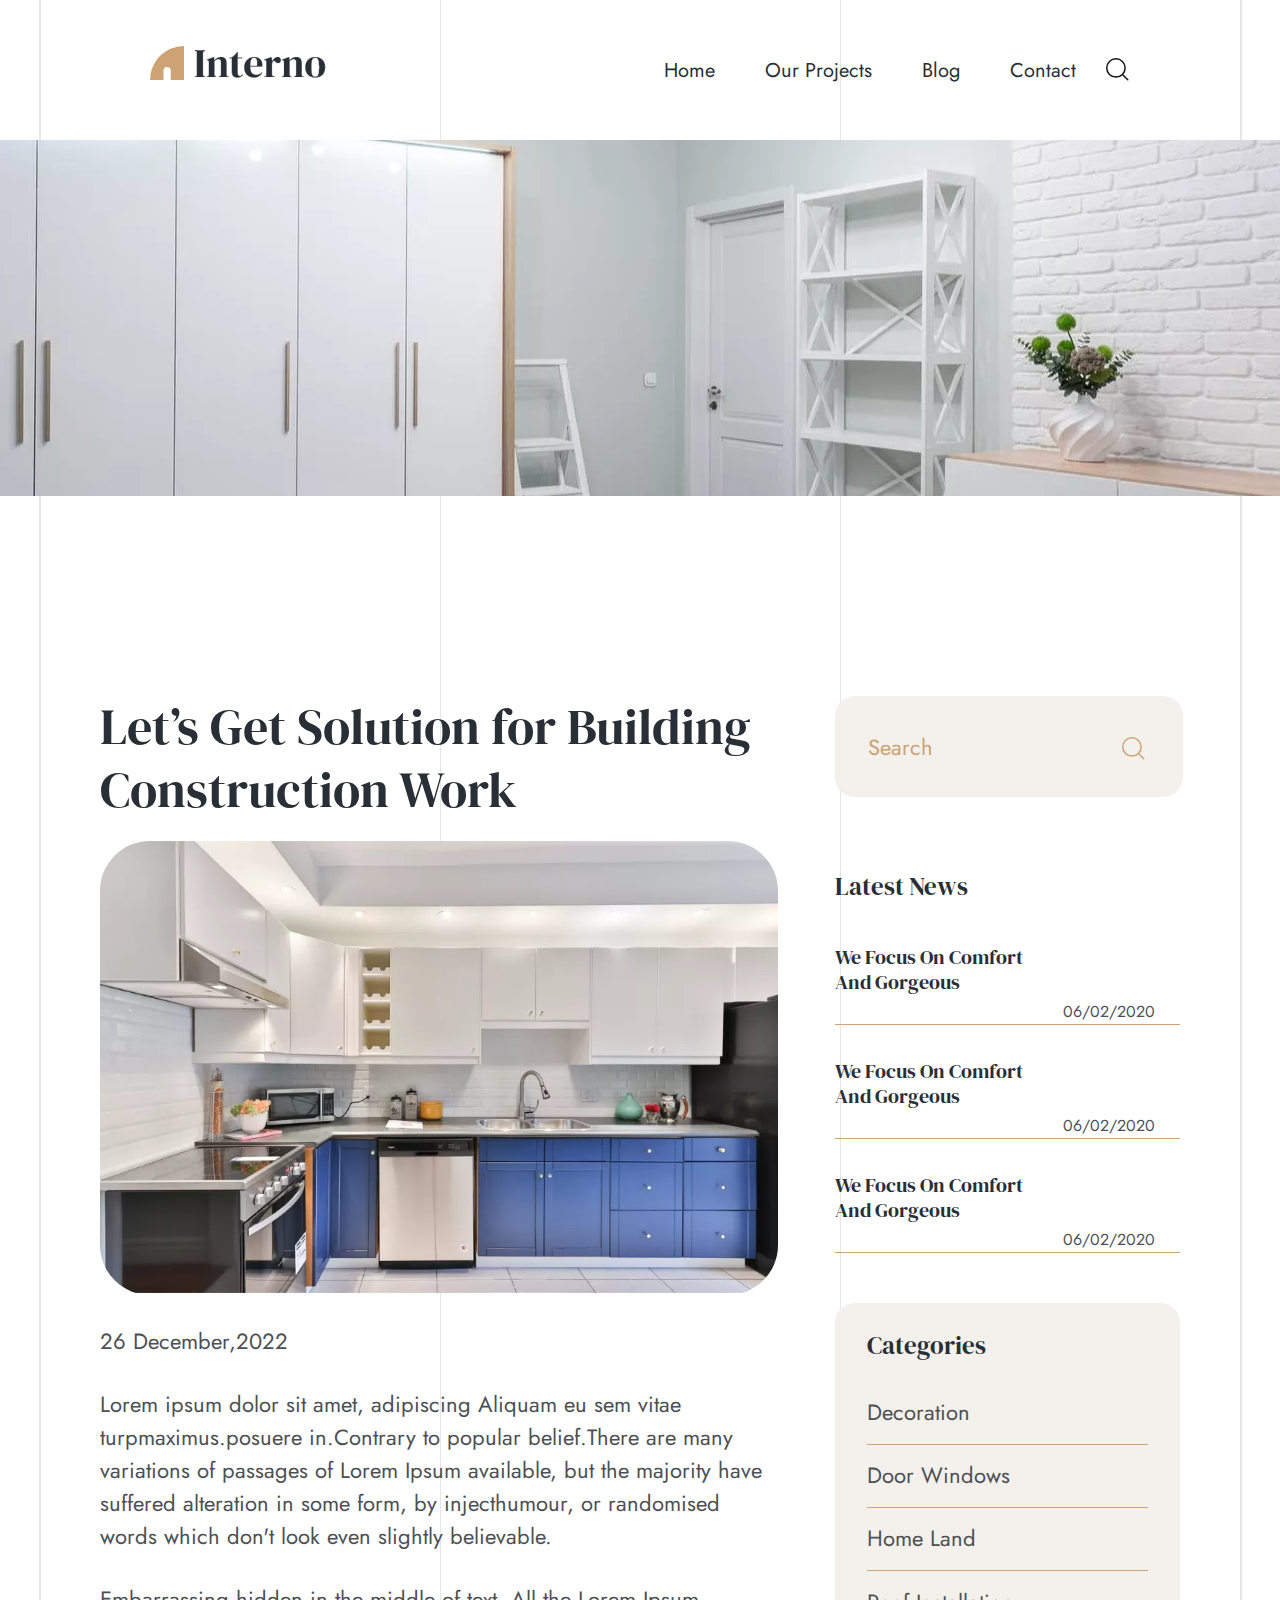
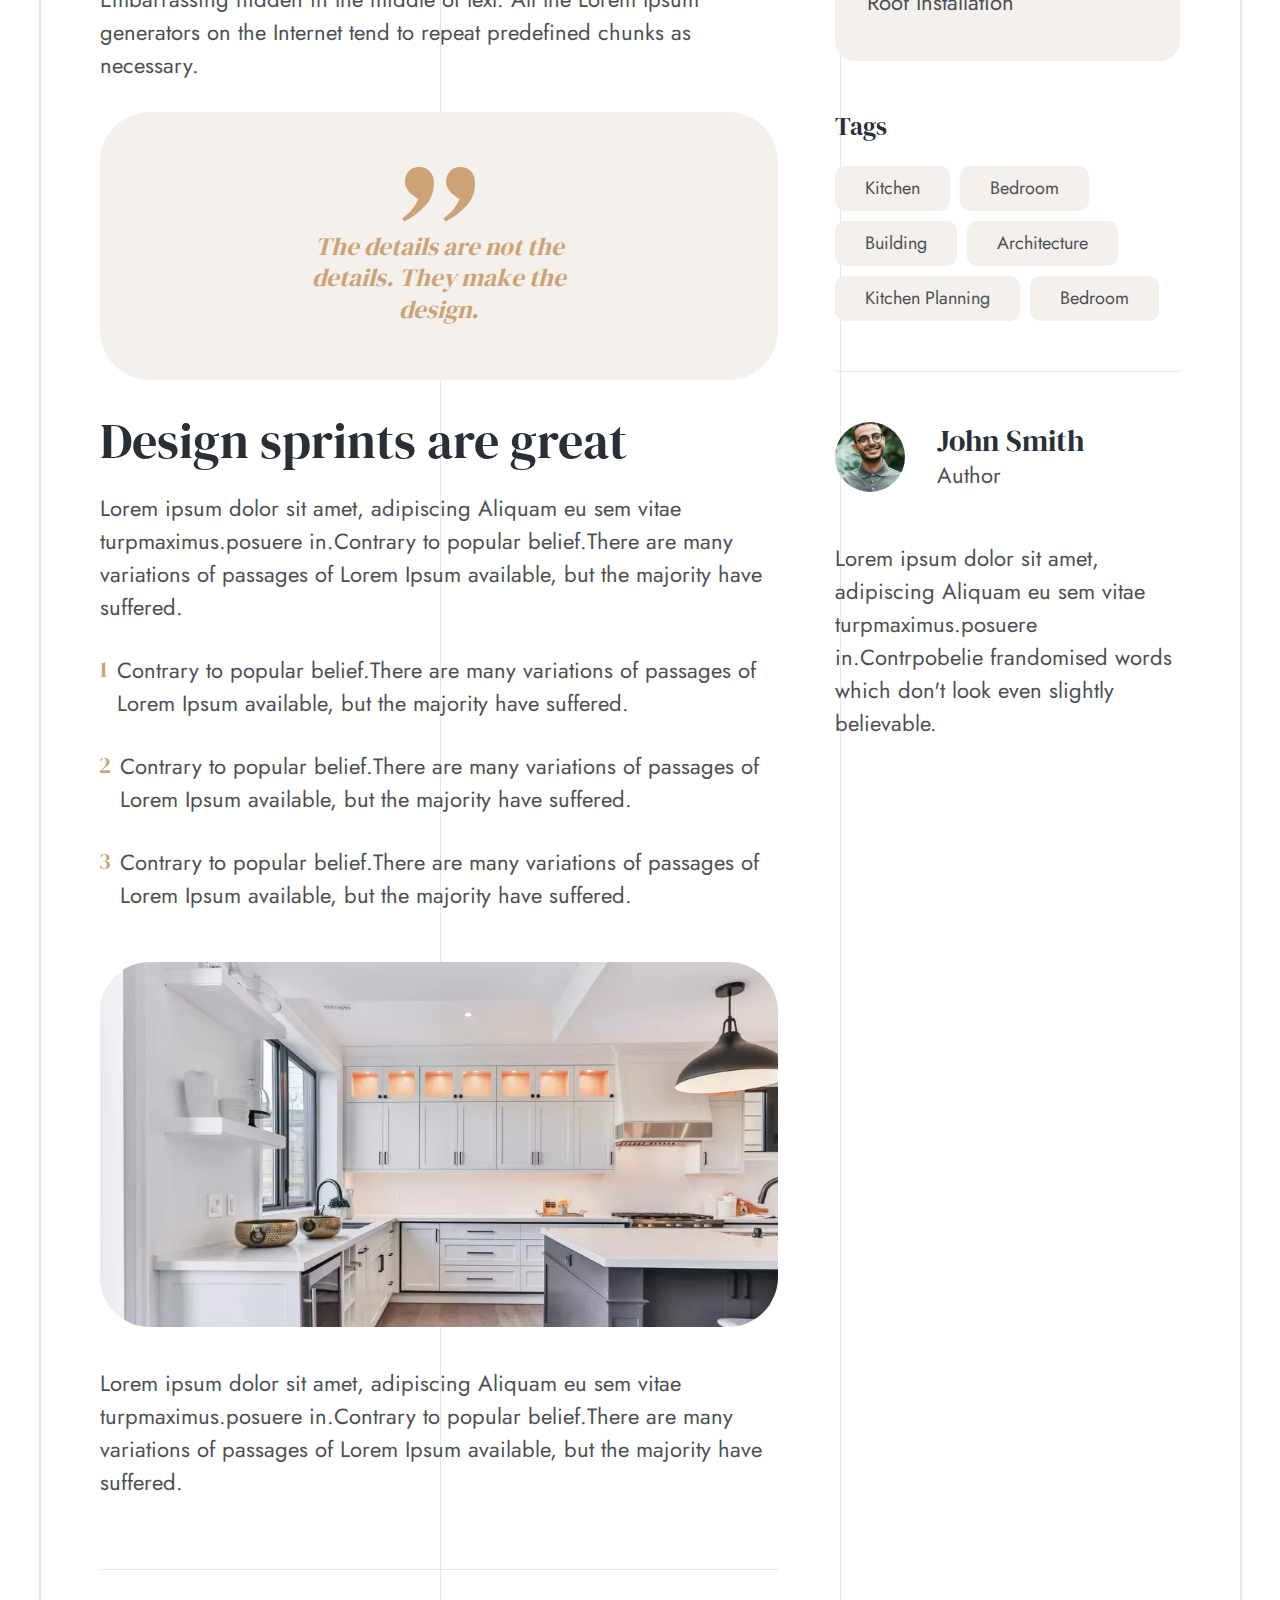
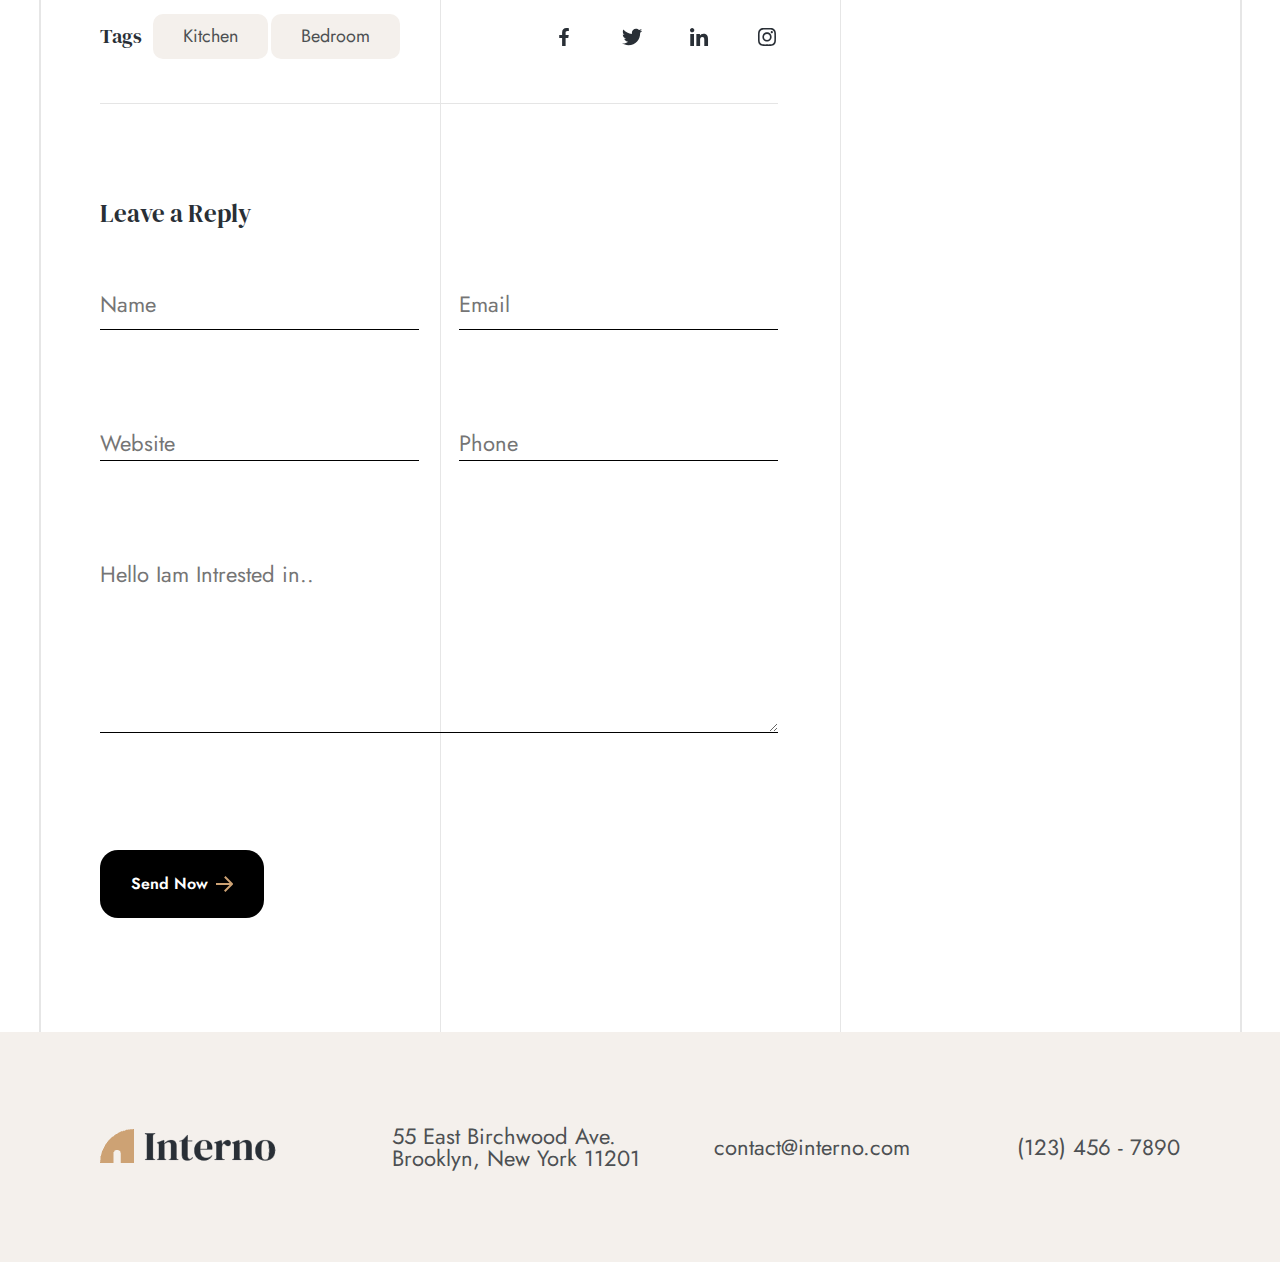
==== commit 27048688: "адаптированный сайт" ====
--- a/blog-details.html
+++ b/blog-details.html
@@ -1 +1 @@
-<!DOCTYPE html><html lang="en"><head><meta charset="UTF-8"><meta name="viewport" content="width=device-width,initial-scale=1"><link rel="stylesheet" href="css/style.min.css"><link rel="preload" as="image" href="img/page-2.webp" type="image/webp"><link rel="preload" as="image" href="img/page-2.png" type="image/png"><title>interno</title><script src="js/bottom.min.js" defer="defer"></script><script src="js/forms.min.js" async></script></head><body><!DOCTYPE html><header><div class="container"><nav class="header"><div class="header__logo logo"><a href="blog-details.html" class="logo__link"><img src="img/logo.png" alt="logo" class="logo__img"></a></div><nav class="header__menu"><ul class="header__list list"><li class="list__item homet"><a href="index.html" class="list__link links">Home</a></li><li class="list__item"><a href="project.html" class="list__link links">Our Projects</a></li><li class="list__item"><a href="blog.html" class="list__link links">Blog</a></li><li class="list__item"><a href="contact-Us.html" class="list__link links">Contact</a></li><div class="list__item btn"><button class="btn__buttom"><svg class="btn__search" xmlns="http://www.w3.org/2000/svg" viewBox="0 0 24 24"><path d="M9.93 19.12C4.86 19.12 0.75 15.01 0.75 9.93C0.75 4.86 4.86 0.75 9.93 0.75C15.01 0.75 19.12 4.86 19.12 9.93C19.12 15.01 15.01 19.12 9.93 19.12ZM16.43 16.43L21.74 21.75" stroke="#141414" stroke-width="1.5" stroke-linejoin="round" stroke-linecap="round"/></svg></button></div></ul></nav></nav></div></header><!DOCTYPE html><section class="headdress-page blog-details"></section><!DOCTYPE html><section class="subcontent"><main class="subcontent__wrapper"><div class="subcontent__article"><div class="solution"><h2 class="title-h2">Let’s Get Solution for Building Construction Work</h2></div><div class="img-1"><picture><source srcset="img/sub-content.webp" type="image/webp"><img src="img/sub-content.png" alt="img"></picture></div><p class="paragraph subcontent__style-ph">26 December,2022</p><p class="paragraph subcontent__style-ph">Lorem ipsum dolor sit amet, adipiscing Aliquam eu sem vitae turpmaximus.posuere in.Contrary to popular belief.There are many variations of passages of Lorem Ipsum available, but the majority have suffered alteration in some form, by injecthumour, or randomised words which don't look even slightly believable.</p><p class="paragraph subcontent__style-ph">Embarrassing hidden in the middle of text. All the Lorem Ipsum generators on the Internet tend to repeat predefined chunks as necessary.</p><div class="quote"><div class="quote__quotes"><img src="icons/quotes.svg" alt="svg"></div><div class="quote__feedback"><p class="feedback quote__style-fb">The details are not the details. They make the design.</p></div></div><div class="design"><h2 class="title-h2 design__title">Design sprints are great</h2><p class="paragraph design__style-ph">Lorem ipsum dolor sit amet, adipiscing Aliquam eu sem vitae turpmaximus.posuere in.Contrary to popular belief.There are many variations of passages of Lorem Ipsum available, but the majority have suffered.</p><div class="design__list"><div class="list-ph"><img class="img-style-list" src="icons/1.svg" alt="svg"><p class="paragraph">Contrary to popular belief.There are many variations of passages of Lorem Ipsum available, but the majority have suffered.</p></div><div class="list-ph"><img class="img-style-list" src="icons/2.svg" alt="svg"><p class="paragraph">Contrary to popular belief.There are many variations of passages of Lorem Ipsum available, but the majority have suffered.</p></div><div class="list-ph"><img class="img-style-list" src="icons/3.svg" alt="svg"><p class="paragraph">Contrary to popular belief.There are many variations of passages of Lorem Ipsum available, but the majority have suffered.</p></div></div><div class="img-2"><picture><source srcset="img/sub-content-2.webp" type="image/webp"><img src="img/sub-content-2.png" alt="img"></picture></div><p class="paragraph design__end-ph">Lorem ipsum dolor sit amet, adipiscing Aliquam eu sem vitae turpmaximus.posuere in.Contrary to popular belief.There are many variations of passages of Lorem Ipsum available, but the majority have suffered.</p><div class="networks"><div class="networks__btn"><h4 id="tags" class="title-h4">Tags</h4><a href="#" class="tags-sidebar-btn input-text">Kitchen</a> <a href="#" class="tags-sidebar-btn input-text">Bedroom</a></div><div class="networks__social"><svg id="fb" class="social"><use xlink:href="icons/sosial.svg#icon-fb"></use></svg> <svg id="tvit" class="social"><use xlink:href="icons/sosial.svg#icon-tvit"></use></svg> <svg id="in" class="social"><use xlink:href="icons/sosial.svg#icon-in"></use></svg> <svg id="inst" class="social"><use xlink:href="icons/sosial.svg#icon-inst"></use></svg></div></div><h3 class="title-h3 form-title">Leave a Reply</h3><form id="form-blog" class="contact__form form" action=""><input id="name" class="form__name inp-sty paragraph" type="text" placeholder="Name"> <input id="url" class="form__website inp-sty paragraph" type="url" placeholder="Website"> <input id="email" class="form__email inp-sty paragraph" type="email" placeholder="Email"> <input id="tel" class="form__tel inp-sty paragraph" type="tel" placeholder="Phone"> <textarea id="textarea" class="paragraph" name="comment" placeholder="Hello Iam Intrested in.."></textarea> <button id="btn-blog" class="button"><p class="button__text">Send Now</p><img src="icons/arrow-btn.svg" alt="img"></button></form></div></div><div class="subcontent__sidebar"><div id="overlay" class="overlay"><div class="cotainer-input"><input class="paragraph" id="sidebar-search" type="text" placeholder="Search"> <button id="btn-search-sidebar" class="btn__buttom"><svg class="btn__search" xmlns="http://www.w3.org/2000/svg" viewBox="0 0 24 24"><path d="M9.93 19.12C4.86 19.12 0.75 15.01 0.75 9.93C0.75 4.86 4.86 0.75 9.93 0.75C15.01 0.75 19.12 4.86 19.12 9.93C19.12 15.01 15.01 19.12 9.93 19.12ZM16.43 16.43L21.74 21.75" stroke="#cda274" stroke-width="1.5" stroke-linejoin="round" stroke-linecap="round"/></svg></button></div></div><div class="latest-news"><h3 id="title-news" class="title-h3">Latest News</h3><div class="latest-news__cont"><h3 class="title-h4 latest-news__title">We Focus On Comfort And Gorgeous</h3><p class="message latest-news__date">06/02/2020</p></div><div class="latest-news__cont"><h3 class="title-h4 latest-news__title">We Focus On Comfort And Gorgeous</h3><p class="message latest-news__date">06/02/2020</p></div><div class="latest-news__cont"><h3 class="title-h4 latest-news__title">We Focus On Comfort And Gorgeous</h3><p class="message latest-news__date">06/02/2020</p></div></div><div class="сategories"><h3 class="title-h3 сategories__title">Categories</h3><div class="сategories__wraper"><a href="#" class="сategories__paragraph paragraph">Decoration </a><a href="#" class="сategories__paragraph paragraph">Door Windows </a><a href="#" class="сategories__paragraph paragraph">Home Land </a><a href="#" class="сategories__paragraph paragraph">Roof Installation</a></div></div><div class="tags-sidebar"><h3 class="title-h3 tags-sidebar__title">Tags</h3><div class="tags-sidebar__wraper"><a href="page404.html" class="tags-sidebar-btn input-text">Kitchen</a> <a href="page404.html" class="tags-sidebar-btn input-text">Bedroom</a> <a href="page404.html" class="tags-sidebar-btn input-text">Building</a> <a href="page404.html" class="tags-sidebar-btn input-text">Architecture</a> <a href="page404.html" class="tags-sidebar-btn input-text">Kitchen Planning</a> <a href="page404.html" class="tags-sidebar-btn input-text">Bedroom</a></div></div><div class="author"><div class="author__wrapper-img"></div><div class="autor__wrapper-text"><h3 class="title-h3 author__title">John Smith</h3><p class="paragraph">Author</p></div></div><div class="article-autor"><p class="paragraph">Lorem ipsum dolor sit amet, adipiscing Aliquam eu sem vitae turpmaximus.posuere in.Contrpobelie frandomised words which don't look even slightly believable.</p></div></div></main></section><!DOCTYPE html><footer><div class="details"><div class="details__logo logo"><a href="#" class="logo__link"><img src="img/logo.png" alt="logo" class="logo__img"></a></div><div class="details__contacts footer-contact"><p class="footer-contact__data">55 East Birchwood Ave.<br>Brooklyn, New York 11201</p><a href="mailto:example@example.com" class="footer-contact__data modification">contact@interno.com</a> <a href="tel:+1234567890" class="footer-contact__data modification">(123) 456 - 7890</a></div></div></footer><!DOCTYPE html><section class="modal hidden"><div class="search-wrapper container"><div class="inner-container"><div class="overlay"><input id="color" class="overlay__input" type="text" placeholder="Search"></div><button class="arrow"><svg class="arrow__svg" width="52" height="52" viewBox="0 0 52 52" fill="none" xmlns="http://www.w3.org/2000/svg"><circle id="circle" class="arrow__circle" cx="26" cy="26" r="25.5" stroke="#000000" stroke-width="1"/><path class="arrow__path" d="M23.05 32L29 25.31L23.05 18.62" stroke="#000000" stroke-width="3" stroke-linejoin="round" stroke-linecap="round"/></svg></button> <button class="close"><svg id="cross" width=" 22" height="22" viewBox="0 0 22 22" fill="none" xmlns="http://www.w3.org/2000/svg"><path id="cross-svg" d="M22.04 1.4L20.64 0L11.02 9.59L1.4 0L0 1.4L9.61 10.99L0 20.59L1.4 22L11.02 12.4L20.64 21.99L22.04 20.59L12.43 10.99L22.04 1.4Z" stroke="#000000"/></svg></button></div></div></section><script src="js/header.min.js"></script><script src="js/modal.min.js"></script><script src="js/lazyLoad.min.js"></script><script src="js/social.min.js"></script><script src="js/footer.min.js"></script></body></html>+<!DOCTYPE html><html lang="en"><head><meta charset="UTF-8"><meta name="viewport" content="width=device-width,initial-scale=1"><link rel="stylesheet" href="css/style.min.css"><link rel="preload" as="image" href="img/page-2.webp" type="image/webp"><link rel="preload" as="image" href="img/page-2.png" type="image/png"><title>interno</title><script src="js/bottom.min.js" defer="defer"></script><script src="js/forms.min.js" async></script></head><body><!DOCTYPE html><header><div class="container"><nav class="header"><div class="header__logo logo logo-tablet"><a href="blog-details.html" class="logo__link"><img src="img/logo.png" alt="logo" class="logo__img"></a></div><nav class="header__menu"><div class="hanburger list__item"><button class="hamburger-btn"><span class="span"></span> <span class="span"></span> <span class="span"></span></button></div><ul class="list"><li class="list__item homet"><a href="index.html" class="list__link links">Home</a></li><li class="list__item"><a href="project.html" class="list__link links">Our Projects</a></li><li class="list__item"><a href="blog.html" class="list__link links">Blog</a></li><li class="list__item"><a href="contact-Us.html" class="list__link links">Contact</a></li><div class="list__item btn"><button class="btn__buttom"><svg class="btn__search" xmlns="http://www.w3.org/2000/svg" viewBox="0 0 24 24"><path d="M9.93 19.12C4.86 19.12 0.75 15.01 0.75 9.93C0.75 4.86 4.86 0.75 9.93 0.75C15.01 0.75 19.12 4.86 19.12 9.93C19.12 15.01 15.01 19.12 9.93 19.12ZM16.43 16.43L21.74 21.75" stroke="#141414" stroke-width="1.5" stroke-linejoin="round" stroke-linecap="round"/></svg></button></div></ul></nav></nav></div></header><!DOCTYPE html><section class="headdress-page blog-details"></section><!DOCTYPE html><section class="subcontent"><main class="subcontent__wrapper"><div class="subcontent__article"><div class="solution"><h2 class="title-h2">Let’s Get Solution for Building Construction Work</h2></div><div class="img-1"><picture><source srcset="img/sub-content.webp" type="image/webp"><img src="img/sub-content.png" alt="img"></picture></div><p class="paragraph subcontent__style-ph">26 December,2022</p><p class="paragraph subcontent__style-ph">Lorem ipsum dolor sit amet, adipiscing Aliquam eu sem vitae turpmaximus.posuere in.Contrary to popular belief.There are many variations of passages of Lorem Ipsum available, but the majority have suffered alteration in some form, by injecthumour, or randomised words which don't look even slightly believable.</p><p class="paragraph subcontent__style-ph">Embarrassing hidden in the middle of text. All the Lorem Ipsum generators on the Internet tend to repeat predefined chunks as necessary.</p><div class="quote"><div class="quote__quotes"><img src="icons/quotes.svg" alt="svg"></div><div class="quote__feedback"><p class="feedback quote__style-fb">The details are not the details. They make the design.</p></div></div><div class="design"><h2 class="title-h2 design__title">Design sprints are great</h2><p class="paragraph design__style-ph">Lorem ipsum dolor sit amet, adipiscing Aliquam eu sem vitae turpmaximus.posuere in.Contrary to popular belief.There are many variations of passages of Lorem Ipsum available, but the majority have suffered.</p><div class="design__list"><div class="list-ph"><img class="img-style-list" src="icons/1.svg" alt="svg"><p class="paragraph">Contrary to popular belief.There are many variations of passages of Lorem Ipsum available, but the majority have suffered.</p></div><div class="list-ph"><img class="img-style-list" src="icons/2.svg" alt="svg"><p class="paragraph">Contrary to popular belief.There are many variations of passages of Lorem Ipsum available, but the majority have suffered.</p></div><div class="list-ph"><img class="img-style-list" src="icons/3.svg" alt="svg"><p class="paragraph">Contrary to popular belief.There are many variations of passages of Lorem Ipsum available, but the majority have suffered.</p></div></div><div class="img-2"><picture><source srcset="img/sub-content-2.webp" type="image/webp"><img src="img/sub-content-2.png" alt="img"></picture></div><p class="paragraph design__end-ph">Lorem ipsum dolor sit amet, adipiscing Aliquam eu sem vitae turpmaximus.posuere in.Contrary to popular belief.There are many variations of passages of Lorem Ipsum available, but the majority have suffered.</p><div class="networks"><div class="networks__btn"><h4 id="tags" class="title-h4">Tags</h4><a href="#" class="tags-sidebar-btn input-text">Kitchen</a> <a href="#" class="tags-sidebar-btn input-text">Bedroom</a></div><div class="networks__social"><svg id="fb" class="social"><use xlink:href="icons/sosial.svg#icon-fb"></use></svg> <svg id="tvit" class="social"><use xlink:href="icons/sosial.svg#icon-tvit"></use></svg> <svg id="in" class="social"><use xlink:href="icons/sosial.svg#icon-in"></use></svg> <svg id="inst" class="social"><use xlink:href="icons/sosial.svg#icon-inst"></use></svg></div></div><h3 class="title-h3 form-title">Leave a Reply</h3><form id="form-blog" class="contact__form form" action=""><input id="name" class="form__name inp-sty paragraph" type="text" placeholder="Name"> <input id="url" class="form__website inp-sty paragraph" type="url" placeholder="Website"> <input id="email" class="form__email inp-sty paragraph" type="email" placeholder="Email"> <input id="tel" class="form__tel inp-sty paragraph" type="tel" placeholder="Phone"> <textarea id="textarea" class="paragraph" name="comment" placeholder="Hello Iam Intrested in.."></textarea> <button id="btn-blog" class="button"><p class="button__text">Send Now</p><img src="icons/arrow-btn.svg" alt="img"></button></form></div></div><div class="subcontent__sidebar"><div id="overlay" class="overlay"><div class="cotainer-input"><input class="paragraph" id="sidebar-search" type="text" placeholder="Search"> <button id="btn-search-sidebar" class="btn__buttom"><svg class="btn__search" xmlns="http://www.w3.org/2000/svg" viewBox="0 0 24 24"><path d="M9.93 19.12C4.86 19.12 0.75 15.01 0.75 9.93C0.75 4.86 4.86 0.75 9.93 0.75C15.01 0.75 19.12 4.86 19.12 9.93C19.12 15.01 15.01 19.12 9.93 19.12ZM16.43 16.43L21.74 21.75" stroke="#cda274" stroke-width="1.5" stroke-linejoin="round" stroke-linecap="round"/></svg></button></div></div><div class="latest-news"><h3 id="title-news" class="title-h3">Latest News</h3><div class="latest-news__cont"><h3 class="title-h4 latest-news__title">We Focus On Comfort And Gorgeous</h3><p class="message latest-news__date">06/02/2020</p></div><div class="latest-news__cont"><h3 class="title-h4 latest-news__title">We Focus On Comfort And Gorgeous</h3><p class="message latest-news__date">06/02/2020</p></div><div class="latest-news__cont"><h3 class="title-h4 latest-news__title">We Focus On Comfort And Gorgeous</h3><p class="message latest-news__date">06/02/2020</p></div></div><div class="сategories"><h3 class="title-h3 сategories__title">Categories</h3><div class="сategories__wraper"><a href="#" class="сategories__paragraph paragraph">Decoration </a><a href="#" class="сategories__paragraph paragraph">Door Windows </a><a href="#" class="сategories__paragraph paragraph">Home Land </a><a href="#" class="сategories__paragraph paragraph">Roof Installation</a></div></div><div class="tags-sidebar"><h3 class="title-h3 tags-sidebar__title">Tags</h3><div class="tags-sidebar__wraper"><a href="page404.html" class="tags-sidebar-btn input-text">Kitchen</a> <a href="page404.html" class="tags-sidebar-btn input-text">Bedroom</a> <a href="page404.html" class="tags-sidebar-btn input-text">Building</a> <a href="page404.html" class="tags-sidebar-btn input-text">Architecture</a> <a href="page404.html" class="tags-sidebar-btn input-text">Kitchen Planning</a> <a href="page404.html" class="tags-sidebar-btn input-text">Bedroom</a></div></div><div class="author"><div class="author__wrapper-img"></div><div class="autor__wrapper-text"><h3 class="title-h3 author__title">John Smith</h3><p class="paragraph">Author</p></div></div><div class="article-autor"><p class="paragraph">Lorem ipsum dolor sit amet, adipiscing Aliquam eu sem vitae turpmaximus.posuere in.Contrpobelie frandomised words which don't look even slightly believable.</p></div></div></main></section><!DOCTYPE html><footer><div class="details"><div class="details__logo logo"><a href="#" class="logo__link"><img src="img/logo.png" alt="logo" class="logo__img"></a></div><div class="details__contacts footer-contact"><p class="footer-contact__data">55 East Birchwood Ave.<br>Brooklyn, New York 11201</p><a href="mailto:example@example.com" class="footer-contact__data modification">contact@interno.com</a> <a href="tel:+1234567890" class="footer-contact__data modification">(123) 456 - 7890</a></div></div></footer><!DOCTYPE html><section class="modal hidden"><div class="search-wrapper container"><div class="inner-container"><div class="overlay"><input id="color" class="overlay__input" type="text" placeholder="Search"></div><button class="arrow"><svg class="arrow__svg" width="52" height="52" viewBox="0 0 52 52" fill="none" xmlns="http://www.w3.org/2000/svg"><circle id="circle" class="arrow__circle" cx="26" cy="26" r="25.5" stroke="#000000" stroke-width="1"/><path class="arrow__path" d="M23.05 32L29 25.31L23.05 18.62" stroke="#000000" stroke-width="3" stroke-linejoin="round" stroke-linecap="round"/></svg></button> <button class="close"><svg id="cross" width=" 22" height="22" viewBox="0 0 22 22" fill="none" xmlns="http://www.w3.org/2000/svg"><path id="cross-svg" d="M22.04 1.4L20.64 0L11.02 9.59L1.4 0L0 1.4L9.61 10.99L0 20.59L1.4 22L11.02 12.4L20.64 21.99L22.04 20.59L12.43 10.99L22.04 1.4Z" stroke="#000000"/></svg></button></div></div></section><script src="js/header.min.js"></script><script src="js/modal.min.js"></script><script src="js/lazyLoad.min.js"></script><script src="js/social.min.js"></script><script src="js/footer.min.js"></script></body></html>--- a/css/style.min.css
+++ b/css/style.min.css
@@ -1 +1 @@
-@charset "UTF-8";html{line-height:1.5;-webkit-text-size-adjust:100%}body{margin:0}main{display:block}h1,h2,h3,h4,h5,h6{margin:0;font-weight:inherit;font-size:inherit}hr{box-sizing:content-box;height:1px;overflow:visible;background-color:inherit;border:none}a{background-color:transparent;color:inherit;text-decoration:none;transition:color .3s,-webkit-text-decoration .3s;transition:color .3s,text-decoration .3s;transition:color .3s,text-decoration .3s,-webkit-text-decoration .3s}a:hover{text-decoration:underline}abbr[title]{border-bottom:none;-webkit-text-decoration:underline dotted;text-decoration:underline dotted}b,strong{font-weight:inherit}code,kbd,samp{font-size:inherit;background-color:rgba(0,0,0,.05);padding:2px;border-radius:4px}small{font-size:smaller}sub,sup{font-size:smaller;line-height:0;position:relative;vertical-align:baseline}sub{bottom:-.25em}sup{top:-.5em}img{border-style:none;max-width:100%;height:auto}button,input,optgroup,select,textarea{margin:0;padding:.5em 1em;border-radius:4px;border:1px solid inherit}button{cursor:pointer;background-color:inherit;color:inherit;border:none}fieldset{padding:1em;border:1px solid inherit;border-radius:4px}legend{padding:0 10px}progress{vertical-align:baseline}textarea{overflow:auto}[type=checkbox],[type=radio]{box-sizing:border-box;padding:0}[type=number]::-webkit-inner-spin-button,[type=number]::-webkit-outer-spin-button{height:auto}[type=search]{-webkit-appearance:textfield;outline-offset:-2px}[type=search]::-webkit-search-decoration{-webkit-appearance:none}::-webkit-file-upload-button{-webkit-appearance:button;font:inherit}details{display:block}summary{display:list-item;cursor:pointer}template{display:none}[hidden]{display:none}html{font-size:62.5%;height:100%;font-family:Arial,sans-serif}body{line-height:1;display:flex;flex-direction:column;min-height:100vh}*,::after,::before{margin:0;padding:0;box-sizing:border-box}ol,ul{list-style:none;padding-left:1.5em}a{color:inherit;text-decoration:none;transition:color .3s,-webkit-text-decoration 0s;transition:color .3s,text-decoration 0s;transition:color .3s,text-decoration 0s,-webkit-text-decoration 0s}a:hover{text-decoration:none}h1,h2,h3,h4,h5,h6{margin:0;font-weight:400}img{max-width:100%;height:auto}button,input,select,textarea{font-family:inherit;font-size:inherit;line-height:inherit;margin:0;padding:0;border:1px solid #ccc;border-radius:4px;box-shadow:none}button{cursor:pointer}blockquote,q{quotes:none}blockquote:after,blockquote:before,q:after,q:before{content:""}table{width:100%;border-collapse:collapse;border-spacing:0;border:1px solid #ccc}table td,table th{padding:8px;text-align:left}@font-face{font-family:"DM Serif Display";src:local("DM Serif Display");src:url(../fonts/DMSerifDisplay-Regular.ttf) format("truetype"),url(../fonts/DMSerifDisplay-Regular.woff) format("woff"),url(/fonts/DMSerifDisplay-Regular.woff2) format("woff2")}@font-face{font-family:"DM Serif Display italic";src:local("DM Serif Display");src:url(../fonts/DMSerifDisplay-Italic.ttf) format("truetype"),url(../fonts/DMSerifDisplay-Italic.woff) format("woff"),url(../fonts/DMSerifDisplay-Italic.woff2) format("woff2")}@font-face{font-family:Jost;src:local("Jost");src:url(../fonts/Jost-Italic-VariableFont_wght.ttf) format("truetype"),url(../fonts/Jost-Italic-VariableFont_wght.woff) format("woff"),url(../fonts/Jost-Italic-VariableFont_wght.woff2) format("woff2")}@font-face{font-family:Jost;src:local("Jost");src:url(../fonts/Jost-VariableFont_wght.ttf) format("truetype"),url(../fonts/Jost-VariableFont_wght.woff) format("woff"),url(../fonts/Jost-VariableFont_wght.woff2) format("woff2")}body{background-image:url(../icons/line.svg);background-repeat-x:no-repeat;background-position:center;overflow-y:scroll}.container{width:100%;display:grid;grid-template-columns:minmax(10rem,1fr) repeat(3,minmax(10rem,40rem)) minmax(10rem,1fr)}.btn-mod,.button{display:inline-block;height:-moz-max-content;height:max-content;width:-moz-max-content;width:max-content;padding:2.6rem 3.1rem;background-color:#000;border-radius:1.8rem;border:none;cursor:pointer;transition:background-color .3s ease;display:flex;align-items:center;gap:.8rem}.btn-mod__text,.button__text{color:#fff;font-family:Jost;font-size:1.6rem;font-weight:600;text-align:center}.arrow-slider{background:0 0;border:none;cursor:pointer;width:52px;height:52px}.tags-sidebar-btn{background-color:#f4f0ec;width:-moz-max-content;width:max-content;border-radius:1rem;padding:.9rem 3rem .9rem 3rem;cursor:pointer}.tags-sidebar-btn:hover{transition:.5s;color:#ccc;background-color:#292f36}.lazy{opacity:0;transform:translateY(10rem);transition:opacity 1s,transform 1s}.lazy.visible{opacity:1;transform:translateY(0)}.title-h1{color:#292f36;font-family:"DM Serif Display";font-weight:400;line-height:125%;font-size:8.5rem;letter-spacing:-.3rem;font-style:normal}.title-h2{color:#292f36;font-family:"DM Serif Display";font-weight:400;line-height:125%;font-size:5rem;font-style:normal}.title-h3{color:#292f36;font-family:"DM Serif Display";font-weight:400;line-height:125%;font-size:2.5rem;font-style:normal}.title-h4{color:#292f36;font-family:"DM Serif Display";font-weight:400;line-height:125%;font-size:2rem;font-style:normal}.paragraph{color:#4d5053;font-family:Jost;font-weight:400;line-height:150%;font-size:2.2rem}.paragraph_name{font-size:2.5rem}.feedback{color:#292f36;font-family:"DM Serif Display";font-weight:400;line-height:125%;font-size:3.5rem}.message{color:#4d5053;font-family:Jost;font-weight:400;line-height:150%;font-size:1.6rem}.message-2{color:#4d5053;font-family:Jost;font-weight:400;line-height:150%;font-size:2rem}.error404{color:#292f36;font-family:"DM Serif Display";font-weight:400;line-height:125%;font-size:25rem;color:#cda274}.input-text{color:#4d5053;font-family:Jost;font-weight:400;line-height:150%;font-size:1.8rem}.input-text_mod{color:#fff}.input-text_mod2{color:#292f36}.header{grid-column:2/5;display:grid;width:100%;height:14rem;grid-template-columns:repeat(2,1fr);align-items:center}.header__logo{transform:translateY(-.6rem)}.header__menu{width:100%;display:grid;justify-items:end;grid-template-columns:repeat(1,1fr)}.logo{display:grid;width:1fr;align-items:center;justify-items:start}.list{display:grid;grid-template-columns:repeat(5,max-content)}.list:last-child{justify-items:end}.list__item{list-style-type:none;margin-right:5rem}.list__item:nth-child(4){margin-right:3rem}.list__item:last-child{margin-right:0}.list__link{display:inline-block;transition:all .2s ease;color:#292f36;font-family:Jost;font-size:2rem;font-weight:400;line-height:125%}.btn__buttom{background:0 0;border:none;display:flex;transition:all .2s ease}.btn__search{cursor:pointer;width:2.4rem;height:2.4rem;fill:none}.homet{text-align:center}.hero{width:100%;display:grid;grid-template-columns:minmax(10rem,1fr) repeat(3,minmax(10rem,40rem)) minmax(10rem,1fr);display:grid;width:100%;height:80vh;background-image:-webkit-image-set(url("../img/banner-1.webp") type("image/webp"), url("../img/banner-1.png") type("image/png"));background-image:image-set(url("../img/banner-1.webp") type("image/webp"), url("../img/banner-1.png") type("image/png"));background-size:cover;background-position:50% 55%;border-radius:0 0 0 15rem}.hero__container{grid-column:2/5;display:grid;width:100%;align-items:center}.hero__text{grid-column:1/4;display:grid;grid-template-columns:repeat(1,1fr);grid-template-rows:repeat(2,max-content);grid-gap:2rem}.hero__title{justify-items:start;grid-row:1/2}.hero__paragraph{justify-items:start;grid-row:2/3}#about-mod{padding-top:19.8rem;padding-bottom:19.8rem}.about{grid-column:2/5;display:grid;width:100%;grid-template-columns:38% 53%;align-items:center;justify-content:space-between}.about__text{max-width:47.2rem;grid-column:1/2;display:grid;grid-template-rows:repeat(4,max-content);grid-gap:3.8rem}.about__img{grid-column:2/3;height:70rem;width:100%;background-image:-webkit-image-set(url('../img/image-1.webp') type('image/webp'), url('../img/image-1.png') type('image/png'));background-image:image-set(url('../img/image-1.webp') type('image/webp'), url('../img/image-1.png') type('image/png'));background-position:68% 63%;border-radius:0 30rem 0 15rem}.phone{display:flex;align-items:center}#phone{margin-right:1.5rem;cursor:pointer}#num{margin-bottom:1rem;color:#4d5053;font-family:Jost;font-size:2.4rem;font-weight:700}#txt{color:#4d5053;font-family:Jost;font-size:2.2rem;font-weight:400}.swiper-style{grid-column:2/5;width:100%;max-width:120rem;height:68rem;border-radius:7rem;background-color:#f4f0ec}.slyde-style{text-align:center;padding:8.8rem 22.3rem 18.3rem 22.3rem}.slid-title{margin-bottom:9rem}.slid-feedback{margin-bottom:3.4rem;font-style:italic}.swiper-button-next::after,.swiper-button-prev::after{content:""}#prev{position:relative;top:-40%;left:8%;background:0 0;color:inherit;border:none;position:relative;background:0 0;border:none;cursor:pointer;width:52px;height:52px}#next{position:relative;top:-44%;left:88%;background:0 0;color:inherit;border:none;position:relative;background:0 0;border:none;cursor:pointer;width:52px;height:52px}.client{width:100%;display:grid;grid-template-columns:minmax(10rem,1fr) repeat(3,minmax(10rem,40rem)) minmax(10rem,1fr);height:45.8rem}.client__wrapper{grid-column:2/5;display:grid;grid-template-columns:repeat(auto-fill,minmax(5,1fr));justify-items:center;align-self:center}.svg-client{width:15rem}.logo-1{grid-column:1/2}.logo-2{grid-column:2/3}.logo-3{grid-column:3/4}.logo-4{grid-column:4/5}.logo-5{grid-column:5/6}.statistics{width:100%;display:grid;grid-template-columns:minmax(10rem,1fr) repeat(3,minmax(10rem,40rem)) minmax(10rem,1fr);background-color:#f4f0ec;height:45.7rem}.statistics__wrapper{grid-column:2/5;display:grid;width:100%;grid-template-columns:repeat(4,25%);align-items:center}.stat-card{text-align:center;border-right:.1rem solid #cda274;height:-moz-max-content;height:max-content}.stat-card:last-child{border-right:none}.stat-card-1{grid-column:1/2}.stat-card-2{grid-column:2/3}.stat-card-3{grid-column:3/4}.stat-card-4{grid-column:4/5}.title-h1-mod{color:#cda274}.card{height:55rem;border:.1rem solid #ccc;border-radius:6.2rem;display:grid;grid-template-columns:5.7% repeat(20,4.4%) 5.7%;grid-template-rows:4.75% repeat(37,1.3rem) 4.75%}.card__img{grid-column:2/22;grid-row:2/24;border-radius:4.1rem 4.1rem 0 0;border:.1rem solid #ccc}.card__text{grid-column:2/19;grid-row:26/31}.card__bottom{grid-column:18/22;grid-row:34/38;justify-self:end}.card__message{grid-column:2/16;grid-row:34/38;align-self:center}.card__img-message{display:flex;justify-content:center;align-items:center;width:-moz-max-content;width:max-content;height:4.1rem;border-radius:.8rem .8rem .8rem 0;padding:0 1.1rem 0 1.1rem;background-color:#fff;position:relative;top:21.8rem;left:2rem}.page{width:100%;display:grid;grid-template-columns:minmax(10rem,1fr) repeat(3,minmax(10rem,40rem)) minmax(10rem,1fr);padding-top:17.8rem;padding-bottom:17.8rem}.page__wrapper{grid-column:2/5;display:grid;width:100%;grid-template-rows:repeat(2,max-content);grid-template-columns:repeat(3,1fr)}.page__title{grid-column:1/5;grid-row:1/2;text-align:center;padding:0 16.2% 0 16.2%}.page__title-style{margin-bottom:1.2rem}.page__paragraph{margin-bottom:5.2rem}.page__cards{width:100%;grid-column:1/5;grid-row:2/3;display:grid;grid-template-columns:repeat(3,32%);grid-gap:2.4rem}.buttom-grey circle{fill:#f4f0ec}#card-1{grid-column:1/2;background-color:#fff}#card-2{grid-column:2/3;background-color:#f4f0ec}#card-3{grid-column:3/4}#card-1-img{background-image:-webkit-image-set(url('../img/card-1.webp') type('image/webp'), url('../img/card-1.png') type('image/png'));background-image:image-set(url('../img/card-1.webp') type('image/webp'), url('../img/card-1.png') type('image/png'));background-position-x:-17rem;background-position-y:-5rem;background-position-x:-17rem;background-position-y:-5rem}#card-2-img{background-image:-webkit-image-set(url('../img/card-2.webp') type('image/webp'), url('../img/card-2.png') type('image/png'));background-image:image-set(url('../img/card-2.webp') type('image/webp'), url('../img/card-2.png') type('image/png'));background-position-x:-17rem;background-position-y:-5rem}#card-3-img{background-image:-webkit-image-set(url('../img/card-3.webp') type('image/webp'), url('../img/card-3.png') type('image/png'));background-image:image-set(url('../img/card-3.webp') type('image/webp'), url('../img/card-3.png') type('image/png'));background-position-x:-17rem;background-position-y:-5rem}.news{width:100%;display:grid;grid-template-columns:minmax(10rem,1fr) repeat(3,minmax(10rem,40rem)) minmax(10rem,1fr);padding-bottom:21.2rem}.subscribe{grid-column:2/5;background-color:#292f36;height:-moz-min-content;height:min-content;padding:8rem 0 8rem 0;border-radius:7rem;text-align:center}.subscribe__title{color:#fff;margin-bottom:1.1rem}.subscribe__paragraph{color:#fff;margin-bottom:3.2rem}.subscribe__box{margin:0 auto;width:33%;height:7.5rem;display:flex}.box-input{width:60%;height:100%;border-radius:1.2rem 0 0 1.2rem;padding:1rem;border:none}.box-input:focus{outline:0}.box-btn{background-color:#cda274;color:#fff;width:40%;height:100%;border-radius:0 1.2rem 1.2rem 0;border:none}.contact{width:100%;display:grid;grid-template-columns:minmax(10rem,1fr) repeat(3,minmax(10rem,40rem)) minmax(10rem,1fr);padding-bottom:15.6rem}.contact__container{grid-column:2/5;display:grid;width:100%;grid-template-columns:minmax(20rem,1fr) repeat(2,1fr) minmax(20rem,1fr)}.contact__title{grid-column:2/4;text-align:center;margin-bottom:2.2rem}.contact__form{grid-column:2/4}.form{display:grid;grid-template-columns:repeat(2,1fr);grid-gap:4rem}.form__name{grid-column:1/2;grid-row:1/2}.form__website{grid-column:1/2;grid-row:2/3}.form__email{grid-column:2/3;grid-row:1/2}.form__tel{grid-column:2/3;grid-row:2/3}.form__btn-container{margin:0 auto;grid-column:1/3}.form__name{height:5rem}.form__email{height:5rem}#textarea{margin-bottom:7.7rem;background-color:rgba(255,255,255,0);grid-column:1/3;border:none;border-radius:0;border-bottom:.2px solid #000;outline:0;height:17.5rem;width:100%}.inp-sty{background-color:rgba(255,255,255,0);border:none;margin-bottom:5.7rem;border-radius:0;border-bottom:.2px solid #000;outline:0;width:100%}footer{width:100%;display:grid;grid-template-columns:minmax(10rem,1fr) repeat(3,minmax(10rem,40rem)) minmax(10rem,1fr);height:23rem;align-items:center;background-color:#f4f0ec}.details{grid-column:2/5;display:grid;width:100%;grid-template-columns:repeat(4,1fr);grid-template-rows:repeat(1,min-content)}.details__contacts{grid-column:2/5;display:grid;width:100%;grid-template-columns:repeat(3,1fr)}.footer-contact{justify-items:end;align-items:center}.footer-contact__data{color:#4d5053;font-family:Jost;font-size:22px;font-weight:400;text-decoration:none}.modal{position:fixed;top:0;width:100%;height:100vh;z-index:9999;background-color:rgba(0,0,0,.502)}.hidden{display:none}.search-wrapper{height:14rem;background-color:#fff}.overlay{padding:0 4rem 0 0}.inner-container{grid-column:2/5;display:grid;width:100%;display:grid;grid-template-columns:1fr repeat(2,minmax(min-content,max-content));align-items:center}.overlay{padding:0 4rem 0 0}.overlay__input{grid-column:1/2;width:100%;padding:1rem;border:.2rem solid #000;border-radius:3rem;font-family:Jost;color:#4d5053;font-size:2rem;font-weight:400;line-height:150%;box-shadow:none;outline:0}.arrow{grid-column:2/3;background:0 0;border:none;cursor:pointer;padding:0 4rem 0 0}.close{grid-column:3/4;background:0 0;border:none;cursor:pointer;padding:0;justify-self:end}.headdress-page{width:100%;display:grid;grid-template-columns:minmax(10rem,1fr) repeat(3,minmax(10rem,40rem)) minmax(10rem,1fr);width:100%;height:35.6rem}.insert{display:flex;flex-direction:column;text-align:center;padding:4.1rem 7.8rem 4.1rem 7.8rem;min-width:50.3rem;height:17.8rem;grid-column:2/5;background-color:#fff;border-radius:3.7rem 3.7rem 0 0}.blog{background-position:50% 47%;margin-bottom:20rem;justify-items:center;align-items:end;background-image:-webkit-image-set(url("../img/page-1.webp") type("image/webp"), url("../img/page-1.png") type("image/png"));background-image:image-set(url("../img/page-1.webp") type("image/webp"), url("../img/page-1.png") type("image/png"))}.blog-details{background-position:50% 47%;margin-bottom:20rem;justify-items:center;align-items:end;background-image:-webkit-image-set(url("../img/page-2.webp") type("image/webp"), url("../img/page-2.png") type("image/png"));background-image:image-set(url("../img/page-2.webp") type("image/webp"), url("../img/page-2.png") type("image/png"))}.our-project{background-position:50% 47%;margin-bottom:20rem;justify-items:center;align-items:end;background-image:-webkit-image-set(url("../img/page-3.webp") type("image/webp"), url("../img/page-3.png") type("image/png"));background-image:image-set(url("../img/page-3.webp") type("image/webp"), url("../img/page-3.png") type("image/png"))}.cont-Us{background-position:50% 47%;margin-bottom:20rem;justify-items:center;align-items:end;background-image:-webkit-image-set(url("../img/page-4.webp") type("image/webp"), url("../img/page-4.png") type("image/png"));background-image:image-set(url("../img/page-4.webp") type("image/webp"), url("../img/page-4.png") type("image/png"))}.subcontent{width:100%;display:grid;grid-template-columns:minmax(10rem,1fr) repeat(3,minmax(10rem,40rem)) minmax(10rem,1fr);width:100%}.subcontent__wrapper{grid-column:2/5;display:grid;width:100%;grid-template-columns:minmax(1fr,80.4rem) minmax(1fr,34.5rem);grid-gap:5.7rem}.subcontent__article{grid-column:1/2;max-width:80.4rem}.subcontent__sidebar{grid-column:2/3;max-width:34.5rem}.subcontent__style-ph{margin-bottom:3rem}.solution{margin-bottom:2rem}.img-1{max-width:80rem;max-height:53.9rem;border-radius:5rem;overflow:hidden;margin-bottom:3rem}.img-2{max-width:80rem;max-height:36.5rem;border-radius:5rem;overflow:hidden;margin-bottom:4rem}.quote{text-align:center;max-width:80rem;min-height:24rem;margin-bottom:3rem;background-color:#f4f0ec;border-radius:5rem;padding:5.5rem 27% 5.5rem 27%}.quote__quotes{margin-bottom:.7rem}.quote__style-fb{font-size:2.5rem;font-style:italic;color:#cda274}.design{max-width:80rem}.design__list{max-width:80rem;display:flex;flex-direction:column}.design__title{margin-bottom:2rem}.design__style-ph{margin-bottom:3rem}.design__end-ph{margin-bottom:7rem}.list-ph{display:flex;margin-bottom:3rem}.list-ph:last-child{margin-bottom:5rem}.img-style-list{height:1.5rem;margin-right:1rem;margin-top:.8rem}.networks{display:grid;grid-template-columns:repeat(2,50%);min-height:13.5rem;margin-bottom:9.4rem;border-top:solid .1rem #e5e5e5;border-bottom:solid .1rem #e5e5e5}.networks__btn{grid-column:1/2;display:grid;grid-template-columns:15.5% 35% 1fr;align-items:center}.networks__social{grid-column:2/3;display:grid;grid-template-columns:repeat(5,20%);justify-items:end;align-items:center;padding-right:.1rem}#fb{grid-column:2/3}#tvit{grid-column:3/4}#in{grid-column:4/5}#inst{grid-column:5/6}#form-blog{margin-bottom:11.4rem}.social{height:1.8rem;width:2rem;fill:#292f36;cursor:pointer;transition:fill .3s ease,transform .3s ease}.social:hover{transform:scale(1.9)}.facebook-icon{fill:#3b5998}.twitter-icon{fill:#55acee}.linkedIn-icon{fill:#0077b5}.instagram-icon{fill:#8134af}#kitchan{max-height:5rem;grid-column:2/3}#bedroom{max-height:5rem;background:#f4f0ec;grid-column:3/4}#tags{grid-column:1/2}.form-title{margin-bottom:5rem}#btn-cont-form{grid-column:1/2}#sidebar-search{padding:3.4rem 3.3rem 3.4rem 3.3rem;height:10.1rem;width:114%;border:none;border-radius:2rem;background-color:#f4f0ec}#sidebar-search::-moz-placeholder{color:#cda274}#sidebar-search::placeholder{color:#cda274}#btn-search-sidebar{position:relative;top:-6rem;left:94%}#overlay{margin-bottom:5rem}#title-news{margin-bottom:4.3rem}.latest-news{width:100%;margin-bottom:5rem}.latest-news__cont{display:grid;grid-template-columns:33% 33% 33%;grid-template-rows:repeat(2,min-content);border-bottom:1px solid #cda274;margin-bottom:3.4rem}.latest-news__cont:last-child{margin-bottom:0}.latest-news__title{grid-column:1/3;margin-bottom:.5rem}.latest-news__date{grid-column:3/4;grid-row:3/4}.сategories{border-radius:2rem;background-color:#f4f0ec;width:100%;padding:2.7rem 3.2rem 2.7rem 3.2rem;margin-bottom:5rem}.сategories__title{margin-bottom:2rem}.сategories__paragraph{display:flex;align-items:center;height:6.3rem;border-bottom:.1rem solid #cda274}.сategories__paragraph:last-child{border-bottom:none}.сategories__paragraph:hover{color:#cda274}.tags-sidebar{width:100%;border-bottom:.1rem solid #e5e5e5;margin-bottom:5rem}.tags-sidebar__title{margin-bottom:2.4rem}.tags-sidebar__wraper{display:flex;flex-wrap:wrap;gap:1rem;margin-bottom:5rem}.author{width:100%;display:flex;margin-bottom:5rem}.author__wrapper-img{margin-right:3.2rem;width:7rem;height:7rem;border-radius:50%;background-image:url(../img/Photo-autor.png)}.author__title{font-size:3rem}.btn-container{grid-column:2/5;justify-items:center;padding:0 16rem 0 16rem;margin-bottom:6.1rem}.btn-wrapper-project{min-width:100%;display:grid;grid-template-columns:repeat(4,1fr);height:7.5rem;border:solid .1rem #cda274;border-radius:1.8rem}.btn-wrapper-project__link{text-align:center;width:100%;height:100%;box-sizing:border-box;padding:2.6rem clamp(1rem,10%,6.6rem) 2.6rem clamp(1rem,10%,6.6rem);border-radius:1.6rem;height:7.3rem;white-space:nowrap}.btn-wrapper-project__link:hover{background-color:#cda274;transition:1s}#btn-1{grid-column:1/2}#btn-2{grid-column:2/3}#btn-3{grid-column:3/4}#btn-4{grid-column:4/5}.card-wrapper-progect{max-width:120rem;grid-column:2/5;display:grid;gap:3rem;grid-template-columns:repeat(2,1fr);grid-template-rows:repeat(3,1fr);margin-bottom:21.4rem}.card-wrapper-progect__img{max-width:58.5rem;height:52.2rem}#progect-img-1{grid-column:1/2;grid-row:1/2;background-image:-webkit-image-set(url('../img/Photo-1.webp') type('image/webp'), url('../img/Photo-1.png') type('image/png'));background-image:image-set(url('../img/Photo-1.webp') type('image/webp'), url('../img/Photo-1.png') type('image/png'))}#progect-img-2{grid-column:2/3;grid-row:1/2;background-image:-webkit-image-set(url('../img/Photo-2.webp') type('image/webp'), url('../img/Photo-2.png') type('image/png'));background-image:image-set(url('../img/Photo-2.webp') type('image/webp'), url('../img/Photo-2.png') type('image/png'))}#progect-img-3{grid-column:1/2;grid-row:2/3;background-image:-webkit-image-set(url('../img/Photo-3.webp') type('image/webp'), url('../img/Photo-3.png') type('image/png'));background-image:image-set(url('../img/Photo-3.webp') type('image/webp'), url('../img/Photo-3.png') type('image/png'))}#progect-img-4{grid-column:2/3;grid-row:2/3;background-image:-webkit-image-set(url('../img/Photo-4.webp') type('image/webp'), url('../img/Photo-4.png') type('image/png'));background-image:image-set(url('../img/Photo-4.webp') type('image/webp'), url('../img/Photo-4.png') type('image/png'))}#progect-img-5{grid-column:1/2;grid-row:3/4;background-image:-webkit-image-set(url('../img/Photo-5.webp') type('image/webp'), url('../img/Photo-5.png') type('image/png'));background-image:image-set(url('../img/Photo-5.webp') type('image/webp'), url('../img/Photo-5.png') type('image/png'))}#progect-img-6{grid-column:2/3;grid-row:3/4;background-image:-webkit-image-set(url('../img/Photo-6.webp') type('image/webp'), url('../img/Photo-6.png') type('image/png'));background-image:image-set(url('../img/Photo-6.webp') type('image/webp'), url('../img/Photo-6.png') type('image/png'))}.contact-us-content{grid-column:2/5;display:grid;grid-template-columns:repeat(2,1fr);justify-items:center;margin-bottom:8.5rem}.contact-us-content__title{grid-column:1/3;text-align:center;max-width:68.3rem;margin-bottom:8rem}.contact-us-content__form{grid-column:1/3;width:100%;display:grid;grid-template-columns:1fr 66%}.contact-us-content__details{width:85%;height:43.7rem;background-color:#f4f0ec;border-radius:5rem}.contact-card{display:grid;grid-template-columns:3.2rem repeat(2,1fr) 3.2rem;grid-template-rows:7.6rem repeat(2,auto) 7.6rem}.contact-card__mail-phone{grid-row:2/3;grid-column:2/4}.contact-card__sosial{grid-row:3/4;grid-column:2/4}#form-contact-us{max-width:100%;grid-gap:2rem}.social-card{margin-right:3.5rem}.social-card:last-child{margin-right:0}.line-card{display:flex;align-items:center;margin-bottom:3rem}.line-card__icon{margin-right:1.5rem}.line-card__style:hover{color:#cda274}.cont-US{margin-bottom:5.8rem;background-color:rgba(255,255,255,0);grid-column:1/3;border:none;border-radius:0;border-bottom:.2px solid #000;outline:0;height:12rem;width:100%}.cont-US-btn{width:45%;grid-column:2/3;display:flex;justify-content:flex-end;position:relative;left:55%}.page404__wrapper{grid-column:2/6;display:flex;height:82vh}.page404__info{padding:15rem 0 15rem 0;width:30%;margin-right:15rem;height:-moz-max-content;height:max-content}.page404__message{line-height:80%;margin-bottom:2rem}.page404__ph{margin-bottom:4rem}.page404__banner{width:100%;height:100%;background-image:-webkit-image-set(url("../img/error404.webp") type("image/webp"), url("../img/error404.png") type("image/png"));background-image:image-set(url("../img/error404.webp") type("image/webp"), url("../img/error404.png") type("image/png"));border-radius:0 0 0 35.3rem}.post{grid-column:2/5}.post__wrapper{display:grid;grid-template-columns:repeat(2,1fr)}.post__title{grid-column:1/2;margin-bottom:2.7rem}.card-post{grid-column:1/3;width:100%;padding:2.2rem;display:grid;grid-gap:6.3rem;grid-template-columns:repeat(2,1fr);box-sizing:border-box;border:.1rem solid #e7e7e7;border-radius:6.2rem;margin-bottom:15rem}.card-post__img{grid-column:1/2;width:100%;height:100%;background-image:-webkit-image-set(url('../img/post-banner.webp') type('image/webp'), url('../img/post-banner.png') type('image/png'));background-image:image-set(url('../img/post-banner.webp') type('image/webp'), url('../img/post-banner.png') type('image/png'));border-radius:4.1rem;background-position:center}.card-post__article{padding-top:5.2rem;padding-bottom:5.2rem;padding-right:3.4rem;border-radius:0 4.1rem 4.1rem 0;display:grid;grid-template-columns:repeat(2,1fr);grid-template-rows:repeat(4,min-content)}.card-post__title{width:80%;grid-column:1/3;grid-row:1/2;margin-bottom:2.3rem}.card-post__ph1{grid-column:1/3;grid-row:2/3;margin-bottom:5rem}.card-post__ph2{grid-column:1/3;grid-row:3/4;margin-bottom:5rem}.card-post__btn{display:flex;justify-content:flex-end;align-items:center;grid-column:2/3;grid-row:4/5}.card-post__date{display:flex;align-items:center;justify-content:flex-start;grid-column:1/2;grid-row:4/5}.mySwiper{overflow:hidden}.container-swiper-v{width:100%;height:100%;display:grid;grid-template-columns:minmax(10rem,1fr) repeat(3,minmax(10rem,40rem)) minmax(10rem,1fr);margin-bottom:20rem}.mySwiper{position:relative;grid-column:2/5}.swiper-slide-style{width:100%;height:-moz-max-content;height:max-content}.custom-pagination{text-align:center;z-index:10}.grid{display:grid;grid-template-columns:repeat(3,1fr);grid-gap:1.5rem}.swiper-pagination-bullet{height:5.2rem;width:5.2rem}.swiper-wrapper-st-card{height:-moz-max-content;height:max-content;margin-bottom:5rem}.pagination-arrow{display:grid;grid-template-columns:minmax(5rem,46.6rem) repeat(2,minmax(min-content,5.2rem)) minmax(5rem,46.6rem);grid-gap:2rem}#cust-pag{grid-column:2/3;display:grid;grid-template-columns:repeat(3,minmax(min-content,5.2rem));grid-gap:2rem;justify-items:center}#swip-blog{position:static;border-radius:50%;width:5.2rem;height:5.2rem;grid-column:3/4;--swiper-navigation-size:0rem}.swiper-pagination-bullet-active{background:#f4f0ec!important;border:none!important;display:flex;justify-content:center;align-items:center;color:#4d5053;font-family:Jost;font-weight:400;line-height:150%;font-size:1.6rem}.swiper-pagination-bullet{background:#fff;margin:0!important;opacity:100!important;display:flex;justify-content:center;align-items:center;color:#4d5053;font-family:Jost;font-weight:400;line-height:150%;font-size:1.6rem;border:1px solid #cda274}.card-grey{background-color:#f4f0ec}+@charset "UTF-8";html{line-height:1.5;-webkit-text-size-adjust:100%}body{margin:0}main{display:block}h1,h2,h3,h4,h5,h6{margin:0;font-weight:inherit;font-size:inherit}hr{box-sizing:content-box;height:1px;overflow:visible;background-color:inherit;border:none}a{background-color:transparent;color:inherit;text-decoration:none;transition:color .3s,-webkit-text-decoration .3s;transition:color .3s,text-decoration .3s;transition:color .3s,text-decoration .3s,-webkit-text-decoration .3s}a:hover{text-decoration:underline}abbr[title]{border-bottom:none;-webkit-text-decoration:underline dotted;text-decoration:underline dotted}b,strong{font-weight:inherit}code,kbd,samp{font-size:inherit;background-color:rgba(0,0,0,.05);padding:2px;border-radius:4px}small{font-size:smaller}sub,sup{font-size:smaller;line-height:0;position:relative;vertical-align:baseline}sub{bottom:-.25em}sup{top:-.5em}button,input,optgroup,select,textarea{margin:0;padding:.5em 1em;border-radius:4px;border:1px solid inherit}button{cursor:pointer;background-color:inherit;color:inherit;border:none}fieldset{padding:1em;border:1px solid inherit;border-radius:4px}legend{padding:0 10px}progress{vertical-align:baseline}textarea{overflow:auto}[type=checkbox],[type=radio]{box-sizing:border-box;padding:0}[type=number]::-webkit-inner-spin-button,[type=number]::-webkit-outer-spin-button{height:auto}[type=search]{-webkit-appearance:textfield;outline-offset:-2px}[type=search]::-webkit-search-decoration{-webkit-appearance:none}::-webkit-file-upload-button{-webkit-appearance:button;font:inherit}details{display:block}summary{display:list-item;cursor:pointer}template{display:none}[hidden]{display:none}body{line-height:1;display:flex;flex-direction:column;min-height:100vh}*,::after,::before{margin:0;padding:0;box-sizing:border-box}ol,ul{list-style:none;padding-left:1.5em}a{color:inherit;text-decoration:none;transition:color .3s,-webkit-text-decoration 0s;transition:color .3s,text-decoration 0s;transition:color .3s,text-decoration 0s,-webkit-text-decoration 0s}a:hover{text-decoration:none}h1,h2,h3,h4,h5,h6{margin:0;font-weight:400}img{max-width:100%;height:auto}button,input,select,textarea{font-family:inherit;font-size:inherit;line-height:inherit;margin:0;padding:0;border:1px solid #ccc;border-radius:4px;box-shadow:none}button{cursor:pointer}blockquote,q{quotes:none}blockquote:after,blockquote:before,q:after,q:before{content:""}table{width:100%;border-collapse:collapse;border-spacing:0;border:1px solid #ccc}table td,table th{padding:8px;text-align:left}@font-face{font-family:"DM Serif Display";src:local("DM Serif Display");src:url(../fonts/DMSerifDisplay-Regular.ttf) format("truetype"),url(../fonts/DMSerifDisplay-Regular.woff) format("woff"),url(/fonts/DMSerifDisplay-Regular.woff2) format("woff2")}@font-face{font-family:"DM Serif Display italic";src:local("DM Serif Display");src:url(../fonts/DMSerifDisplay-Italic.ttf) format("truetype"),url(../fonts/DMSerifDisplay-Italic.woff) format("woff"),url(../fonts/DMSerifDisplay-Italic.woff2) format("woff2")}@font-face{font-family:Jost;src:local("Jost");src:url(../fonts/Jost-Italic-VariableFont_wght.ttf) format("truetype"),url(../fonts/Jost-Italic-VariableFont_wght.woff) format("woff"),url(../fonts/Jost-Italic-VariableFont_wght.woff2) format("woff2")}@font-face{font-family:Jost;src:local("Jost");src:url(../fonts/Jost-VariableFont_wght.ttf) format("truetype"),url(../fonts/Jost-VariableFont_wght.woff) format("woff"),url(../fonts/Jost-VariableFont_wght.woff2) format("woff2")}html{font-size:62.5%;height:100%;font-family:Arial,sans-serif}@media (max-width:1150px){html{font-size:50%}}@media (max-width:1024px){html{font-size:40%}}@media (max-width:425px){html{font-size:30%}}body{background-image:url(../icons/line.svg);background-repeat-x:no-repeat;background-position:center;overflow-y:scroll}img{border-style:none;max-width:100%;height:auto}.container{width:100%;display:grid;grid-template-columns:minmax(10rem,1fr) repeat(3,minmax(10rem,40rem)) minmax(10rem,1fr)}@media (max-width:1024px){.container{grid-template-columns:minmax(.1rem,1fr) repeat(3,minmax(10rem,40rem)) minmax(.1rem,1fr)}}.btn-mod,.button{display:inline-block;height:-moz-max-content;height:max-content;width:-moz-max-content;width:max-content;padding:2.6rem 3.1rem;background-color:#000;border-radius:1.8rem;border:none;cursor:pointer;transition:background-color .3s ease;display:flex;align-items:center;gap:.8rem}.btn-mod__text,.button__text{color:#fff;font-family:Jost;font-size:1.6rem;font-weight:600;text-align:center}@media (max-width:768px){.btn-mod__text,.button__text{font-size:4rem}}.arrow-slider{background:0 0;border:none;cursor:pointer;width:52px;height:52px}.tags-sidebar-btn{background-color:#f4f0ec;width:-moz-max-content;width:max-content;border-radius:1rem;padding:.9rem 3rem .9rem 3rem;cursor:pointer}.tags-sidebar-btn:hover{transition:.5s;color:#ccc;background-color:#292f36}.lazy{opacity:0;transform:translateY(10rem);transition:opacity 1s,transform 1s}.lazy.visible{opacity:1;transform:translateY(0)}.title-h1{color:#292f36;font-family:"DM Serif Display";font-weight:400;line-height:125%;font-size:8.5rem;letter-spacing:-.3rem;font-style:normal}.title-h2{color:#292f36;font-family:"DM Serif Display";font-weight:400;line-height:125%;font-size:5rem;font-style:normal}.title-h3{color:#292f36;font-family:"DM Serif Display";font-weight:400;line-height:125%;font-size:2.5rem;font-style:normal}.title-h4{color:#292f36;font-family:"DM Serif Display";font-weight:400;line-height:125%;font-size:2rem;font-style:normal}.paragraph{color:#4d5053;font-family:Jost;font-weight:400;line-height:150%;font-size:2.2rem}.paragraph_name{font-size:2.5rem}@media (max-width:1400px){.paragraph_name{font-size:4rem;letter-spacing:.1rem}}.feedback{color:#292f36;font-family:"DM Serif Display";font-weight:400;line-height:125%;font-size:3.5rem}.message{color:#4d5053;font-family:Jost;font-weight:400;line-height:150%;font-size:1.6rem}.message-2{color:#4d5053;font-family:Jost;font-weight:400;line-height:150%;font-size:2rem}.error404{color:#292f36;font-family:"DM Serif Display";font-weight:400;line-height:125%;font-size:25rem;color:#cda274}.input-text{color:#4d5053;font-family:Jost;font-weight:400;line-height:150%;font-size:1.8rem}.input-text_mod{color:#fff}.input-text_mod2{color:#292f36}.header{grid-column:2/5;display:grid;width:100%;height:14rem;grid-template-columns:repeat(2,1fr);align-items:center;padding:0 5rem 0 5rem}@media (max-width:1024px){.header{padding:0 4rem 0 4rem}}@media (max-width:768px){.header{display:block;height:0;padding:0 3rem 0 3rem}}.header__logo{transform:translateY(-.6rem)}.header__menu{width:100%;display:grid;justify-items:end;grid-template-columns:repeat(1,1fr)}.hanburger{display:none}@media (max-width:768px){.hanburger{z-index:100;width:100%;display:flex;justify-content:flex-end;align-items:center;position:fixed;top:7rem}}.hamburger-btn{z-index:2;width:4rem;padding:.1rem 0 .1rem 0;height:-moz-max-content;height:max-content;border:none}.span{height:1px;width:100%;display:block;background:#000;margin-bottom:3px;transition:1s all}.span:last-child{margin-bottom:0}.hamburger-active{position:fixed;z-index:20000}.hamburger-active .span{width:110%;margin-bottom:-.2rem}.hamburger-active .span:first-child{transform:translate(.3rem) rotate(-45deg)}.hamburger-active .span:nth-child(2){display:none}.hamburger-active .span:last-child{transform:translate(.3rem) rotate(45deg)}.hamb.hamb--active{z-index:2;opacity:1;transform:translateY(0)}.hamb.hamb--closing{opacity:0;transform:translateY(-100%);transition:opacity .5s ease,transform .5s ease}.hamb{top:0;right:0;position:fixed;z-index:1;width:100%;height:100%;background-color:#f4f0ec;display:grid;grid-template-columns:1fr;grid-template-rows:repeat(2,min-content);grid-gap:5rem;justify-items:center;opacity:0;transform:translateY(-100%);transition:opacity .5s ease,transform .5s ease}.hamb__nav{grid-row:2/3;display:grid;grid-template-columns:1fr;grid-template-rows:repeat(5,5rem);grid-gap:10rem;justify-items:center}.hamb__logo{max-width:90%}.hamb__logo-pos{height:100%;display:flex;justify-content:center;align-items:center}.logo{display:grid;width:1fr;align-items:center;justify-items:start}@media (max-width:768px){.logo{display:none}}.list{display:grid;grid-template-columns:repeat(5,max-content)}.list:last-child{justify-items:end}.list__item{list-style-type:none;margin-right:5rem}.list__item:nth-child(4){margin-right:3rem}.list__item:last-child{margin-right:0}@media (max-width:768px){.list__item{margin-right:2rem}}.list__link{display:inline-block;transition:all .2s ease;color:#292f36;font-family:Jost;font-size:2rem;font-weight:400;line-height:125%}@media (max-width:768px){.list__link{font-size:4rem}}@media (max-width:768px){.list{display:none}}.btn__buttom{background:0 0;border:none;display:flex;transition:all .2s ease}.btn__search{cursor:pointer;width:2.4rem;height:2.4rem;fill:none}.homet{text-align:center}.hero{width:100%;display:grid;grid-template-columns:minmax(10rem,1fr) repeat(3,minmax(10rem,40rem)) minmax(10rem,1fr);display:grid;width:100%;height:80vh;background-image:-webkit-image-set(url("../img/banner-1.webp") type("image/webp"), url("../img/banner-1.png") type("image/png"));background-image:image-set(url("../img/banner-1.webp") type("image/webp"), url("../img/banner-1.png") type("image/png"));background-size:cover;background-position:50% 55%;border-radius:0 0 0 15rem}@media (max-width:768px){.hero{padding:5rem 0 0 3rem;height:50vh;border-radius:0 0 0 10rem}}.hero__container{grid-column:2/5;display:grid;width:100%;align-items:center}@media (max-width:768px){.hero__container{display:block;grid-column:1/6}}.hero__text{grid-column:1/4;display:grid;grid-template-columns:repeat(1,1fr);grid-template-rows:repeat(2,max-content);grid-gap:2rem}.hero__title{justify-items:start;grid-row:1/2}@media (max-width:768px){.hero__title{font-size:10rem}}.hero__paragraph{justify-items:start;grid-row:2/3}@media (max-width:768px){.hero__paragraph{color:#000;font-size:4rem}}#about-mod{padding-top:8%;padding-bottom:8%}@media (max-width:1400px){#about-mod{width:100%;grid-template-columns:minmax(2rem,1fr) repeat(3,minmax(10rem,40rem)) minmax(2rem,1fr)}}.about{grid-column:2/5;display:grid;width:100%;grid-template-columns:38% 53%;align-items:center;justify-content:space-between;max-width:120rem;width:100%}@media (max-width:768px){.about{display:flex;justify-content:center}}.about__text{max-width:47.2rem;grid-column:1/2;display:grid;grid-template-rows:repeat(4,max-content);grid-gap:3.8rem}@media (max-width:768px){.about__text{grid-gap:2rem;min-width:90%}}@media (max-width:768px){.about__title{font-size:8rem}}.about__img{grid-column:2/3;height:70rem;width:100%;background-image:-webkit-image-set(url('../img/image-1.webp') type('image/webp'), url('../img/image-1.png') type('image/png'));background-image:image-set(url('../img/image-1.webp') type('image/webp'), url('../img/image-1.png') type('image/png'));background-position:68% 63%;border-radius:0 30rem 0 15rem}@media (max-width:768px){.about__img{display:none}}@media (max-width:768px){.about__paragraph{font-size:4rem}}.phone{display:flex;align-items:center}@media (max-width:768px){.phone{height:8rem;margin-bottom:2rem}}#phone{margin-right:1.5rem;cursor:pointer}@media (max-width:768px){#phone{width:10rem}}#num{margin-bottom:1rem;color:#4d5053;font-family:Jost;font-size:2.4rem;font-weight:700}@media (max-width:768px){#num{font-size:4rem}}#txt{color:#4d5053;font-family:Jost;font-size:2.2rem;font-weight:400}@media (max-width:768px){#txt{font-size:4rem}}@media (max-width:1400px){.swip-cont{grid-template-columns:minmax(2rem,1fr) repeat(3,minmax(10rem,40rem)) minmax(2rem,1fr)}}.swiper-style{grid-column:2/5;width:100%;max-width:120rem;height:-moz-min-content;height:min-content;border-radius:7rem;background-color:#f4f0ec;position:relative}@media (max-width:1400px){.swiper-style{height:-moz-min-content;height:min-content}}.slyde-style{text-align:center;padding:4.8rem 22.3rem 4.8rem 22.3rem}@media (max-width:1400px){.slyde-style{padding:4.8rem 15.3rem 4.8rem 15.3rem}}@media (max-width:768px){.slyde-style{padding:5rem 5rem 5rem 5rem}}.slid-title{margin-bottom:9rem}@media (max-width:1400px){.slid-title{margin-bottom:3rem;font-size:4.5rem}}@media (max-width:768px){.slid-title{font-size:8rem}}.slid-feedback{margin-bottom:3.4rem;font-style:italic}@media (max-width:768px){.slid-feedback{font-size:4rem}}.title-LS{font-size:8rem}.swip-btn-mod{color:#292f36;background-color:#fff;width:5.2rem;height:5.2rem;border-radius:50%;display:flex;align-items:center;justify-content:center;transition:color .3s ease,background-color .3s ease}.swip-btn-mod:hover{color:#cda274}.swip-btn-mod::after{color:#292f36}@media (max-width:768px){.swip-btn-mod{display:none}}.swip-btn-mod::after{font-size:1.8rem;font-weight:Bold;color:inherit}#prev{position:absolute;top:55%;left:7%;padding-right:.2rem}#next{top:55%;left:91%;padding-left:.2rem}.client{width:100%;display:grid;grid-template-columns:minmax(10rem,1fr) repeat(3,minmax(10rem,40rem)) minmax(10rem,1fr);height:45.8rem}.client__wrapper{grid-column:2/5;display:grid;grid-template-columns:repeat(auto-fill,minmax(5,1fr));justify-items:center;align-self:center}@media (max-width:1024px){.client{height:-moz-min-content;height:min-content}}@media (max-width:768px){.client{display:block}}.svg-client{width:15rem}@media (max-width:1024px){.svg-client{width:10rem}}.logo-1{grid-column:1/2}.logo-2{grid-column:2/3}.logo-3{grid-column:3/4}.logo-4{grid-column:4/5}.logo-5{grid-column:5/6}.statistics{width:100%;display:grid;grid-template-columns:minmax(10rem,1fr) repeat(3,minmax(10rem,40rem)) minmax(10rem,1fr);background-color:#f4f0ec;height:45.7rem}.statistics__wrapper{grid-column:2/5;display:grid;width:100%;grid-template-columns:repeat(4,25%);align-items:center}@media (max-width:768px){.statistics__wrapper{align-items:start}}@media (max-width:768px){.statistics{height:-moz-max-content;height:max-content;display:flex;padding:5rem 1rem 5rem 1rem}}@media (max-width:768px){.paragraph-tablet{font-size:1.5rem}}.stat-card{text-align:center;border-right:.1rem solid #cda274;height:-moz-max-content;height:max-content}.stat-card:last-child{border-right:none}.stat-card-1{grid-column:1/2}.stat-card-2{grid-column:2/3}.stat-card-3{grid-column:3/4}.stat-card-4{grid-column:4/5}.title-h1-mod{color:#cda274}@media (max-width:768px){.title-h1-mod{font-size:5rem}}.card{height:auto;width:auto;border:.1rem solid #ccc;border-radius:6.2rem;padding:2.1rem;display:grid;grid-template-columns:repeat(2,1fr);grid-template-rows:auto 1fr max-content}@media (max-width:768px){.card{margin-bottom:2rem;width:-moz-min-content;width:min-content;min-width:60rem}.card:last-child{margin-bottom:0}}.card__img{height:30rem;grid-column:1/3;grid-row:1/2;margin-bottom:2.1rem;border-radius:4.1rem 4.1rem 0 0;border:.1rem solid #ccc}.card__text{height:auto;width:90%;grid-column:1/3;grid-row:2/3;align-self:start;margin-bottom:4rem}@media (max-width:768px){.card__text .title-h3{margin-bottom:1.5rem;font-size:5rem}}.card__btn-data{grid-column:1/3;display:flex;flex-direction:row-reverse;justify-content:space-between;margin-bottom:2.1rem}@media (max-width:768px){.card__bottom{display:flex;justify-content:flex-end}}.card__message{align-self:center}.card__img-message{display:flex;justify-content:center;align-items:center;width:-moz-max-content;width:max-content;height:4.1rem;border-radius:.8rem .8rem .8rem 0;padding:0 1.1rem 0 1.1rem;background-color:#fff;position:relative;top:21.8rem;left:2rem}.page{width:100%;display:grid;grid-template-columns:minmax(10rem,1fr) repeat(3,minmax(10rem,40rem)) minmax(10rem,1fr);padding-top:8%;padding-bottom:8%}@media (max-width:1024px){.page{padding-top:5%;padding-bottom:5%}}.page__wrapper{grid-column:2/5;display:grid;width:100%;grid-template-rows:repeat(2,min-content);grid-template-columns:repeat(3,1fr)}@media (max-width:768px){.page__wrapper{grid-column:1/6;padding:1rem 3rem 1rem 3rem}}.page__title{grid-column:1/5;grid-row:1/2;text-align:center;padding:0 16.2% 0 16.2%}@media (max-width:768px){.page__title{padding:0}}.page__title-style{margin-bottom:1.2rem}@media (max-width:768px){.page__title-style{font-size:8rem}}.page__paragraph{margin-bottom:5.2rem}@media (max-width:768px){.page__paragraph{font-size:4rem}}.page__cards{grid-column:1/5;grid-row:2/3;display:grid;grid-template-columns:repeat(3,32%);grid-gap:2.4rem}@media (max-width:768px){.page__cards{width:100%;display:flex;flex-direction:column;align-items:center}}.buttom-grey circle{fill:#f4f0ec}#card-1{grid-column:1/2}.card-1{background-color:#fff}#card-2{grid-column:2/3}.card-2{background-color:#f4f0ec}#card-3{grid-column:3/4}#card-1-img{background-image:-webkit-image-set(url('../img/card-1.webp') type('image/webp'), url('../img/card-1.png') type('image/png'));background-image:image-set(url('../img/card-1.webp') type('image/webp'), url('../img/card-1.png') type('image/png'));background-position-x:-17rem;background-position-y:-5rem;background-position-x:-17rem;background-position-y:-5rem}#card-2-img{background-image:-webkit-image-set(url('../img/card-2.webp') type('image/webp'), url('../img/card-2.png') type('image/png'));background-image:image-set(url('../img/card-2.webp') type('image/webp'), url('../img/card-2.png') type('image/png'));background-position-x:-17rem;background-position-y:-5rem}#card-3-img{background-image:-webkit-image-set(url('../img/card-3.webp') type('image/webp'), url('../img/card-3.png') type('image/png'));background-image:image-set(url('../img/card-3.webp') type('image/webp'), url('../img/card-3.png') type('image/png'));background-position-x:-17rem;background-position-y:-5rem}.news{width:100%;display:grid;grid-template-columns:minmax(10rem,1fr) repeat(3,minmax(10rem,40rem)) minmax(10rem,1fr);padding-bottom:21.2rem}@media (max-width:1024px){.news{padding-bottom:8%}}@media (max-width:768px){.news{display:block;padding:1rem 3rem 1rem 3rem}}.subscribe{grid-column:2/5;background-color:#292f36;height:-moz-min-content;height:min-content;padding:8rem 0 8rem 0;border-radius:7rem;text-align:center}.subscribe__title{color:#fff;margin-bottom:1.1rem}.subscribe__paragraph{color:#fff;margin-bottom:3.2rem}.subscribe__box{margin:0 auto;width:33%;height:7.5rem;display:flex}.box-input{width:60%;height:100%;border-radius:1.2rem 0 0 1.2rem;padding:1rem;border:none}.box-input:focus{outline:0}.box-btn{background-color:#cda274;color:#fff;width:40%;height:100%;border-radius:0 1.2rem 1.2rem 0;border:none}.contact{width:100%;display:grid;grid-template-columns:minmax(10rem,1fr) repeat(3,minmax(10rem,40rem)) minmax(10rem,1fr);padding-bottom:15.6rem}@media (max-width:768px){.contact{display:block;padding:0 3rem 0 3rem}}.contact__container{grid-column:2/5;display:grid;width:100%;grid-template-columns:minmax(20rem,1fr) repeat(2,1fr) minmax(20rem,1fr)}@media (max-width:1024px){.contact__container{grid-template-columns:minmax(5rem,1fr) repeat(2,1fr) minmax(5rem,1fr)}}@media (max-width:768px){.contact__container{display:block;margin-bottom:5rem}}.contact__title{grid-column:2/4;text-align:center;margin-bottom:2.2rem}.contact__form{grid-column:2/4}@media (max-width:1024px){.contact__form{grid-column:1/5}}.form{display:grid;grid-template-columns:repeat(2,1fr);grid-gap:4rem}.form__name{grid-column:1/2;grid-row:1/2}.form__website{grid-column:1/2;grid-row:2/3}.form__email{grid-column:2/3;grid-row:1/2}.form__tel{grid-column:2/3;grid-row:2/3}.form__btn-container{margin:0 auto;grid-column:1/3}.form__name{height:5rem}.form__email{height:5rem}#textarea{margin-bottom:7.7rem;background-color:rgba(255,255,255,0);grid-column:1/3;border:none;border-radius:0;border-bottom:.2px solid #000;outline:0;height:17.5rem;width:100%}.inp-sty{background-color:rgba(255,255,255,0);border:none;margin-bottom:5.7rem;border-radius:0;border-bottom:.2px solid #000;outline:0;width:100%}footer{width:100%;display:grid;grid-template-columns:minmax(10rem,1fr) repeat(3,minmax(10rem,40rem)) minmax(10rem,1fr);height:23rem;align-items:center;background-color:#f4f0ec}@media (max-width:768px){footer{display:flex;height:15rem;padding:1rem}}.details{grid-column:2/5;display:grid;width:100%;grid-template-columns:repeat(4,1fr);grid-template-rows:repeat(1,min-content)}@media (max-width:768px){.details{display:flex}}.details__contacts{grid-column:2/5;display:grid;width:100%;grid-template-columns:repeat(3,1fr)}@media (max-width:768px){.details__logo{display:none}}.footer-contact{justify-items:end;align-items:center}.footer-contact__data{color:#4d5053;font-family:Jost;font-size:2.2rem;font-weight:400;text-decoration:none}@media (max-width:1024px){.footer-contact__data{font-size:2rem}}.modal{position:fixed;top:0;width:100%;height:100vh;z-index:9999;background-color:rgba(0,0,0,.502)}.hidden{display:none}.search-wrapper{height:14rem;background-color:#fff}.overlay{padding:0 4rem 0 0}@media (max-width:768px){.overlay{padding:0 4rem 0 4rem!important}}.inner-container{grid-column:2/5;display:grid;width:100%;display:grid;grid-template-columns:1fr repeat(2,minmax(min-content,max-content));align-items:center}.overlay{padding:0 4rem 0 0}.overlay__input{grid-column:1/2;width:100%;padding:1rem;border:.2rem solid #000;border-radius:3rem;font-family:Jost;color:#4d5053;font-size:2rem;font-weight:400;line-height:150%;box-shadow:none;outline:0}.arrow{grid-column:2/3;background:0 0;border:none;cursor:pointer;padding:0 4rem 0 0}.close{grid-column:3/4;background:0 0;border:none;cursor:pointer;padding:0;justify-self:end}.headdress-page{width:100%;display:grid;grid-template-columns:minmax(10rem,1fr) repeat(3,minmax(10rem,40rem)) minmax(10rem,1fr);width:100%;height:35.6rem}.insert{display:flex;flex-direction:column;text-align:center;padding:4.1rem 7.8rem 4.1rem 7.8rem;min-width:50.3rem;height:17.8rem;grid-column:2/5;background-color:#fff;border-radius:3.7rem 3.7rem 0 0}.blog{background-position:50% 47%;margin-bottom:20rem;justify-items:center;align-items:end;background-image:-webkit-image-set(url("../img/page-1.webp") type("image/webp"), url("../img/page-1.png") type("image/png"));background-image:image-set(url("../img/page-1.webp") type("image/webp"), url("../img/page-1.png") type("image/png"))}@media (max-width:768px){.blog{display:none}}.blog-details{background-position:50% 47%;margin-bottom:20rem;justify-items:center;align-items:end;background-image:-webkit-image-set(url("../img/page-2.webp") type("image/webp"), url("../img/page-2.png") type("image/png"));background-image:image-set(url("../img/page-2.webp") type("image/webp"), url("../img/page-2.png") type("image/png"))}@media (max-width:768px){.blog-details{display:none}}.our-project{background-position:50% 47%;margin-bottom:20rem;justify-items:center;align-items:end;background-image:-webkit-image-set(url("../img/page-3.webp") type("image/webp"), url("../img/page-3.png") type("image/png"));background-image:image-set(url("../img/page-3.webp") type("image/webp"), url("../img/page-3.png") type("image/png"))}@media (max-width:768px){.our-project{display:none}}.cont-Us{background-position:50% 47%;margin-bottom:20rem;justify-items:center;align-items:end;background-image:-webkit-image-set(url("../img/page-4.webp") type("image/webp"), url("../img/page-4.png") type("image/png"));background-image:image-set(url("../img/page-4.webp") type("image/webp"), url("../img/page-4.png") type("image/png"))}@media (max-width:768px){.cont-Us{display:none}}.subcontent{width:100%;display:grid;grid-template-columns:minmax(10rem,1fr) repeat(3,minmax(10rem,40rem)) minmax(10rem,1fr);width:100%}@media (max-width:768px){.subcontent{padding:0 1rem 4rem 1rem}}.subcontent__wrapper{grid-column:2/5;display:grid;width:100%;grid-template-columns:minmax(1fr,80.4rem) minmax(1fr,34.5rem);grid-gap:5.7rem}@media (max-width:768px){.subcontent__wrapper{display:block;padding-top:3rem}}.subcontent__article{grid-column:1/2;max-width:80.4rem}.subcontent__sidebar{grid-column:2/3;max-width:34.5rem}@media (max-width:768px){.subcontent__sidebar{min-width:100%}}.subcontent__style-ph{margin-bottom:3rem}@media (max-width:768px){.subcontent{grid-template-columns:minmax(.5rem,1fr) repeat(3,minmax(10rem,40rem)) minmax(.5rem,1fr)}}.solution{margin-bottom:2rem}@media (max-width:768px){.solution{width:80%}}.img-1{max-width:80rem;max-height:53.9rem;border-radius:5rem;overflow:hidden;margin-bottom:3rem}@media (max-width:768px){.img-1{max-width:100%}}.img-2{max-width:80rem;max-height:36.5rem;border-radius:5rem;overflow:hidden;margin-bottom:4rem}.quote{text-align:center;max-width:80rem;min-height:24rem;margin-bottom:3rem;background-color:#f4f0ec;border-radius:5rem;padding:5.5rem 27% 5.5rem 27%}.quote__quotes{margin-bottom:.7rem}.quote__style-fb{font-size:2.5rem;font-style:italic;color:#cda274}.design{max-width:80rem}.design__list{max-width:80rem;display:flex;flex-direction:column}.design__title{margin-bottom:2rem}.design__style-ph{margin-bottom:3rem}.design__end-ph{margin-bottom:7rem}.list-ph{display:flex;margin-bottom:3rem}.list-ph:last-child{margin-bottom:5rem}.img-style-list{height:1.5rem;margin-right:1rem;margin-top:.8rem}.networks{display:grid;grid-template-columns:repeat(2,50%);min-height:13.5rem;margin-bottom:9.4rem;border-top:solid .1rem #e5e5e5;border-bottom:solid .1rem #e5e5e5}.networks__btn{grid-column:1/2;display:grid;grid-template-columns:15.5% 35% 1fr;align-items:center}@media (max-width:768px){.networks__btn{grid-gap:2rem}}.networks__social{grid-column:2/3;display:grid;grid-template-columns:repeat(5,20%);justify-items:end;align-items:center;padding-right:.1rem}#fb{grid-column:2/3}#tvit{grid-column:3/4}#in{grid-column:4/5}#inst{grid-column:5/6}#form-blog{margin-bottom:11.4rem}.social{height:1.8rem;width:2rem;fill:#292f36;cursor:pointer;transition:fill .3s ease,transform .3s ease}.social:hover{transform:scale(1.9)}.facebook-icon{fill:#3b5998}.twitter-icon{fill:#55acee}.linkedIn-icon{fill:#0077b5}.instagram-icon{fill:#8134af}#kitchan{max-height:5rem;grid-column:2/3}#bedroom{max-height:5rem;background:#f4f0ec;grid-column:3/4}#tags{grid-column:1/2}.form-title{margin-bottom:5rem}#btn-cont-form{grid-column:1/2}#sidebar-search{padding:3.4rem 3.3rem 3.4rem 3.3rem;height:10.1rem;width:114%;border:none;border-radius:2rem;background-color:#f4f0ec}#sidebar-search::-moz-placeholder{color:#cda274}#sidebar-search::placeholder{color:#cda274}@media (max-width:768px){#sidebar-search{width:100%}}#btn-search-sidebar{position:relative;top:-6rem;left:94%}#overlay{margin-bottom:5rem}#title-news{margin-bottom:4.3rem}.latest-news{width:100%;margin-bottom:5rem}.latest-news__cont{display:grid;grid-template-columns:33% 33% 33%;grid-template-rows:repeat(2,min-content);border-bottom:1px solid #cda274;margin-bottom:3.4rem}.latest-news__cont:last-child{margin-bottom:0}.latest-news__title{grid-column:1/3;margin-bottom:.5rem}.latest-news__date{grid-column:3/4;grid-row:3/4}.сategories{border-radius:2rem;background-color:#f4f0ec;width:100%;padding:2.7rem 3.2rem 2.7rem 3.2rem;margin-bottom:5rem}.сategories__title{margin-bottom:2rem}.сategories__paragraph{display:flex;align-items:center;height:6.3rem;border-bottom:.1rem solid #cda274}.сategories__paragraph:last-child{border-bottom:none}.сategories__paragraph:hover{color:#cda274}.tags-sidebar{width:100%;border-bottom:.1rem solid #e5e5e5;margin-bottom:5rem}.tags-sidebar__title{margin-bottom:2.4rem}.tags-sidebar__wraper{display:flex;flex-wrap:wrap;gap:1rem;margin-bottom:5rem}.author{width:100%;display:flex;margin-bottom:5rem}.author__wrapper-img{margin-right:3.2rem;width:7rem;height:7rem;border-radius:50%;background-image:url(../img/Photo-autor.png)}.author__title{font-size:3rem}.adaptiveSwiper{grid-column:2/5}swiper-container{width:100%;height:100%}swiper-slide{text-align:center;font-size:18px;background:#fff;display:flex;justify-content:center;align-items:center}swiper-slide img{display:block;width:100%;height:100%;-o-object-fit:cover;object-fit:cover}.btn-container{grid-column:2/5;justify-items:center;padding:0 16rem 0 16rem;margin-bottom:6.1rem}@media (max-width:768px){.btn-container{padding:4rem 13rem 0 3rem;height:20rem}}.btn-wrapper-project{min-width:100%;display:grid;grid-template-columns:repeat(4,1fr);height:7.5rem;border:solid .1rem #cda274;border-radius:1.8rem}@media (max-width:768px){.btn-wrapper-project{border:none;grid-template-rows:repeat(2,auto);grid-gap:1rem}}.btn-wrapper-project__link{text-align:center;width:100%;height:100%;box-sizing:border-box;padding:2.6rem clamp(1rem,10%,6.6rem) 2.6rem clamp(1rem,10%,6.6rem);border-radius:1.6rem;height:7.3rem;white-space:nowrap}.btn-wrapper-project__link:hover{background-color:#cda274;transition:1s}@media (max-width:768px){.btn-wrapper-project__link{font-size:4rem;padding:0;display:flex;justify-content:center;align-items:center}}#btn-1{grid-column:1/2}@media (max-width:768px){#btn-1{grid-column:1/3;grid-row:1/2;border:solid .1rem #cda274}}#btn-2{grid-column:2/3}@media (max-width:768px){#btn-2{grid-column:3/5;grid-row:1/2;border:solid .1rem #cda274}}#btn-3{grid-column:3/4}@media (max-width:768px){#btn-3{grid-column:1/3;grid-row:2/3;border:solid .1rem #cda274}}#btn-4{grid-column:4/5}@media (max-width:768px){#btn-4{grid-column:3/5;grid-row:2/3;border:solid .1rem #cda274}}.card-wrapper-progect{max-width:120rem;grid-column:2/5;display:grid;gap:3rem;grid-template-columns:repeat(2,1fr);grid-template-rows:repeat(3,1fr);margin-bottom:21.4rem}.card-wrapper-progect__img{max-width:58.5rem;height:52.2rem}#progect-img-1{grid-column:1/2;grid-row:1/2;background-image:-webkit-image-set(url('../img/Photo-1.webp') type('image/webp'), url('../img/Photo-1.png') type('image/png'));background-image:image-set(url('../img/Photo-1.webp') type('image/webp'), url('../img/Photo-1.png') type('image/png'))}#progect-img-2{grid-column:2/3;grid-row:1/2;background-image:-webkit-image-set(url('../img/Photo-2.webp') type('image/webp'), url('../img/Photo-2.png') type('image/png'));background-image:image-set(url('../img/Photo-2.webp') type('image/webp'), url('../img/Photo-2.png') type('image/png'))}#progect-img-3{grid-column:1/2;grid-row:2/3;background-image:-webkit-image-set(url('../img/Photo-3.webp') type('image/webp'), url('../img/Photo-3.png') type('image/png'));background-image:image-set(url('../img/Photo-3.webp') type('image/webp'), url('../img/Photo-3.png') type('image/png'))}#progect-img-4{grid-column:2/3;grid-row:2/3;background-image:-webkit-image-set(url('../img/Photo-4.webp') type('image/webp'), url('../img/Photo-4.png') type('image/png'));background-image:image-set(url('../img/Photo-4.webp') type('image/webp'), url('../img/Photo-4.png') type('image/png'))}#progect-img-5{grid-column:1/2;grid-row:3/4;background-image:-webkit-image-set(url('../img/Photo-5.webp') type('image/webp'), url('../img/Photo-5.png') type('image/png'));background-image:image-set(url('../img/Photo-5.webp') type('image/webp'), url('../img/Photo-5.png') type('image/png'))}#progect-img-6{grid-column:2/3;grid-row:3/4;background-image:-webkit-image-set(url('../img/Photo-6.webp') type('image/webp'), url('../img/Photo-6.png') type('image/png'));background-image:image-set(url('../img/Photo-6.webp') type('image/webp'), url('../img/Photo-6.png') type('image/png'))}.contact-us-content{grid-column:2/5;display:grid;grid-template-columns:repeat(2,1fr);justify-items:center;margin-bottom:8.5rem}@media (max-width:768px){.contact-us-content{display:flex;flex-direction:column;padding:2rem}}.contact-us-content__title{grid-column:1/3;text-align:center;max-width:68.3rem;margin-bottom:8rem}@media (max-width:768px){.contact-us-content__title{width:80%;text-align:left;margin-bottom:3rem;font-size:8rem}}.contact-us-content__form{grid-column:1/3;width:100%;display:grid;grid-template-columns:1fr 66%}@media (max-width:1400px){.contact-us-content__form{grid-template-columns:1fr 58%;padding:0 1.5rem 0 1.5rem}}@media (max-width:768px){.contact-us-content__form{grid-template-columns:55%}}.contact-us-content__details{width:85%;height:43.7rem;background-color:#f4f0ec;border-radius:5rem}@media (max-width:1024px){.contact-us-content__details{width:100%;height:-moz-min-content;height:min-content;display:block;margin-bottom:10rem}}.contact-card{display:grid;grid-template-columns:3.2rem repeat(2,1fr) 3.2rem;grid-template-rows:7.6rem repeat(2,auto) 7.6rem}@media (max-width:1024px){.contact-card{grid-column:1/3;display:block;padding:2rem 0 2rem 0}}.contact-card__mail-phone{grid-row:2/3;grid-column:2/4}@media (max-width:1024px){.contact-card__mail-phone{grid-column:2/5;grid-row:1/2;display:grid;grid-template-columns:repeat(3,1fr);height:-moz-max-content;height:max-content;margin-bottom:2rem}}@media (max-width:768px){.contact-card__mail-phone{width:auto;padding-left:2rem;grid-template-columns:1fr;grid-template-rows:repeat(4,auto);grid-gap:2rem;justify-items:start}}.contact-card__sosial{grid-row:3/4;grid-column:2/4}@media (max-width:1024px){.contact-card__sosial{width:100%;display:flex;align-items:center;justify-content:center}}@media (max-width:768px){.social{width:4rem;height:4rem}}#form-contact-us{max-width:100%;grid-gap:2rem}.social-card{margin-right:3.5rem}.social-card:last-child{margin-right:0}@media (max-width:768px){.social-card{margin-right:8.5rem}}.line-card{display:flex;align-items:center;margin-bottom:3rem}@media (max-width:1024px){.line-card{margin-bottom:.1rem;justify-content:center}}.line-card__icon{margin-right:1.5rem}.line-card__style:hover{color:#cda274}@media (max-width:768px){.line-card__style{font-size:4rem}}.cont-US{margin-bottom:5.8rem;background-color:rgba(255,255,255,0);grid-column:1/3;border:none;border-radius:0;border-bottom:.2px solid #000;outline:0;height:12rem;width:100%}.cont-US-btn{width:-moz-max-content;width:max-content;grid-column:2/3;display:flex;justify-content:flex-end;position:relative;left:55%}@media (max-width:768px){.cont-US-btn{left:0}}.page404__wrapper{grid-column:2/6;display:flex;height:82vh}@media (max-width:768px){.page404__wrapper{text-align:center}}.page404__info{padding:15rem 0 15rem 0;width:30%;margin-right:15rem;height:-moz-max-content;height:max-content}@media (max-width:768px){.page404__info{width:100%;margin-right:0}}.page404__message{line-height:80%;margin-bottom:2rem}@media (max-width:768px){.page404__message{line-height:100%}}.page404__ph{margin-bottom:4rem}.page404__banner{width:100%;height:100%;background-image:-webkit-image-set(url("../img/error404.webp") type("image/webp"), url("../img/error404.png") type("image/png"));background-image:image-set(url("../img/error404.webp") type("image/webp"), url("../img/error404.png") type("image/png"));border-radius:0 0 0 35.3rem}@media (max-width:768px){.page404__banner{display:none}}.post{grid-column:2/5}.post__wrapper{display:grid;grid-template-columns:repeat(2,1fr)}.post__title{grid-column:1/2;margin-bottom:2.7rem}@media (max-width:768px){.post__title{font-size:8rem;grid-column:1/3}}@media (max-width:768px){.post{grid-column:1/6;padding-top:3rem;margin-bottom:5rem}}.card-post{grid-column:1/3;width:100%;padding:2.2rem;display:grid;grid-gap:6.3rem;grid-template-columns:repeat(2,1fr);box-sizing:border-box;border:.1rem solid #e7e7e7;border-radius:6.2rem;margin-bottom:15rem}@media (max-width:768px){.card-post{height:100%;display:flex;flex-direction:column;grid-gap:0;margin-bottom:0}}.card-post__img{grid-column:1/2;width:100%;height:100%;background-image:-webkit-image-set(url('../img/post-banner.webp') type('image/webp'), url('../img/post-banner.png') type('image/png'));background-image:image-set(url('../img/post-banner.webp') type('image/webp'), url('../img/post-banner.png') type('image/png'));border-radius:4.1rem;background-position:center}@media (max-width:768px){.card-post__img{height:30vh}}.card-post__article{padding-top:5.2rem;padding-bottom:5.2rem;padding-right:3.4rem;border-radius:0 4.1rem 4.1rem 0;display:grid;grid-template-columns:repeat(2,1fr);grid-template-rows:repeat(4,min-content)}@media (max-width:768px){.card-post__article{padding-bottom:2rem}}.card-post__title{width:80%;grid-column:1/3;grid-row:1/2;margin-bottom:2.3rem}@media (max-width:768px){.card-post__title{font-size:6rem}}.card-post__ph1{grid-column:1/3;grid-row:2/3;margin-bottom:5rem}@media (max-width:768px){.card-post__ph1{font-size:4rem}}.card-post__ph2{grid-column:1/3;grid-row:3/4;margin-bottom:5rem}@media (max-width:768px){.card-post__ph2{font-size:4rem}}.card-post__btn{display:flex;justify-content:flex-end;align-items:center;grid-column:2/3;grid-row:4/5}.card-post__date{display:flex;align-items:center;justify-content:flex-start;grid-column:1/2;grid-row:4/5}@media (max-width:768px){.card-post__date{font-size:4rem}}.mySwiper{overflow:hidden;position:relative;grid-column:2/5}@media (max-width:1400px){.mySwiper{display:none}}.mySwiper .swiper-pagination-bullet-active{background:#f4f0ec!important;border:none!important;display:flex;justify-content:center;align-items:center;color:#4d5053;font-family:Jost;font-weight:400;line-height:150%;font-size:1.6rem}@media (max-width:1400px){.mySwiper .swiper-pagination-bullet-active{display:none}}.mySwiper .swiper-pagination-bullet{background:#fff;margin:0!important;opacity:100!important;display:flex;justify-content:center;align-items:center;color:#4d5053;font-family:Jost;font-weight:400;line-height:150%;font-size:1.6rem;border:1px solid #cda274}@media (max-width:1400px){.mySwiper .swiper-pagination-bullet{display:none}}.mySwiper2{display:none;grid-column:2/5;overflow:hidden;width:100%;height:100%;padding-bottom:6rem}.mySwiper2 .swiper-pagination{display:flex;justify-content:center;transition:transform .3s ease-in-out;position:relative;height:-moz-min-content;height:min-content}.mySwiper2 .swiper-pagination-bullet-active{height:1rem;width:1rem;transform:scale(1.4);background:#000!important;border:none!important}.mySwiper2 .swiper-pagination-bullet{height:1rem;width:1rem;background:#fff;margin:.2rem!important;opacity:.5!important;border:.1rem solid #cda274;transition:transform .3s ease-in-out,opacity .3s}.mySwiper2 .swiper-wrapper{margin-bottom:1rem;display:flex}@media (max-width:1400px){.mySwiper2{display:block;height:-moz-min-content;height:min-content}}.container-swiper-v{width:100%;height:100%;display:grid;grid-template-columns:minmax(10rem,1fr) repeat(3,minmax(10rem,40rem)) minmax(10rem,1fr);margin-bottom:20rem}@media (max-width:1400px){.container-swiper-v{grid-template-columns:minmax(3rem,1fr) repeat(3,minmax(10rem,40rem)) minmax(3rem,1fr)}}@media (max-width:1150px){.container-swiper-v{display:block;padding:0 1rem 0 1rem}}.swiper-slide-style{width:100%;height:-moz-max-content;height:max-content}.custom-pagination{text-align:center;z-index:10}.grid{display:grid;grid-template-columns:repeat(3,1fr);grid-gap:1.5rem}.swiper-pagination-bullet{height:5.2rem;width:5.2rem}.swiper-wrapper-st-card{height:-moz-max-content;height:max-content;margin-bottom:5rem}.pagination-arrow{display:grid;grid-template-columns:minmax(5rem,46.6rem) repeat(2,minmax(min-content,5.2rem)) minmax(5rem,46.6rem);grid-gap:2rem}#cust-pag{grid-column:2/3;display:grid;grid-template-columns:repeat(3,minmax(min-content,5.2rem));grid-gap:2rem;justify-items:center}#swip-blog{position:static;border-radius:50%;width:5.2rem;height:5.2rem;grid-column:3/4;--swiper-navigation-size:0rem}.card-grey{background-color:#f4f0ec}